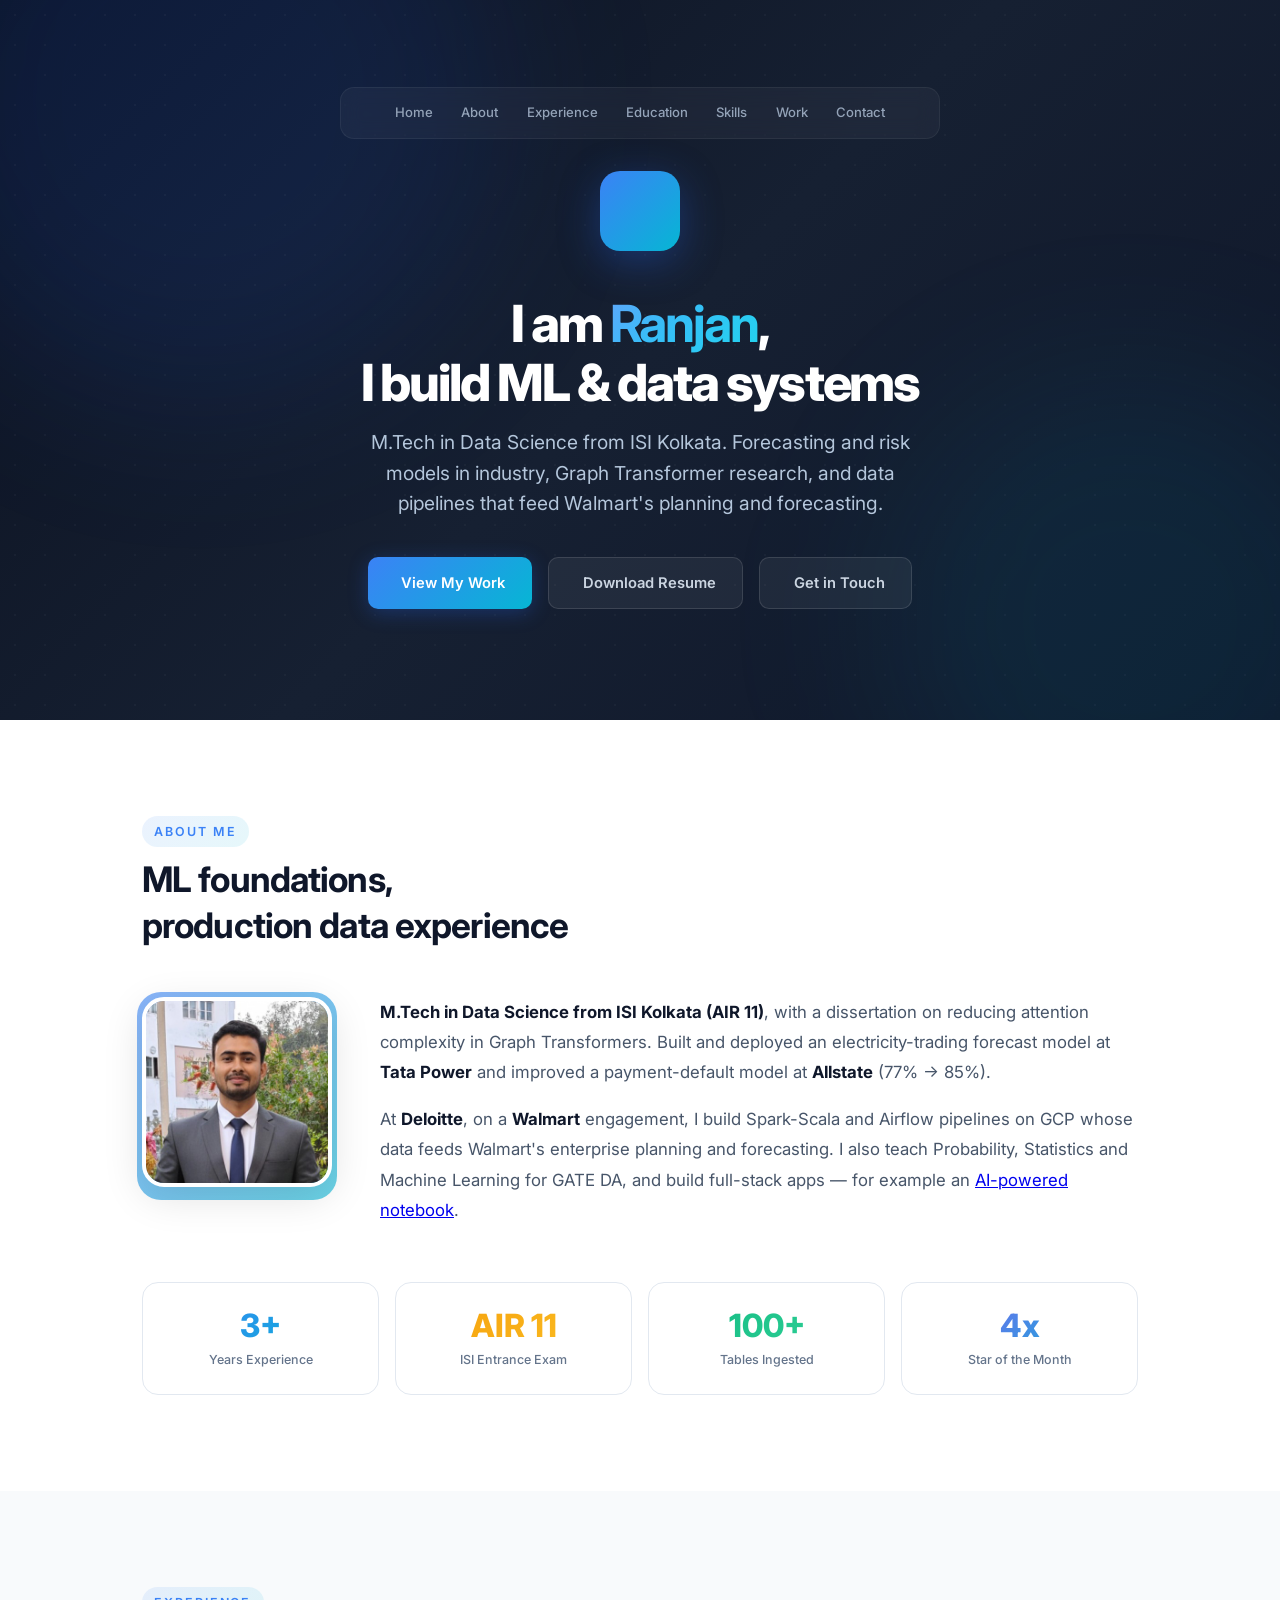
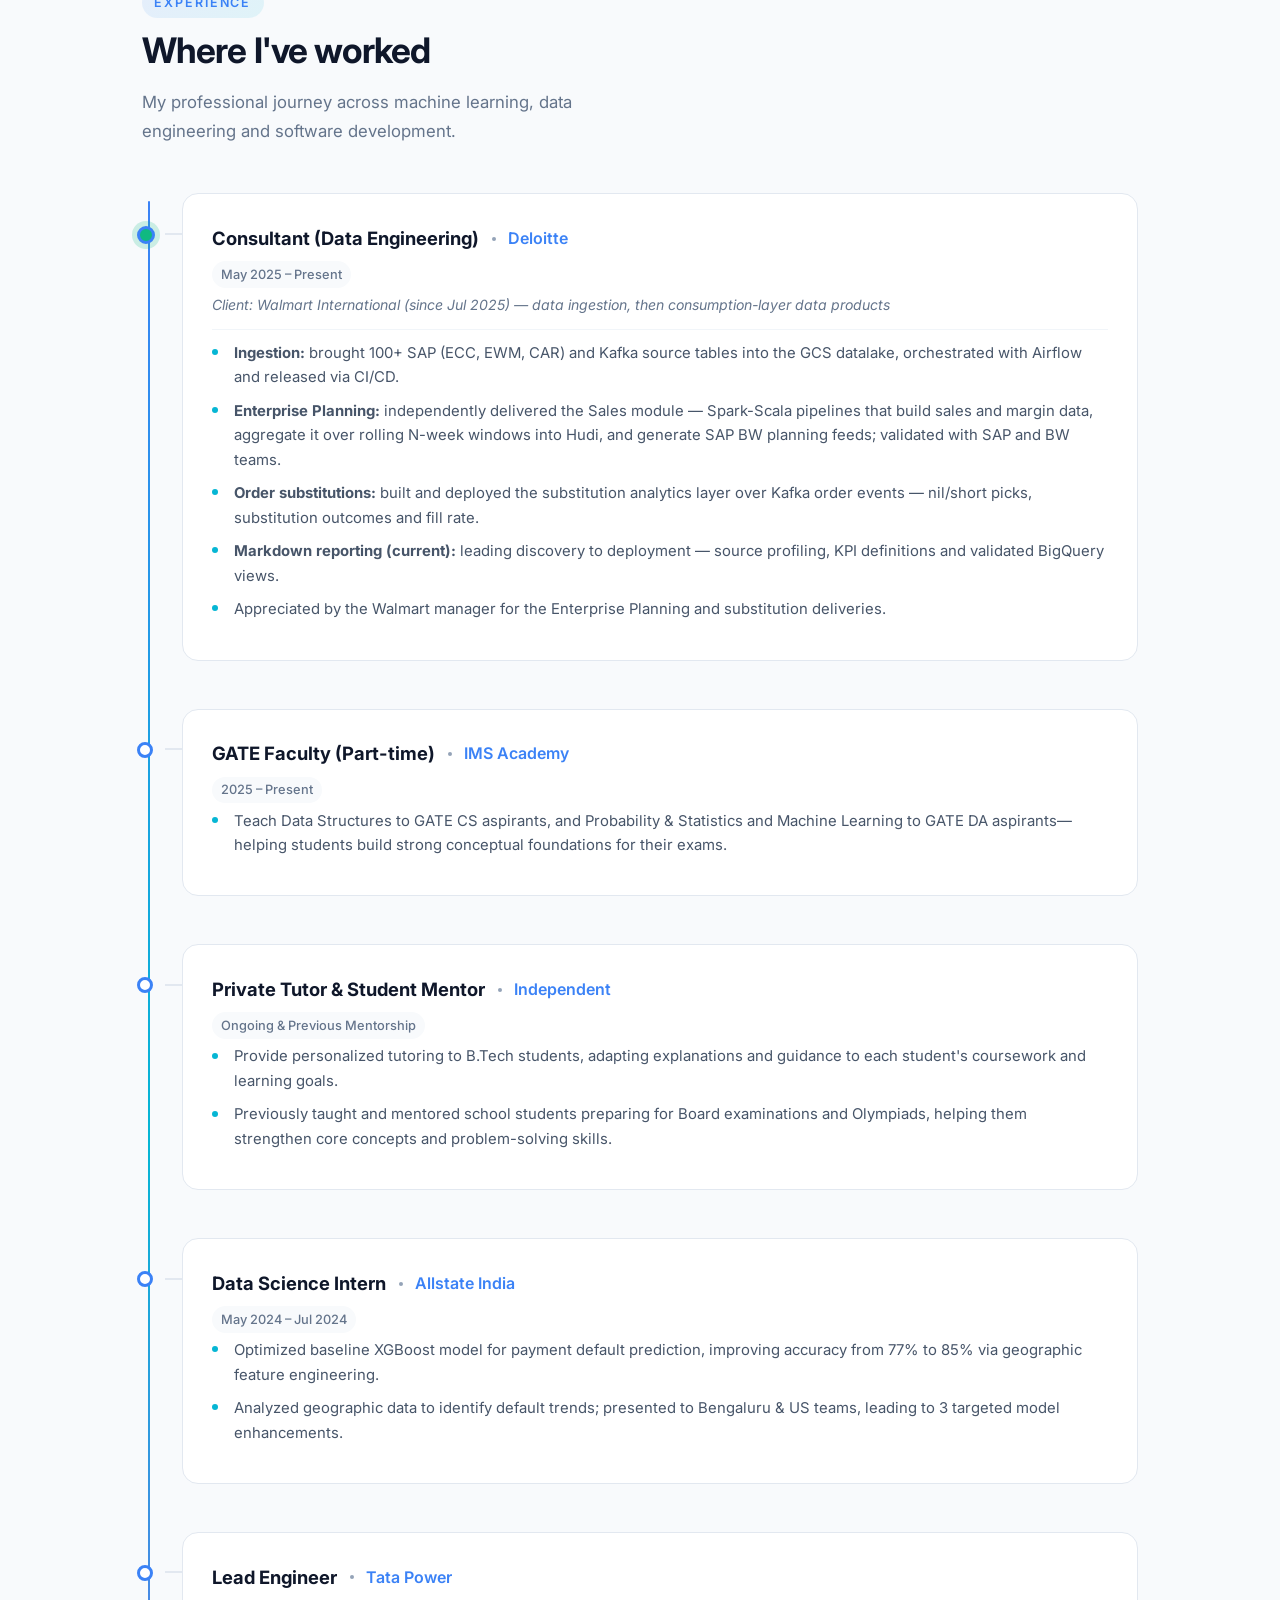
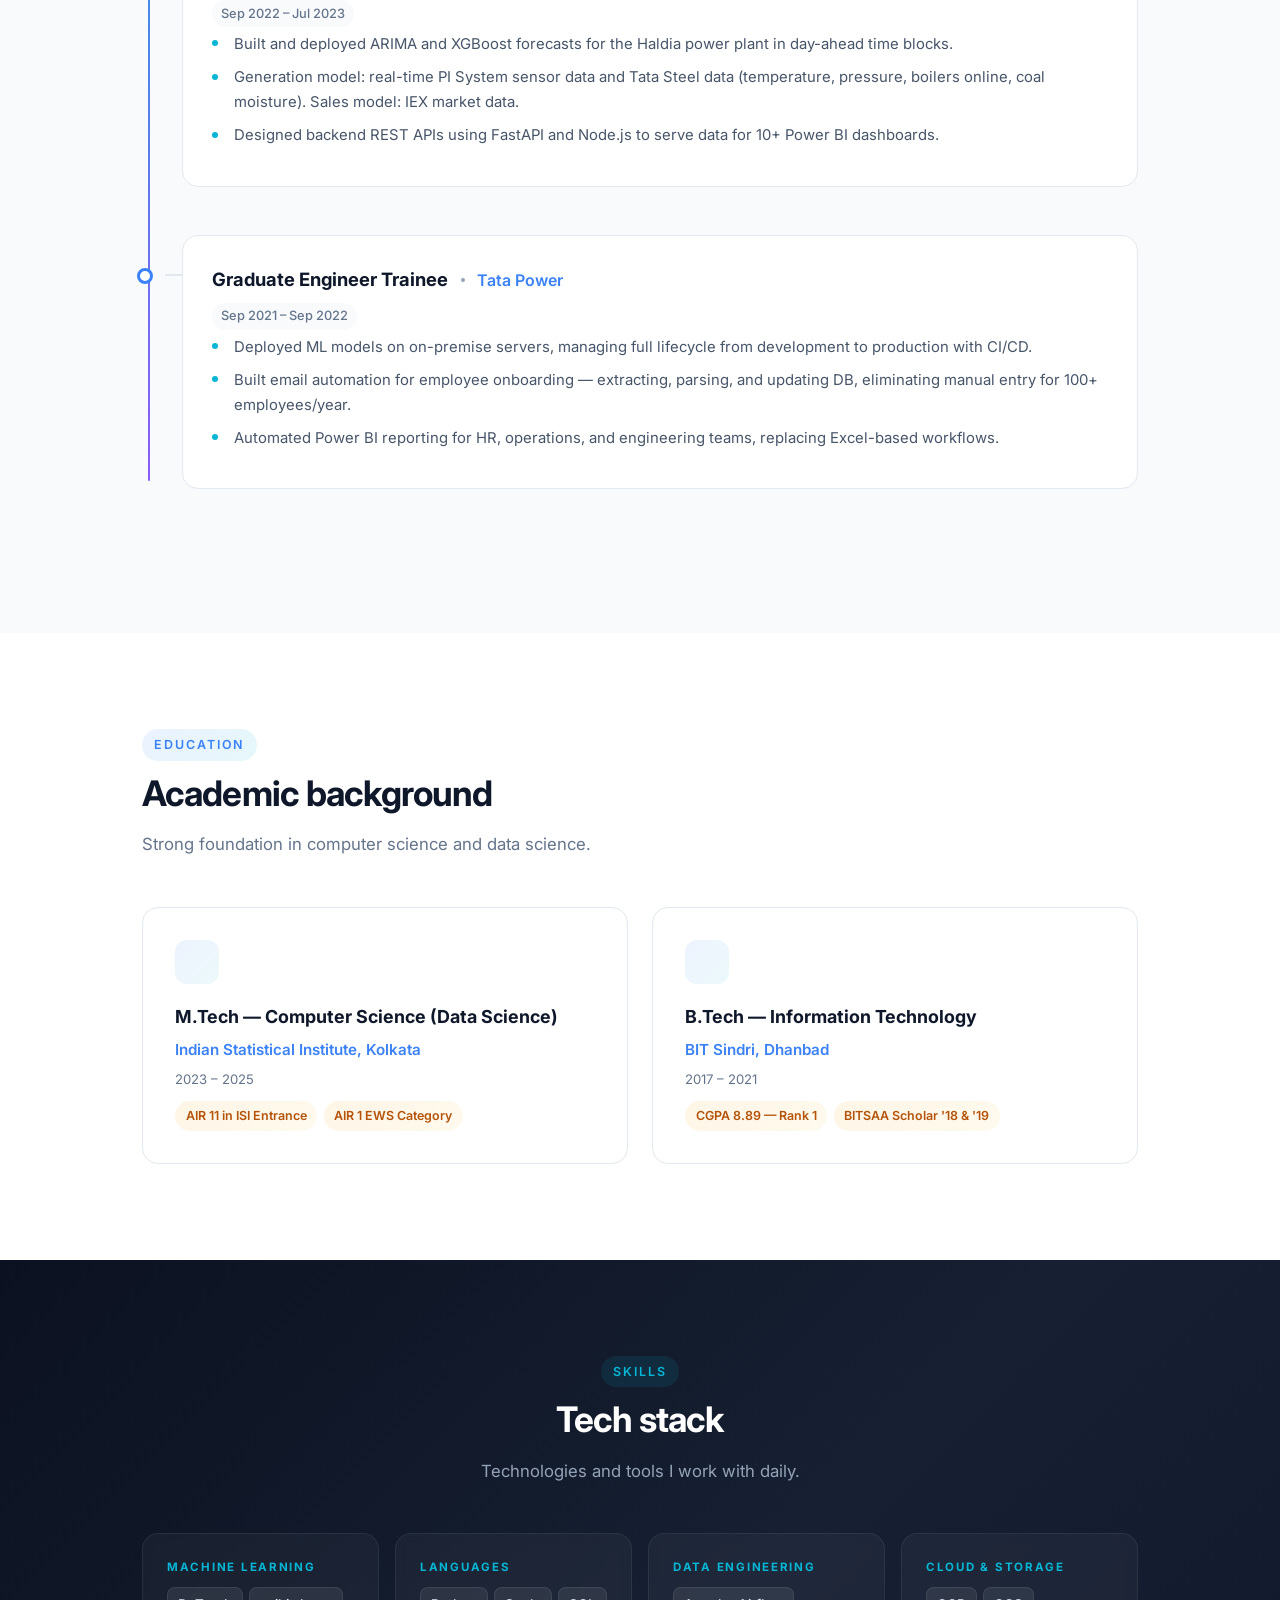
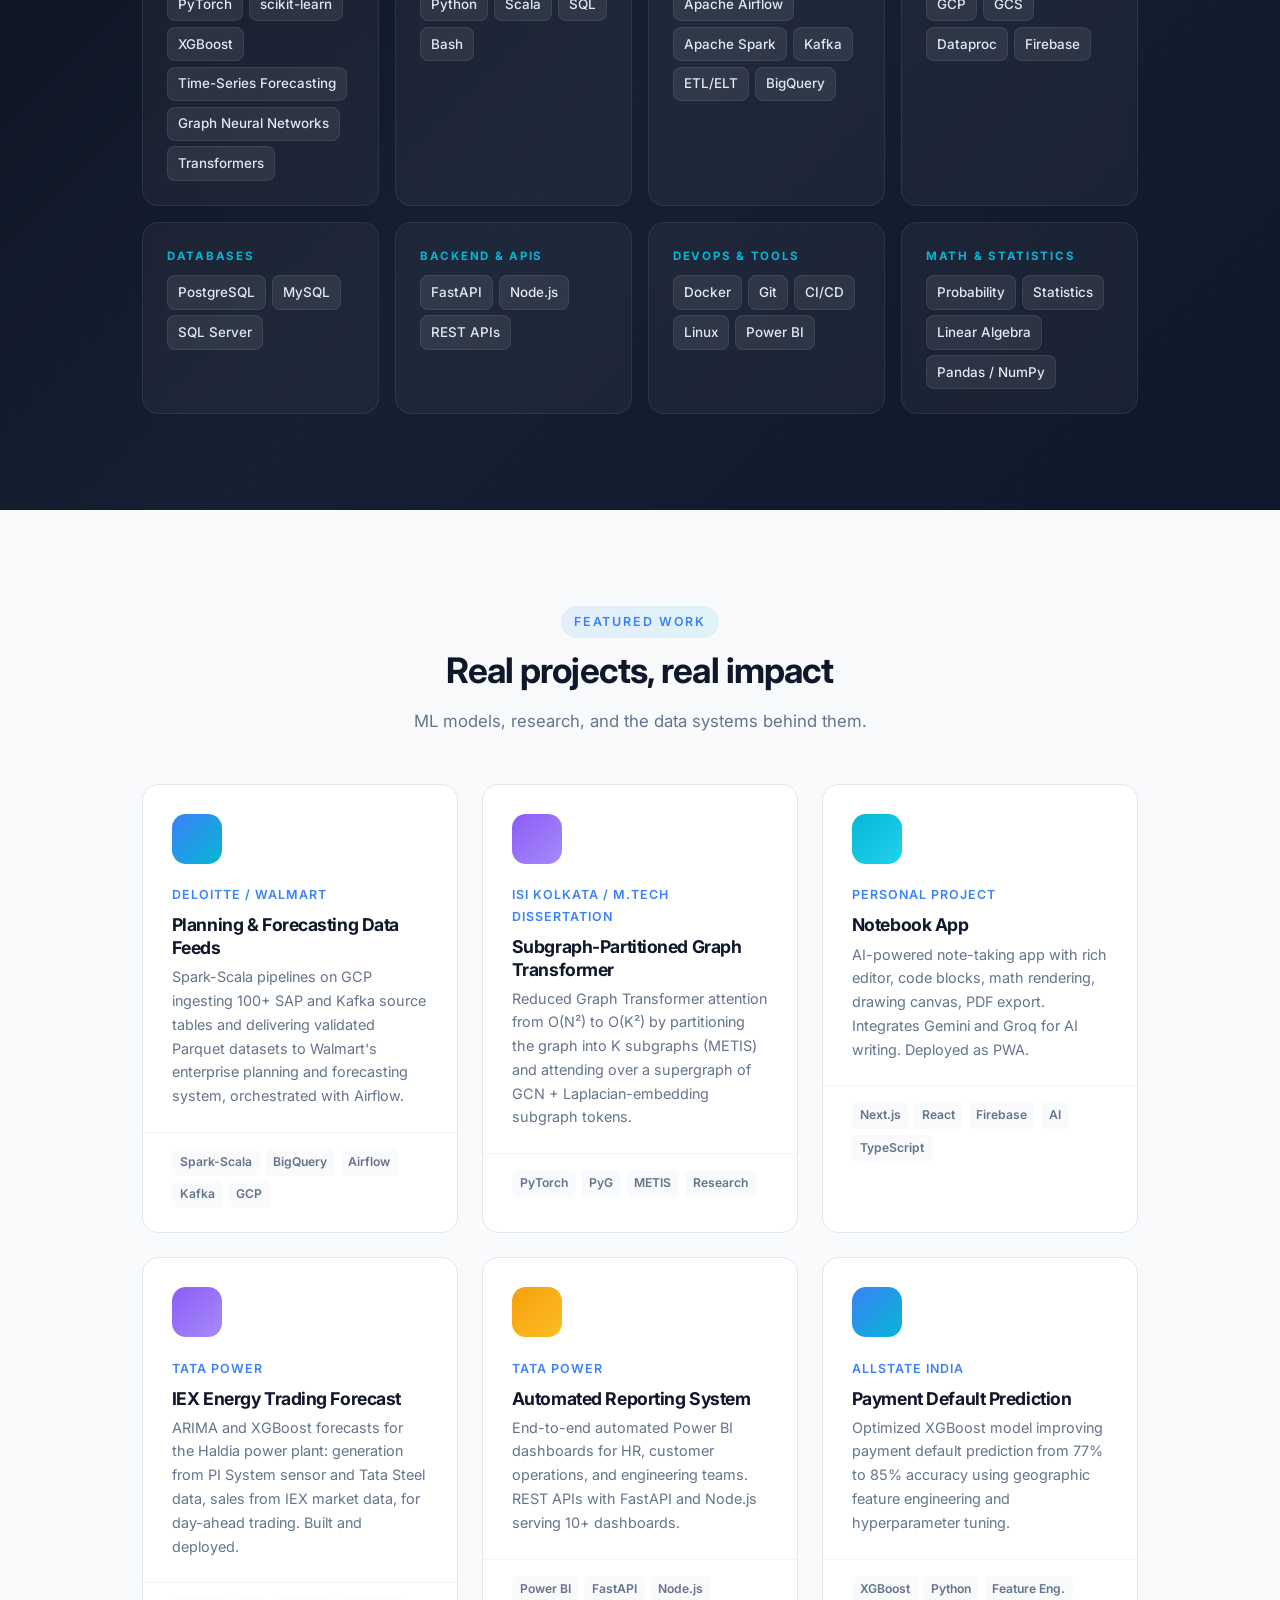
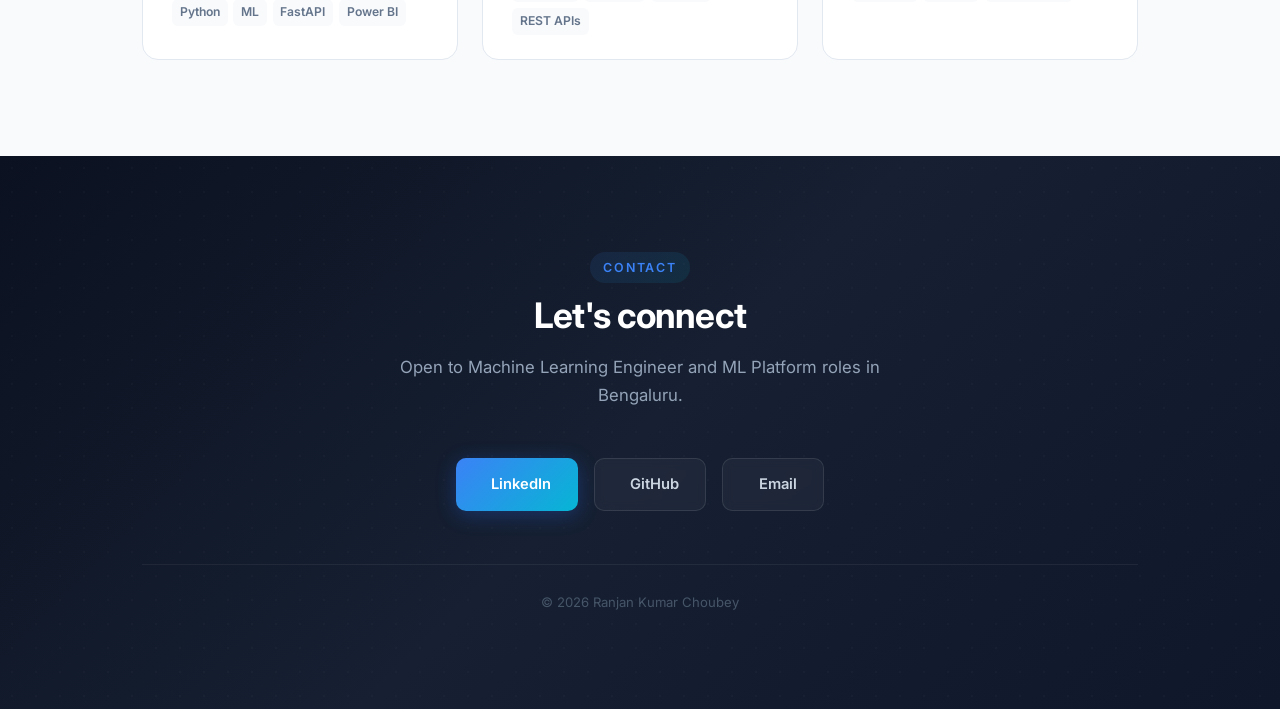
==== index.html @ d1859019 "Resume button serves hosted PDF; new LinkedIn URL" ====
<!DOCTYPE HTML>
<html lang="en">

<head>
	<title>Ranjan Kumar Choubey — Machine Learning &amp; Data Systems</title>
	<link rel="icon" href="images/photograph.jpg" type="image/x-icon" />
	<meta charset="utf-8" />
	<meta name="description" content="Ranjan Kumar Choubey — ML and data engineer. M.Tech Data Science, ISI Kolkata. Forecasting models, Graph Transformers, Spark and GCP pipelines feeding Walmart's planning and forecasting." />
	<meta name="viewport" content="width=device-width, initial-scale=1, user-scalable=no" />
	<link rel="preconnect" href="https://fonts.googleapis.com">
	<link rel="preconnect" href="https://fonts.gstatic.com" crossorigin>
	<link href="https://fonts.googleapis.com/css2?family=Inter:wght@400;500;600;700;800&display=swap" rel="stylesheet">
	<link rel="stylesheet" href="assets/css/fontawesome-all.min.css" />
	<link rel="stylesheet" href="assets/css/custom.css" />
</head>

<body>
	<!-- ====== Header / Hero ====== -->
	<section id="header">
		<div class="hero-pattern"></div>
		<nav class="inner" style="text-align: center;">
			<div class="nav-inner">
				<a href="#header" class="nav-link">Home</a>
				<a href="#aboutme" class="nav-link">About</a>
				<a href="#experience" class="nav-link">Experience</a>
				<a href="#education" class="nav-link">Education</a>
				<a href="#skills" class="nav-link">Skills</a>
				<a href="#work" class="nav-link">Work</a>
				<a href="#contact" class="nav-link">Contact</a>
			</div>
		</nav>
		<div class="inner" style="text-align: center; margin-top: 2em;">
			<div class="hero-icon">
				<i class="fas fa-brain"></i>
			</div>
			<h1>I am <strong>Ranjan</strong>,<br />I build ML &amp; data systems</h1>
			<p class="hero-subtitle">M.Tech in Data Science from ISI Kolkata. Forecasting and risk models in industry, Graph Transformer research, and data pipelines that feed Walmart's planning and forecasting.</p>
			<div class="hero-cta">
				<a href="#work" class="btn btn-primary"><i class="fas fa-briefcase"></i> View My Work</a>
				<a href="Ranjan_Kumar_Choubey_Resume.pdf" class="btn btn-ghost" target="_blank" rel="noopener"><i class="fas fa-download"></i> Download Resume</a>
				<a href="#contact" class="btn btn-ghost"><i class="fas fa-envelope"></i> Get in Touch</a>
			</div>
		</div>
	</section>

	<!-- ====== About Me ====== -->
	<section id="aboutme" class="section section-light">
		<div class="container-custom">
			<div class="section-header fade-up">
				<span class="section-label">About Me</span>
				<h2 class="section-title">ML foundations,<br>production data experience</h2>
			</div>

			<div class="about-content fade-up">
				<div class="about-photo-wrapper">
					<img src="images/photograph.jpg" alt="Ranjan Kumar Choubey" class="about-photo" />
				</div>
				<div class="about-text">
					<p>
						<strong>M.Tech in Data Science from ISI Kolkata (AIR 11)</strong>, with a dissertation on reducing attention complexity in Graph Transformers.
						Built and deployed an electricity-trading forecast model at <strong>Tata Power</strong> and improved a payment-default model at <strong>Allstate</strong> (77% &rarr; 85%).
					</p>
					<p>
						At <strong>Deloitte</strong>, on a <strong>Walmart</strong> engagement, I build Spark-Scala and Airflow pipelines on GCP whose data feeds Walmart's enterprise planning and forecasting.
						I also teach Probability, Statistics and Machine Learning for GATE DA, and build full-stack apps &mdash; for example an
						<a href="https://app.ranjankchoubey.com" target="_blank" rel="noopener">AI-powered notebook</a>.
					</p>
				</div>
			</div>

			<div class="about-highlights stagger">
				<div class="highlight-card fade-up">
					<span class="num">3+</span>
					<span class="label">Years Experience</span>
				</div>
				<div class="highlight-card fade-up">
					<span class="num">AIR 11</span>
					<span class="label">ISI Entrance Exam</span>
				</div>
				<div class="highlight-card fade-up">
					<span class="num">100+</span>
					<span class="label">Tables Ingested</span>
				</div>
				<div class="highlight-card fade-up">
					<span class="num">4x</span>
					<span class="label">Star of the Month</span>
				</div>
			</div>
		</div>
	</section>

	<!-- ====== Experience ====== -->
	<section id="experience" class="section section-gray">
		<div class="container-custom">
			<div class="section-header fade-up">
				<span class="section-label">Experience</span>
				<h2 class="section-title">Where I've worked</h2>
				<p class="section-subtitle">My professional journey across machine learning, data engineering and software development.</p>
			</div>

			<div class="timeline">
				<!-- Deloitte -->
				<div class="timeline-item fade-up">
					<div class="timeline-header">
						<span class="timeline-role">Consultant (Data Engineering)</span>
						<span class="timeline-dot"></span>
						<a href="https://www.deloitte.com/" class="timeline-company" target="_blank" rel="noopener">Deloitte</a>
					</div>
					<span class="timeline-date">May 2025 – Present</span>
					<div class="timeline-client">Client: Walmart International (since Jul 2025) — data ingestion, then consumption-layer data products</div>
					<ul class="timeline-bullets">
						<li><strong>Ingestion:</strong> brought 100+ SAP (ECC, EWM, CAR) and Kafka source tables into the GCS datalake, orchestrated with Airflow and released via CI/CD.</li>
						<li><strong>Enterprise Planning:</strong> independently delivered the Sales module &mdash; Spark-Scala pipelines that build sales and margin data, aggregate it over rolling N-week windows into Hudi, and generate SAP BW planning feeds; validated with SAP and BW teams.</li>
						<li><strong>Order substitutions:</strong> built and deployed the substitution analytics layer over Kafka order events &mdash; nil/short picks, substitution outcomes and fill rate.</li>
						<li><strong>Markdown reporting (current):</strong> leading discovery to deployment &mdash; source profiling, KPI definitions and validated BigQuery views.</li>
						<li>Appreciated by the Walmart manager for the Enterprise Planning and substitution deliveries.</li>
					</ul>
				</div>

				<!-- IMS Academy Teaching -->
				<div class="timeline-item fade-up">
					<div class="timeline-header">
						<span class="timeline-role">GATE Faculty (Part-time)</span>
						<span class="timeline-dot"></span>
						<span class="timeline-company">IMS Academy</span>
					</div>
					<span class="timeline-date">2025 – Present</span>
					<ul class="timeline-bullets">
						<li>Teach Data Structures to GATE CS aspirants, and Probability &amp; Statistics and Machine Learning to GATE DA aspirants—helping students build strong conceptual foundations for their exams.</li>
					</ul>
				</div>

				<!-- Independent Teaching & Mentorship -->
				<div class="timeline-item fade-up">
					<div class="timeline-header">
						<span class="timeline-role">Private Tutor &amp; Student Mentor</span>
						<span class="timeline-dot"></span>
						<span class="timeline-company">Independent</span>
					</div>
					<span class="timeline-date">Ongoing &amp; Previous Mentorship</span>
					<ul class="timeline-bullets">
						<li>Provide personalized tutoring to B.Tech students, adapting explanations and guidance to each student's coursework and learning goals.</li>
						<li>Previously taught and mentored school students preparing for Board examinations and Olympiads, helping them strengthen core concepts and problem-solving skills.</li>
					</ul>
				</div>

				<!-- Allstate -->
				<div class="timeline-item fade-up">
					<div class="timeline-header">
						<span class="timeline-role">Data Science Intern</span>
						<span class="timeline-dot"></span>
						<a href="https://www.allstateindia.com/" class="timeline-company" target="_blank" rel="noopener">Allstate India</a>
					</div>
					<span class="timeline-date">May 2024 – Jul 2024</span>
					<ul class="timeline-bullets">
						<li>Optimized baseline XGBoost model for payment default prediction, improving accuracy from 77% to 85% via geographic feature engineering.</li>
						<li>Analyzed geographic data to identify default trends; presented to Bengaluru &amp; US teams, leading to 3 targeted model enhancements.</li>
					</ul>
				</div>

				<!-- Tata Power - Lead -->
				<div class="timeline-item fade-up">
					<div class="timeline-header">
						<span class="timeline-role">Lead Engineer</span>
						<span class="timeline-dot"></span>
						<a href="https://www.tatapower.com/" class="timeline-company" target="_blank" rel="noopener">Tata Power</a>
					</div>
					<span class="timeline-date">Sep 2022 – Jul 2023</span>
					<ul class="timeline-bullets">
						<li>Built and deployed ARIMA and XGBoost forecasts for the Haldia power plant in day-ahead time blocks.</li>
						<li>Generation model: real-time PI System sensor data and Tata Steel data (temperature, pressure, boilers online, coal moisture). Sales model: IEX market data.</li>
						<li>Designed backend REST APIs using FastAPI and Node.js to serve data for 10+ Power BI dashboards.</li>
					</ul>
				</div>

				<!-- Tata Power - GET -->
				<div class="timeline-item fade-up">
					<div class="timeline-header">
						<span class="timeline-role">Graduate Engineer Trainee</span>
						<span class="timeline-dot"></span>
						<a href="https://www.tatapower.com/" class="timeline-company" target="_blank" rel="noopener">Tata Power</a>
					</div>
					<span class="timeline-date">Sep 2021 – Sep 2022</span>
					<ul class="timeline-bullets">
						<li>Deployed ML models on on-premise servers, managing full lifecycle from development to production with CI/CD.</li>
						<li>Built email automation for employee onboarding — extracting, parsing, and updating DB, eliminating manual entry for 100+ employees/year.</li>
						<li>Automated Power BI reporting for HR, operations, and engineering teams, replacing Excel-based workflows.</li>
					</ul>
				</div>
			</div>
		</div>
	</section>

	<!-- ====== Education ====== -->
	<section id="education" class="section section-light">
		<div class="container-custom">
			<div class="section-header fade-up">
				<span class="section-label">Education</span>
				<h2 class="section-title">Academic background</h2>
				<p class="section-subtitle">Strong foundation in computer science and data science.</p>
			</div>

			<div class="edu-grid stagger">
				<div class="edu-card fade-up">
					<div class="edu-icon"><i class="fas fa-graduation-cap"></i></div>
					<div class="edu-degree">M.Tech — Computer Science (Data Science)</div>
					<a href="https://www.isical.ac.in/" class="edu-school" target="_blank" rel="noopener">Indian Statistical Institute, Kolkata</a>
					<span class="edu-year">2023 – 2025</span>
					<div class="edu-badges">
						<span class="edu-badge">AIR 11 in ISI Entrance</span>
						<span class="edu-badge">AIR 1 EWS Category</span>
					</div>
				</div>
				<div class="edu-card fade-up">
					<div class="edu-icon"><i class="fas fa-university"></i></div>
					<div class="edu-degree">B.Tech — Information Technology</div>
					<a href="https://www.bitsindri.ac.in/" class="edu-school" target="_blank" rel="noopener">BIT Sindri, Dhanbad</a>
					<span class="edu-year">2017 – 2021</span>
					<div class="edu-badges">
						<span class="edu-badge">CGPA 8.89 — Rank 1</span>
						<span class="edu-badge">BITSAA Scholar '18 &amp; '19</span>
					</div>
				</div>
			</div>
		</div>
	</section>

	<!-- ====== Skills ====== -->
	<section id="skills" class="section section-dark">
		<div class="container-custom" style="text-align: center;">
			<div class="section-header fade-up">
				<span class="section-label">Skills</span>
				<h2 class="section-title">Tech stack</h2>
				<p class="section-subtitle" style="margin: 0 auto;">Technologies and tools I work with daily.</p>
			</div>

			<div class="skills-grid stagger" style="text-align: left;">
				<div class="skill-card fade-up">
					<div class="skill-category">Machine Learning</div>
					<div class="skill-tags">
						<span class="skill-tag">PyTorch</span>
						<span class="skill-tag">scikit-learn</span>
						<span class="skill-tag">XGBoost</span>
						<span class="skill-tag">Time-Series Forecasting</span>
						<span class="skill-tag">Graph Neural Networks</span>
						<span class="skill-tag">Transformers</span>
					</div>
				</div>
				<div class="skill-card fade-up">
					<div class="skill-category">Languages</div>
					<div class="skill-tags">
						<span class="skill-tag">Python</span>
						<span class="skill-tag">Scala</span>
						<span class="skill-tag">SQL</span>
						<span class="skill-tag">Bash</span>
					</div>
				</div>
				<div class="skill-card fade-up">
					<div class="skill-category">Data Engineering</div>
					<div class="skill-tags">
						<span class="skill-tag">Apache Airflow</span>
						<span class="skill-tag">Apache Spark</span>
						<span class="skill-tag">Kafka</span>
						<span class="skill-tag">ETL/ELT</span>
						<span class="skill-tag">BigQuery</span>
					</div>
				</div>
				<div class="skill-card fade-up">
					<div class="skill-category">Cloud &amp; Storage</div>
					<div class="skill-tags">
						<span class="skill-tag">GCP</span>
						<span class="skill-tag">GCS</span>
						<span class="skill-tag">Dataproc</span>
						<span class="skill-tag">Firebase</span>
					</div>
				</div>
				<div class="skill-card fade-up">
					<div class="skill-category">Databases</div>
					<div class="skill-tags">
						<span class="skill-tag">PostgreSQL</span>
						<span class="skill-tag">MySQL</span>
						<span class="skill-tag">SQL Server</span>
					</div>
				</div>
				<div class="skill-card fade-up">
					<div class="skill-category">Backend &amp; APIs</div>
					<div class="skill-tags">
						<span class="skill-tag">FastAPI</span>
						<span class="skill-tag">Node.js</span>
						<span class="skill-tag">REST APIs</span>
					</div>
				</div>
				<div class="skill-card fade-up">
					<div class="skill-category">DevOps &amp; Tools</div>
					<div class="skill-tags">
						<span class="skill-tag">Docker</span>
						<span class="skill-tag">Git</span>
						<span class="skill-tag">CI/CD</span>
						<span class="skill-tag">Linux</span>
						<span class="skill-tag">Power BI</span>
					</div>
				</div>
				<div class="skill-card fade-up">
					<div class="skill-category">Math &amp; Statistics</div>
					<div class="skill-tags">
						<span class="skill-tag">Probability</span>
						<span class="skill-tag">Statistics</span>
						<span class="skill-tag">Linear Algebra</span>
						<span class="skill-tag">Pandas / NumPy</span>
					</div>
				</div>
			</div>
		</div>
	</section>

	<!-- ====== Featured Work ====== -->
	<section id="work" class="section section-gray">
		<div class="container-custom" style="text-align: center;">
			<div class="section-header fade-up">
				<span class="section-label">Featured Work</span>
				<h2 class="section-title">Real projects, real impact</h2>
				<p class="section-subtitle" style="margin: 0 auto;">ML models, research, and the data systems behind them.</p>
			</div>

			<div class="work-grid stagger" style="text-align: left;">
				<div class="work-card fade-up">
					<div class="work-card-header">
						<div class="work-card-icon blue"><i class="fas fa-database"></i></div>
					</div>
					<div class="work-card-body">
						<span class="work-card-company">Deloitte / Walmart</span>
						<h3>Planning &amp; Forecasting Data Feeds</h3>
						<p>Spark-Scala pipelines on GCP ingesting 100+ SAP and Kafka source tables and delivering validated Parquet datasets to Walmart's enterprise planning and forecasting system, orchestrated with Airflow.</p>
					</div>
					<div class="work-card-tags">
						<span class="work-tag">Spark-Scala</span>
						<span class="work-tag">BigQuery</span>
						<span class="work-tag">Airflow</span>
						<span class="work-tag">Kafka</span>
						<span class="work-tag">GCP</span>
					</div>
				</div>

				<div class="work-card fade-up">
					<div class="work-card-header">
						<div class="work-card-icon purple"><i class="fas fa-brain"></i></div>
					</div>
					<div class="work-card-body">
						<span class="work-card-company">ISI Kolkata / M.Tech Dissertation</span>
						<h3><a href="https://digitalcommons.isical.ac.in/masters-dissertations/426/" target="_blank" rel="noopener" style="color: inherit; text-decoration: none;">Subgraph-Partitioned Graph Transformer</a></h3>
						<p>Reduced Graph Transformer attention from O(N&sup2;) to O(K&sup2;) by partitioning the graph into K subgraphs (METIS) and attending over a supergraph of GCN + Laplacian-embedding subgraph tokens.</p>
					</div>
					<div class="work-card-tags">
						<span class="work-tag">PyTorch</span>
						<span class="work-tag">PyG</span>
						<span class="work-tag">METIS</span>
						<span class="work-tag">Research</span>
					</div>
				</div>

				<div class="work-card fade-up">
					<div class="work-card-header">
						<div class="work-card-icon cyan"><i class="fas fa-edit"></i></div>
					</div>
					<div class="work-card-body">
						<span class="work-card-company">Personal Project</span>
						<h3><a href="https://app.ranjankchoubey.com" target="_blank" rel="noopener" style="color: inherit; text-decoration: none;">Notebook App</a></h3>
						<p>AI-powered note-taking app with rich editor, code blocks, math rendering, drawing canvas, PDF export. Integrates Gemini and Groq for AI writing. Deployed as PWA.</p>
					</div>
					<div class="work-card-tags">
						<span class="work-tag">Next.js</span>
						<span class="work-tag">React</span>
						<span class="work-tag">Firebase</span>
						<span class="work-tag">AI</span>
						<span class="work-tag">TypeScript</span>
					</div>
				</div>

				<div class="work-card fade-up">
					<div class="work-card-header">
						<div class="work-card-icon purple"><i class="fas fa-bolt"></i></div>
					</div>
					<div class="work-card-body">
						<span class="work-card-company">Tata Power</span>
						<h3>IEX Energy Trading Forecast</h3>
						<p>ARIMA and XGBoost forecasts for the Haldia power plant: generation from PI System sensor and Tata Steel data, sales from IEX market data, for day-ahead trading. Built and deployed.</p>
					</div>
					<div class="work-card-tags">
						<span class="work-tag">Python</span>
						<span class="work-tag">ML</span>
						<span class="work-tag">FastAPI</span>
						<span class="work-tag">Power BI</span>
					</div>
				</div>

				<div class="work-card fade-up">
					<div class="work-card-header">
						<div class="work-card-icon orange"><i class="fas fa-chart-bar"></i></div>
					</div>
					<div class="work-card-body">
						<span class="work-card-company">Tata Power</span>
						<h3>Automated Reporting System</h3>
						<p>End-to-end automated Power BI dashboards for HR, customer operations, and engineering teams. REST APIs with FastAPI and Node.js serving 10+ dashboards.</p>
					</div>
					<div class="work-card-tags">
						<span class="work-tag">Power BI</span>
						<span class="work-tag">FastAPI</span>
						<span class="work-tag">Node.js</span>
						<span class="work-tag">REST APIs</span>
					</div>
				</div>

				<div class="work-card fade-up">
					<div class="work-card-header">
						<div class="work-card-icon blue"><i class="fas fa-shield-alt"></i></div>
					</div>
					<div class="work-card-body">
						<span class="work-card-company">Allstate India</span>
						<h3>Payment Default Prediction</h3>
						<p>Optimized XGBoost model improving payment default prediction from 77% to 85% accuracy using geographic feature engineering and hyperparameter tuning.</p>
					</div>
					<div class="work-card-tags">
						<span class="work-tag">XGBoost</span>
						<span class="work-tag">Python</span>
						<span class="work-tag">Feature Eng.</span>
					</div>
				</div>
			</div>
		</div>
	</section>

	<!-- ====== Contact ====== -->
	<section id="contact" class="section section-contact">
		<div class="container-custom">
			<div class="section-header fade-up">
				<span class="section-label">Contact</span>
				<h2 class="section-title" style="color: #fff;">Let's connect</h2>
				<p class="section-subtitle" style="color: #94a3b8; margin: 0 auto;">Open to Machine Learning Engineer and ML Platform roles in Bengaluru.</p>
			</div>

			<div class="contact-links fade-up">
				<a href="https://www.linkedin.com/in/ranjankchoubey/" class="contact-btn primary" target="_blank" rel="noopener">
					<i class="fab fa-linkedin"></i> LinkedIn
				</a>
				<a href="https://github.com/ranjankchoubey" class="contact-btn outline" target="_blank" rel="noopener">
					<i class="fab fa-github"></i> GitHub
				</a>
				<a href="mailto:ranjankumarchoubey999@gmail.com" class="contact-btn outline">
					<i class="fas fa-envelope"></i> Email
				</a>
			</div>

			<div class="footer-copy">
				&copy; 2026 Ranjan Kumar Choubey
			</div>
		</div>
	</section>

	<!-- Back to top -->
	<a href="#header" class="back-to-top" id="backToTop" aria-label="Back to top">
		<i class="fas fa-arrow-up"></i>
	</a>

	<!-- ====== Scripts ====== -->
	<script>
		// Scroll Reveal Animation
		const observer = new IntersectionObserver((entries) => {
			entries.forEach(entry => {
				if (entry.isIntersecting) {
					entry.target.classList.add('visible');
				}
			});
		}, { threshold: 0.1, rootMargin: '0px 0px -40px 0px' });

		document.querySelectorAll('.fade-up').forEach(el => observer.observe(el));

		// Back to top button
		const backBtn = document.getElementById('backToTop');
		window.addEventListener('scroll', () => {
			if (window.scrollY > 600) {
				backBtn.classList.add('show');
			} else {
				backBtn.classList.remove('show');
			}
		});
	</script>
</body>

</html>
---- assets/css/custom.css ----
/* ========================================
   Ranjan Choubey — Portfolio v2
   Modern, animated, premium design
   ======================================== */

/* ---------- Reset ---------- */
*, *::before, *::after { box-sizing: border-box; margin: 0; padding: 0; }

/* ---------- Root Variables ---------- */
:root {
  --primary: #3b82f6;
  --primary-dark: #2563eb;
  --accent: #06b6d4;
  --accent-2: #8b5cf6;
  --accent-warm: #f59e0b;
  --dark: #0f172a;
  --dark-2: #1e293b;
  --dark-3: #0b1120;
  --gray: #64748b;
  --gray-light: #94a3b8;
  --light: #f8fafc;
  --light-2: #f1f5f9;
  --white: #ffffff;
  --border: #e2e8f0;
  --gradient: linear-gradient(135deg, #3b82f6 0%, #06b6d4 100%);
  --gradient-warm: linear-gradient(135deg, #8b5cf6 0%, #06b6d4 100%);
  --gradient-hero: linear-gradient(135deg, #60a5fa 0%, #38bdf8 40%, #22d3ee 100%);
  --gradient-dark: linear-gradient(135deg, #0b1120 0%, #162032 50%, #0f172a 100%);
  --shadow-sm: 0 1px 3px rgba(0,0,0,0.06);
  --shadow-md: 0 4px 20px rgba(0,0,0,0.08);
  --shadow-lg: 0 10px 40px rgba(0,0,0,0.12);
  --shadow-xl: 0 20px 60px rgba(0,0,0,0.15);
  --shadow-glow: 0 0 40px rgba(37, 99, 235, 0.15);
  --radius: 16px;
  --radius-sm: 10px;
  --radius-xs: 6px;
  --transition: all 0.4s cubic-bezier(0.4, 0, 0.2, 1);
}

/* ---------- Smooth Scroll ---------- */
html {
  scroll-behavior: smooth;
  scroll-padding-top: 2em;
}

/* ---------- Global Typography ---------- */
body {
  font-family: 'Inter', -apple-system, BlinkMacSystemFont, 'Segoe UI', sans-serif;
  color: #334155;
  line-height: 1.7;
  background: var(--white);
  overflow-x: hidden;
}

h1, h2, h3, h4 {
  color: var(--dark);
  font-weight: 700;
  letter-spacing: -0.025em;
  line-height: 1.3;
}

a {
  transition: var(--transition);
}

/* ---------- Scroll Animations ---------- */
.fade-up {
  opacity: 0;
  transform: translateY(30px);
  transition: opacity 0.7s cubic-bezier(0.4, 0, 0.2, 1),
              transform 0.7s cubic-bezier(0.4, 0, 0.2, 1);
}

.fade-up.visible {
  opacity: 1;
  transform: translateY(0);
}

/* staggered children */
.stagger > .fade-up:nth-child(1) { transition-delay: 0s; }
.stagger > .fade-up:nth-child(2) { transition-delay: 0.1s; }
.stagger > .fade-up:nth-child(3) { transition-delay: 0.2s; }
.stagger > .fade-up:nth-child(4) { transition-delay: 0.3s; }
.stagger > .fade-up:nth-child(5) { transition-delay: 0.4s; }
.stagger > .fade-up:nth-child(6) { transition-delay: 0.5s; }
.stagger > .fade-up:nth-child(7) { transition-delay: 0.6s; }

/* ============================================================
   HEADER / HERO
   ============================================================ */
#header {
  background: var(--gradient-dark) !important;
  padding: 2.5em 0 5em !important;
  position: relative;
  overflow: hidden;
  min-height: 80vh;
  display: flex;
  flex-direction: column;
  justify-content: center;
}

/* Animated background orbs */
#header::before,
#header::after {
  content: '';
  position: absolute;
  border-radius: 50%;
  filter: blur(80px);
  z-index: 0;
}

#header::before {
  width: 600px;
  height: 600px;
  background: rgba(37, 99, 235, 0.12);
  top: -200px;
  left: -100px;
  animation: orb1 15s ease-in-out infinite;
}

#header::after {
  width: 500px;
  height: 500px;
  background: rgba(6, 182, 212, 0.08);
  bottom: -150px;
  right: -100px;
  animation: orb2 18s ease-in-out infinite;
}

@keyframes orb1 {
  0%, 100% { transform: translate(0, 0) scale(1); }
  33% { transform: translate(60px, 40px) scale(1.1); }
  66% { transform: translate(-30px, 60px) scale(0.95); }
}

@keyframes orb2 {
  0%, 100% { transform: translate(0, 0) scale(1); }
  33% { transform: translate(-50px, -30px) scale(1.05); }
  66% { transform: translate(40px, -50px) scale(0.9); }
}

/* Dot grid pattern overlay */
.hero-pattern {
  position: absolute;
  inset: 0;
  background-image: radial-gradient(rgba(255,255,255,0.03) 1px, transparent 1px);
  background-size: 30px 30px;
  z-index: 0;
}

#header .inner {
  position: relative;
  z-index: 1;
}

/* Hero icon */
.hero-icon {
  width: 80px;
  height: 80px;
  background: var(--gradient);
  border-radius: 20px;
  display: inline-flex;
  align-items: center;
  justify-content: center;
  margin-bottom: 1.5em;
  font-size: 1.8em;
  color: white;
  box-shadow: 0 10px 40px rgba(37, 99, 235, 0.35);
  animation: heroIconPulse 3s ease-in-out infinite;
}

@keyframes heroIconPulse {
  0%, 100% { box-shadow: 0 10px 40px rgba(37, 99, 235, 0.35); }
  50% { box-shadow: 0 10px 60px rgba(37, 99, 235, 0.5); }
}

#header h1 {
  color: var(--white) !important;
  font-size: 3.2em;
  font-weight: 800;
  letter-spacing: -0.04em;
  margin-bottom: 0.3em;
  line-height: 1.15;
}

#header h1 strong {
  background: var(--gradient-hero);
  -webkit-background-clip: text;
  -webkit-text-fill-color: transparent;
  background-clip: text;
}

#header .hero-subtitle {
  color: #b4c6db;
  font-size: 1.2em;
  font-weight: 400;
  max-width: 550px;
  margin: 0 auto 2em;
  line-height: 1.6;
}

/* Hero CTA buttons */
.hero-cta {
  display: flex;
  gap: 1em;
  justify-content: center;
  flex-wrap: wrap;
  margin-top: 1.5em;
}

.btn {
  display: inline-flex;
  align-items: center;
  gap: 0.5em;
  padding: 0.85em 1.8em;
  border-radius: var(--radius-sm);
  text-decoration: none;
  font-weight: 600;
  font-size: 0.92em;
  transition: var(--transition);
  cursor: pointer;
  border: none;
}

.btn-primary {
  background: var(--gradient);
  color: var(--white);
  box-shadow: 0 4px 20px rgba(37, 99, 235, 0.3);
}

.btn-primary:hover {
  transform: translateY(-3px);
  box-shadow: 0 8px 30px rgba(37, 99, 235, 0.45);
}

.btn-ghost {
  background: rgba(255,255,255,0.06);
  color: #cbd5e1;
  border: 1px solid rgba(255,255,255,0.12);
}

.btn-ghost:hover {
  background: rgba(255,255,255,0.1);
  color: var(--white);
  border-color: rgba(255,255,255,0.25);
  transform: translateY(-3px);
}

/* Nav bar */
#header nav {
  position: relative;
  z-index: 1;
  padding-top: 1em;
}

.nav-inner {
  display: flex;
  justify-content: center;
  flex-wrap: wrap;
  gap: 0.3em;
  background: rgba(255,255,255,0.04);
  backdrop-filter: blur(10px);
  -webkit-backdrop-filter: blur(10px);
  border: 1px solid rgba(255,255,255,0.06);
  border-radius: 14px;
  padding: 0.5em;
  max-width: 600px;
  margin: 0 auto;
}

.nav-link {
  color: #94a3b8 !important;
  text-decoration: none !important;
  padding: 0.45em 0.9em;
  border-radius: 10px;
  font-size: 0.82em;
  font-weight: 500;
  transition: var(--transition);
  display: inline-block;
  border: none !important;
  background: transparent;
}

.nav-link:hover {
  color: var(--white) !important;
  background: rgba(255,255,255,0.08);
}

/* ============================================================
   SECTION BASE
   ============================================================ */
.section {
  padding: 6em 0;
  position: relative;
}

.section-light {
  background: var(--white);
}

.section-gray {
  background: var(--light);
}

.section-dark {
  background: var(--gradient-dark);
  color: var(--white);
  position: relative;
  overflow: hidden;
}

.section-dark::before {
  content: '';
  position: absolute;
  inset: 0;
  background-image: radial-gradient(rgba(255,255,255,0.02) 1px, transparent 1px);
  background-size: 24px 24px;
}

.section-dark h2,
.section-dark h3 {
  color: var(--white);
}

.section-dark .section-subtitle {
  color: #94a3b8;
}

/* Section header */
.section-header {
  margin-bottom: 3em;
}

.section-label {
  display: inline-block;
  font-size: 0.78em;
  font-weight: 600;
  text-transform: uppercase;
  letter-spacing: 0.15em;
  color: var(--primary);
  background: linear-gradient(135deg, rgba(59,130,246,0.1), rgba(6,182,212,0.1));
  padding: 0.4em 1em;
  border-radius: 20px;
  margin-bottom: 0.8em;
}

.section-dark .section-label {
  color: var(--accent);
  background: rgba(6, 182, 212, 0.1);
}

.section-title {
  font-size: 2.2em;
  margin-bottom: 0.4em;
  position: relative;
}

.section-subtitle {
  color: var(--gray);
  font-size: 1.05em;
  max-width: 500px;
}

/* ---------- Container ---------- */
.container-custom {
  max-width: 1060px;
  margin: 0 auto;
  padding: 0 2em;
}

/* ============================================================
   ABOUT ME
   ============================================================ */
.about-content {
  display: flex;
  gap: 3em;
  align-items: flex-start;
}

.about-photo-wrapper {
  flex-shrink: 0;
  position: relative;
}

.about-photo-wrapper::before {
  content: '';
  position: absolute;
  inset: -5px;
  background: var(--gradient);
  border-radius: 24px;
  z-index: 0;
  opacity: 0.6;
}

.about-photo {
  width: 190px;
  height: 190px;
  border-radius: 22px;
  object-fit: cover;
  position: relative;
  z-index: 1;
  border: 4px solid var(--white);
  box-shadow: var(--shadow-lg);
}

.about-text p {
  margin-bottom: 1em;
  font-size: 1.05em;
  color: #475569;
  line-height: 1.8;
}

.about-text strong {
  color: var(--dark);
}

/* Stat highlights */
.about-highlights {
  display: grid;
  grid-template-columns: repeat(4, 1fr);
  gap: 1em;
  margin-top: 2.5em;
}

.highlight-card {
  background: var(--white);
  border-radius: var(--radius);
  padding: 1.5em 1em;
  text-align: center;
  border: 1px solid var(--border);
  transition: var(--transition);
  position: relative;
  overflow: hidden;
}

.highlight-card::before {
  content: '';
  position: absolute;
  top: 0;
  left: 0;
  right: 0;
  height: 3px;
  background: var(--gradient);
  opacity: 0;
  transition: var(--transition);
}

.highlight-card:hover {
  transform: translateY(-4px);
  box-shadow: var(--shadow-md);
  border-color: transparent;
}

.highlight-card:hover::before {
  opacity: 1;
}

.highlight-card .num {
  font-size: 2em;
  font-weight: 800;
  background: var(--gradient);
  -webkit-background-clip: text;
  -webkit-text-fill-color: transparent;
  background-clip: text;
  display: block;
  line-height: 1.2;
}

.highlight-card:nth-child(2) .num {
  background: linear-gradient(135deg, #f59e0b, #fbbf24);
  -webkit-background-clip: text;
  background-clip: text;
}

.highlight-card:nth-child(3) .num {
  background: linear-gradient(135deg, #10b981, #34d399);
  -webkit-background-clip: text;
  background-clip: text;
}

.highlight-card:nth-child(4) .num {
  background: var(--gradient-warm);
  -webkit-background-clip: text;
  background-clip: text;
}

.highlight-card .label {
  font-size: 0.78em;
  color: var(--gray);
  margin-top: 0.3em;
  display: block;
  font-weight: 500;
}

/* ============================================================
   EXPERIENCE TIMELINE
   ============================================================ */
.timeline {
  position: relative;
  padding-left: 2.5em;
}

.timeline::before {
  content: '';
  position: absolute;
  left: 6px;
  top: 8px;
  bottom: 8px;
  width: 2px;
  background: linear-gradient(to bottom, var(--primary), var(--accent), var(--accent-2));
  border-radius: 2px;
}

.timeline-item {
  position: relative;
  margin-bottom: 3em;
  padding: 1.8em;
  background: var(--white);
  border-radius: var(--radius);
  border: 1px solid var(--border);
  transition: var(--transition);
}

.timeline-item:hover {
  box-shadow: var(--shadow-md);
  border-color: transparent;
}

.timeline-item::before {
  content: '';
  position: absolute;
  left: -2.85em;
  top: 2em;
  width: 16px;
  height: 16px;
  background: var(--white);
  border: 3px solid var(--primary);
  border-radius: 50%;
  z-index: 1;
  transition: var(--transition);
}

.timeline-item:first-child::before {
  background: #10b981;
  box-shadow: 0 0 0 5px rgba(16, 185, 129, 0.2);
  width: 18px;
  height: 18px;
  left: -2.9em;
}

/* connector line from dot to card */
.timeline-item::after {
  content: '';
  position: absolute;
  left: -1.1em;
  top: 2.4em;
  width: 1.1em;
  height: 2px;
  background: var(--border);
}

.timeline-header {
  display: flex;
  align-items: center;
  gap: 0.8em;
  margin-bottom: 0.2em;
  flex-wrap: wrap;
}

.timeline-role {
  font-size: 1.15em;
  font-weight: 700;
  color: var(--dark);
}

.timeline-dot {
  width: 4px;
  height: 4px;
  border-radius: 50%;
  background: var(--gray-light);
  flex-shrink: 0;
}

.timeline-company {
  color: var(--primary);
  font-weight: 600;
  text-decoration: none;
  font-size: 1em;
}

.timeline-company:hover {
  color: var(--primary-dark);
  text-decoration: underline;
}

.timeline-date {
  display: inline-block;
  font-size: 0.8em;
  color: var(--gray);
  font-weight: 500;
  background: var(--light);
  padding: 0.2em 0.7em;
  border-radius: 20px;
  margin-top: 0.3em;
  margin-bottom: 0.4em;
}

.timeline-client {
  font-size: 0.88em;
  color: var(--gray);
  font-style: italic;
  margin-bottom: 0.8em;
  padding-bottom: 0.8em;
  border-bottom: 1px solid var(--light-2);
}

.timeline-bullets {
  list-style: none;
  padding: 0;
  margin: 0;
}

.timeline-bullets li {
  position: relative;
  padding-left: 1.5em;
  margin-bottom: 0.6em;
  font-size: 0.93em;
  color: #475569;
  line-height: 1.65;
}

.timeline-bullets li::before {
  content: '';
  position: absolute;
  left: 0;
  top: 0.55em;
  width: 6px;
  height: 6px;
  border-radius: 50%;
  background: var(--accent);
}

/* ============================================================
   EDUCATION
   ============================================================ */
.edu-grid {
  display: grid;
  grid-template-columns: repeat(auto-fit, minmax(300px, 1fr));
  gap: 1.5em;
}

.edu-card {
  background: var(--white);
  border-radius: var(--radius);
  padding: 2em;
  border: 1px solid var(--border);
  transition: var(--transition);
  position: relative;
  overflow: hidden;
}

.edu-card::before {
  content: '';
  position: absolute;
  top: 0;
  left: 0;
  right: 0;
  height: 4px;
  background: var(--gradient);
  transform: scaleX(0);
  transform-origin: left;
  transition: transform 0.4s ease;
}

.edu-card:hover {
  transform: translateY(-5px);
  box-shadow: var(--shadow-lg);
  border-color: transparent;
}

.edu-card:hover::before {
  transform: scaleX(1);
}

.edu-icon {
  width: 44px;
  height: 44px;
  border-radius: 12px;
  display: inline-flex;
  align-items: center;
  justify-content: center;
  background: linear-gradient(135deg, rgba(37,99,235,0.08), rgba(6,182,212,0.08));
  color: var(--primary);
  margin-bottom: 1em;
  font-size: 1.1em;
}

.edu-degree {
  font-size: 1.12em;
  font-weight: 700;
  color: var(--dark);
  margin-bottom: 0.2em;
}

.edu-school {
  color: var(--primary);
  font-weight: 600;
  text-decoration: none;
  font-size: 0.95em;
}

.edu-school:hover {
  text-decoration: underline;
}

.edu-year {
  font-size: 0.82em;
  color: var(--gray);
  margin: 0.4em 0 0.8em;
  display: block;
}

.edu-badges {
  display: flex;
  flex-wrap: wrap;
  gap: 0.4em;
}

.edu-badge {
  display: inline-block;
  background: linear-gradient(135deg, rgba(245, 158, 11, 0.1), rgba(251, 191, 36, 0.08));
  color: #b45309;
  padding: 0.35em 0.85em;
  border-radius: 20px;
  font-size: 0.78em;
  font-weight: 600;
}

/* ============================================================
   SKILLS
   ============================================================ */
.skills-grid {
  display: grid;
  grid-template-columns: repeat(auto-fit, minmax(220px, 1fr));
  gap: 1em;
  position: relative;
  z-index: 1;
}

.skill-card {
  background: rgba(255,255,255,0.04);
  border: 1px solid rgba(255,255,255,0.07);
  border-radius: var(--radius);
  padding: 1.5em;
  transition: var(--transition);
  backdrop-filter: blur(5px);
  -webkit-backdrop-filter: blur(5px);
}

.skill-card:hover {
  transform: translateY(-4px);
  background: rgba(255,255,255,0.08);
  border-color: rgba(255,255,255,0.15);
  box-shadow: 0 8px 30px rgba(0,0,0,0.2);
}

.skill-category {
  font-size: 0.72em;
  text-transform: uppercase;
  letter-spacing: 0.15em;
  color: var(--accent);
  font-weight: 700;
  margin-bottom: 0.8em;
}

.skill-tags {
  display: flex;
  flex-wrap: wrap;
  gap: 0.35em;
}

.skill-tag {
  background: rgba(255,255,255,0.08);
  color: #e2e8f0;
  padding: 0.35em 0.75em;
  border-radius: 8px;
  font-size: 0.84em;
  font-weight: 500;
  border: 1px solid rgba(255,255,255,0.08);
  transition: var(--transition);
}

.skill-tag:hover {
  background: rgba(59, 130, 246, 0.2);
  border-color: rgba(59, 130, 246, 0.3);
  color: #fff;
}

/* ============================================================
   FEATURED WORK
   ============================================================ */
.work-grid {
  display: grid;
  grid-template-columns: repeat(auto-fit, minmax(300px, 1fr));
  gap: 1.5em;
}

.work-card {
  background: var(--white);
  border-radius: var(--radius);
  overflow: hidden;
  border: 1px solid var(--border);
  transition: var(--transition);
  position: relative;
}

.work-card:hover {
  transform: translateY(-6px);
  box-shadow: var(--shadow-xl);
  border-color: transparent;
}

/* Gradient top bar on hover */
.work-card::before {
  content: '';
  position: absolute;
  top: 0;
  left: 0;
  right: 0;
  height: 3px;
  background: var(--gradient);
  opacity: 0;
  transition: var(--transition);
}

.work-card:hover::before {
  opacity: 1;
}

.work-card-header {
  padding: 1.8em 1.8em 0.5em;
}

.work-card-icon {
  width: 50px;
  height: 50px;
  border-radius: 14px;
  display: inline-flex;
  align-items: center;
  justify-content: center;
  font-size: 1.2em;
  color: white;
}

.work-card-icon.blue { background: var(--gradient); }
.work-card-icon.cyan { background: linear-gradient(135deg, #06b6d4, #22d3ee); }
.work-card-icon.purple { background: linear-gradient(135deg, #8b5cf6, #a78bfa); }
.work-card-icon.green { background: linear-gradient(135deg, #10b981, #34d399); }
.work-card-icon.orange { background: linear-gradient(135deg, #f59e0b, #fbbf24); }

.work-card-body {
  padding: 0.8em 1.8em 1.5em;
}

.work-card h3 {
  font-size: 1.1em;
  font-weight: 700;
  color: var(--dark);
  margin-bottom: 0.3em;
}

.work-card-company {
  font-size: 0.78em;
  color: var(--primary);
  font-weight: 600;
  text-transform: uppercase;
  letter-spacing: 0.08em;
  margin-bottom: 0.7em;
  display: block;
}

.work-card p {
  font-size: 0.9em;
  color: var(--gray);
  line-height: 1.65;
  margin: 0;
}

.work-card-tags {
  display: flex;
  flex-wrap: wrap;
  gap: 0.35em;
  padding: 1em 1.8em 1.5em;
  border-top: 1px solid var(--light-2);
}

.work-tag {
  background: var(--light);
  color: var(--gray);
  padding: 0.25em 0.65em;
  border-radius: var(--radius-xs);
  font-size: 0.76em;
  font-weight: 600;
  transition: var(--transition);
}

.work-card:hover .work-tag {
  background: linear-gradient(135deg, rgba(37,99,235,0.06), rgba(6,182,212,0.06));
  color: var(--primary);
}

/* ============================================================
   CONTACT / FOOTER
   ============================================================ */
.section-contact {
  background: var(--gradient-dark) !important;
  text-align: center;
  position: relative;
  overflow: hidden;
}

.section-contact::before {
  content: '';
  position: absolute;
  inset: 0;
  background-image: radial-gradient(rgba(255,255,255,0.02) 1px, transparent 1px);
  background-size: 24px 24px;
}

.section-contact * {
  position: relative;
  z-index: 1;
}

.contact-links {
  display: flex;
  justify-content: center;
  gap: 1em;
  margin-top: 2.5em;
  flex-wrap: wrap;
}

.contact-btn {
  display: inline-flex;
  align-items: center;
  gap: 0.6em;
  padding: 0.9em 1.8em;
  border-radius: var(--radius-sm);
  text-decoration: none !important;
  font-weight: 600;
  font-size: 0.92em;
  transition: var(--transition);
}

.contact-btn.primary {
  background: var(--gradient);
  color: var(--white) !important;
  box-shadow: 0 4px 20px rgba(37, 99, 235, 0.3);
}

.contact-btn.primary:hover {
  transform: translateY(-3px);
  box-shadow: 0 8px 30px rgba(37, 99, 235, 0.45);
}

.contact-btn.outline {
  background: rgba(255,255,255,0.04);
  color: #cbd5e1 !important;
  border: 1px solid rgba(255,255,255,0.1);
  backdrop-filter: blur(5px);
  -webkit-backdrop-filter: blur(5px);
}

.contact-btn.outline:hover {
  background: rgba(255,255,255,0.08);
  color: var(--white) !important;
  border-color: rgba(255,255,255,0.25);
  transform: translateY(-3px);
}

.footer-copy {
  margin-top: 4em;
  padding-top: 2em;
  border-top: 1px solid rgba(255,255,255,0.06);
  color: #475569;
  font-size: 0.82em;
}

/* ============================================================
   BACK TO TOP
   ============================================================ */
.back-to-top {
  position: fixed;
  bottom: 2em;
  right: 2em;
  width: 44px;
  height: 44px;
  border-radius: 12px;
  background: var(--gradient);
  color: white;
  display: flex;
  align-items: center;
  justify-content: center;
  text-decoration: none !important;
  box-shadow: 0 4px 15px rgba(37, 99, 235, 0.3);
  opacity: 0;
  transform: translateY(10px);
  transition: var(--transition);
  z-index: 100;
  font-size: 0.9em;
}

.back-to-top.show {
  opacity: 1;
  transform: translateY(0);
}

.back-to-top:hover {
  transform: translateY(-3px);
  box-shadow: 0 6px 25px rgba(37, 99, 235, 0.45);
}

/* ============================================================
   RESPONSIVE
   ============================================================ */
@media (max-width: 768px) {
  .about-content {
    flex-direction: column;
    align-items: center;
    text-align: center;
  }

  .about-photo {
    width: 150px;
    height: 150px;
  }

  .about-highlights {
    grid-template-columns: repeat(2, 1fr);
  }

  #header {
    min-height: auto;
    padding: 3em 0 4em !important;
  }

  #header h1 {
    font-size: 2.2em;
  }

  .section {
    padding: 4em 0;
  }

  .section-title {
    font-size: 1.8em;
  }

  .timeline {
    padding-left: 2em;
  }

  .timeline-item::before {
    width: 12px;
    height: 12px;
    left: -2.5em;
  }

  .timeline-item:first-child::before {
    width: 14px;
    height: 14px;
    left: -2.55em;
  }

  .timeline-item::after {
    left: -0.8em;
    width: 0.8em;
  }

  .timeline-header {
    flex-direction: column;
    gap: 0.15em;
  }

  .timeline-dot {
    display: none;
  }

  .work-grid, .skills-grid, .edu-grid {
    grid-template-columns: 1fr;
  }

  .contact-links {
    flex-direction: column;
    align-items: center;
  }

  .hero-cta {
    flex-direction: column;
    align-items: center;
  }

  .nav-inner {
    gap: 0.15em;
  }

  .nav-link {
    font-size: 0.75em;
    padding: 0.4em 0.6em;
  }
}

@media (max-width: 480px) {
  #header h1 {
    font-size: 1.8em;
  }

  .section {
    padding: 3em 0;
  }

  .container-custom {
    padding: 0 1.2em;
  }

  .about-highlights {
    grid-template-columns: repeat(2, 1fr);
    gap: 0.6em;
  }

  .highlight-card {
    padding: 1em 0.6em;
  }

  .highlight-card .num {
    font-size: 1.5em;
  }

  .timeline-item {
    padding: 1.2em;
  }
}
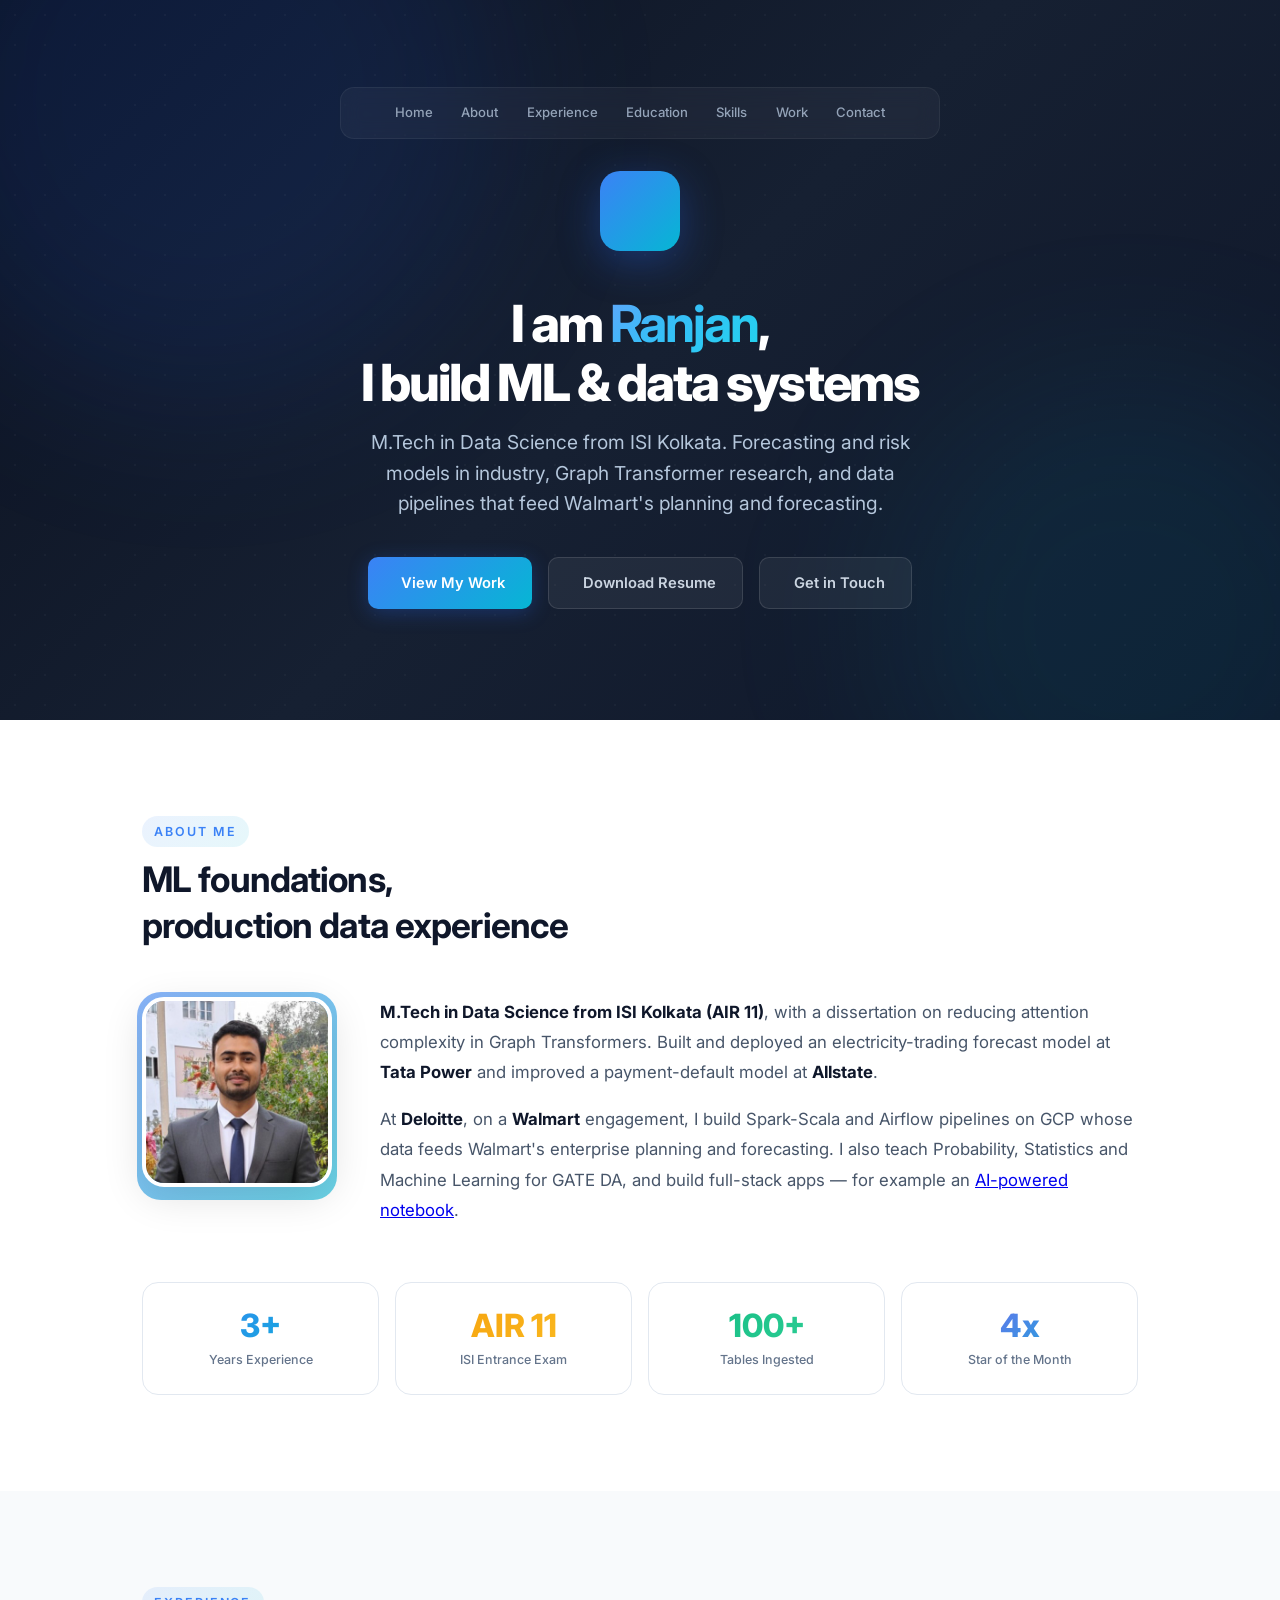
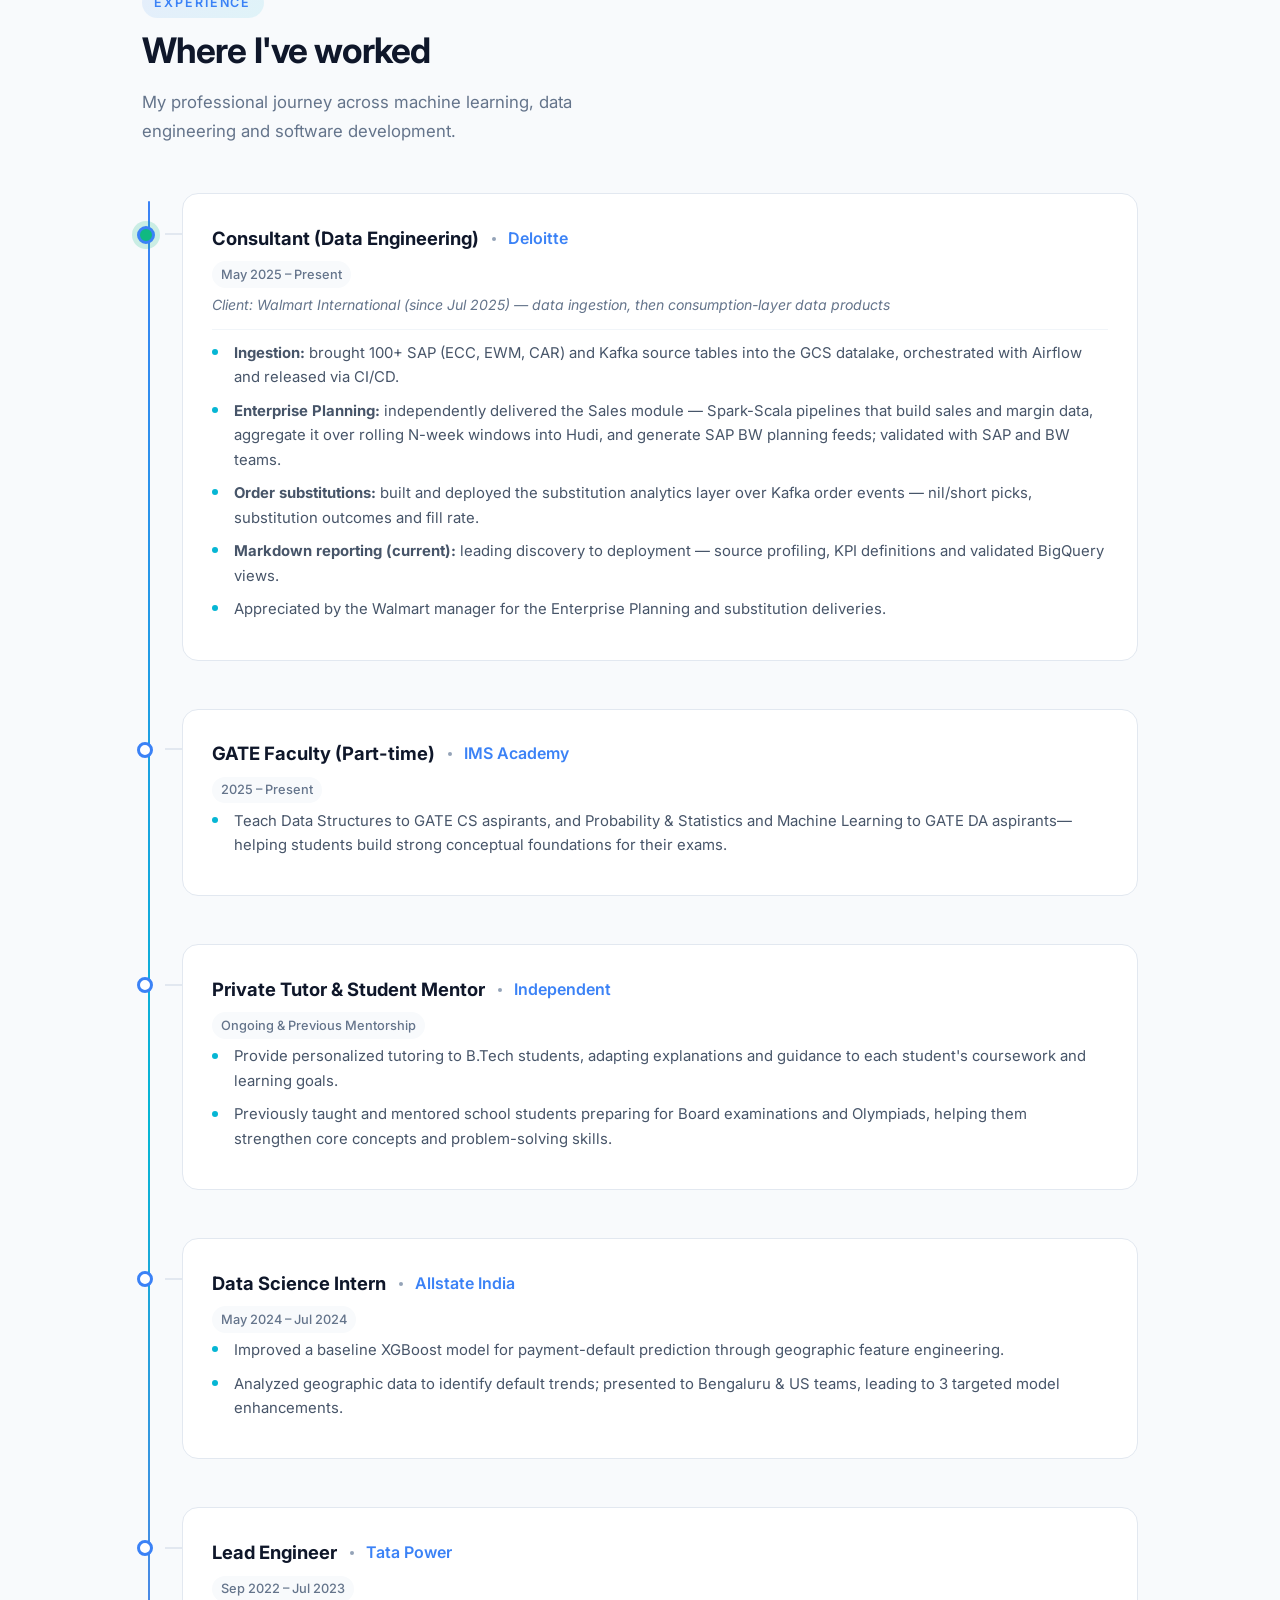
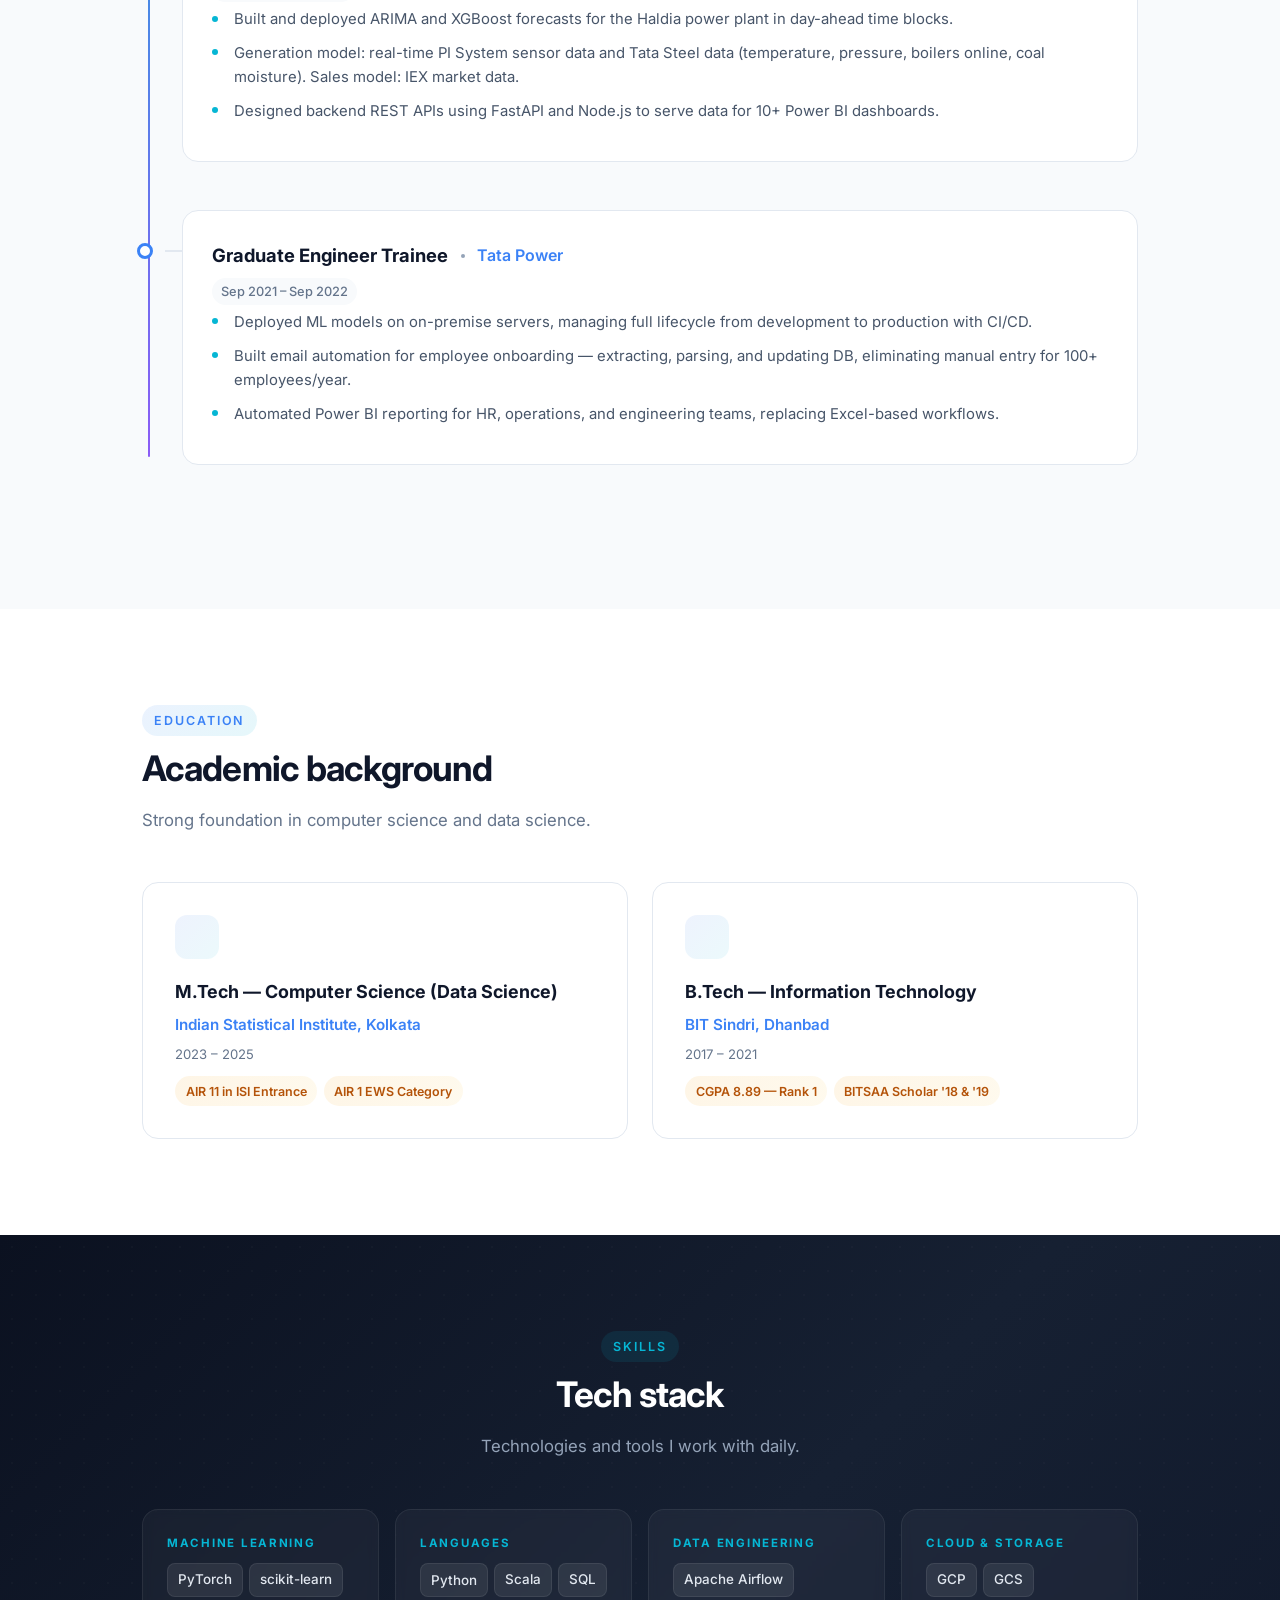
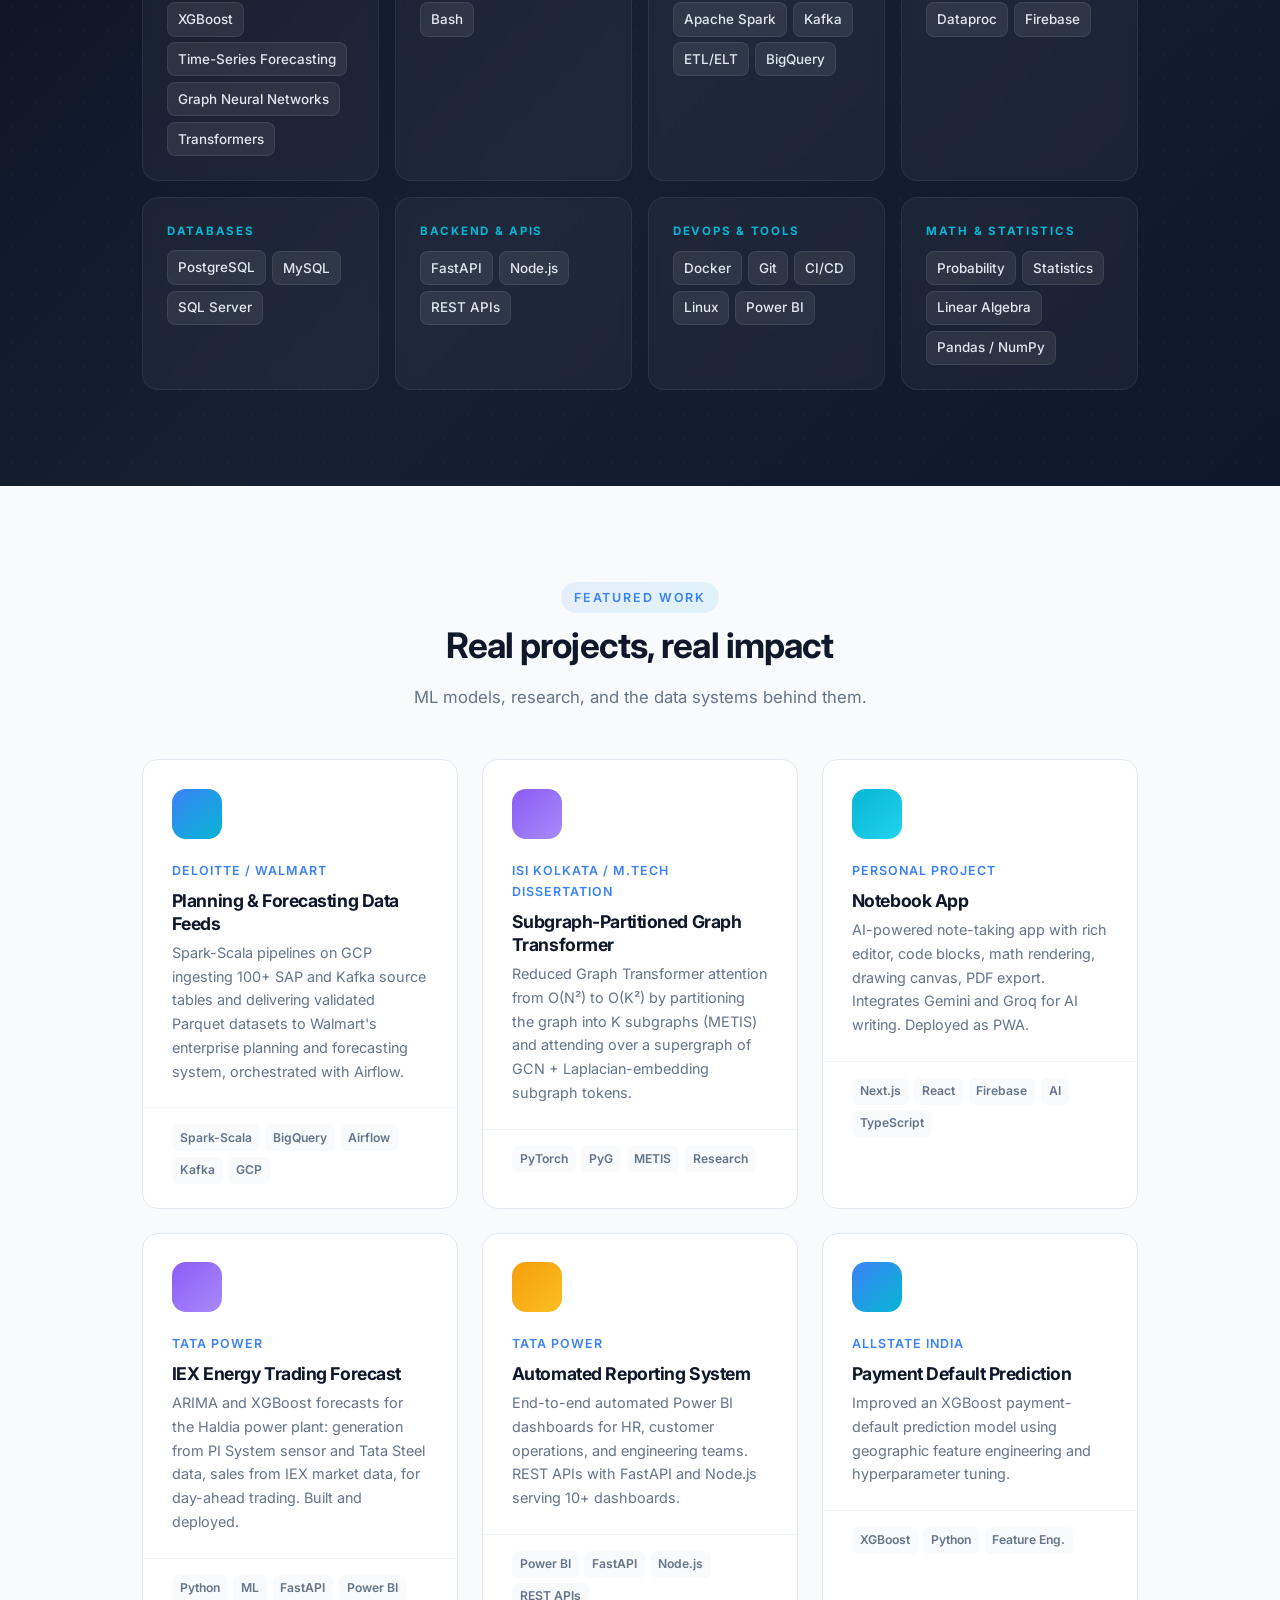
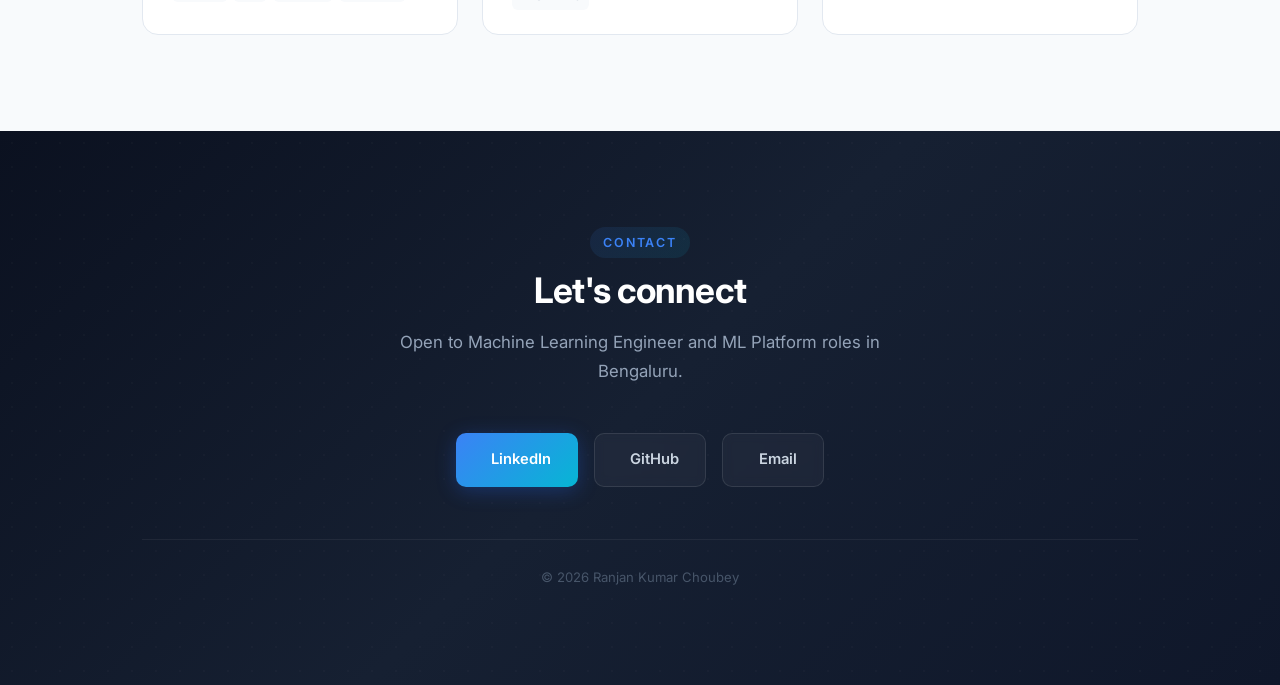
==== commit 8511449d: "Allstate: describe work without unverified metric" ====
--- a/index.html
+++ b/index.html
@@ -58,7 +58,7 @@
 				<div class="about-text">
 					<p>
 						<strong>M.Tech in Data Science from ISI Kolkata (AIR 11)</strong>, with a dissertation on reducing attention complexity in Graph Transformers.
-						Built and deployed an electricity-trading forecast model at <strong>Tata Power</strong> and improved a payment-default model at <strong>Allstate</strong> (77% &rarr; 85%).
+						Built and deployed an electricity-trading forecast model at <strong>Tata Power</strong> and improved a payment-default model at <strong>Allstate</strong>.
 					</p>
 					<p>
 						At <strong>Deloitte</strong>, on a <strong>Walmart</strong> engagement, I build Spark-Scala and Airflow pipelines on GCP whose data feeds Walmart's enterprise planning and forecasting.
@@ -153,7 +153,7 @@
 					</div>
 					<span class="timeline-date">May 2024 – Jul 2024</span>
 					<ul class="timeline-bullets">
-						<li>Optimized baseline XGBoost model for payment default prediction, improving accuracy from 77% to 85% via geographic feature engineering.</li>
+						<li>Improved a baseline XGBoost model for payment-default prediction through geographic feature engineering.</li>
 						<li>Analyzed geographic data to identify default trends; presented to Bengaluru &amp; US teams, leading to 3 targeted model enhancements.</li>
 					</ul>
 				</div>
@@ -417,7 +417,7 @@
 					<div class="work-card-body">
 						<span class="work-card-company">Allstate India</span>
 						<h3>Payment Default Prediction</h3>
-						<p>Optimized XGBoost model improving payment default prediction from 77% to 85% accuracy using geographic feature engineering and hyperparameter tuning.</p>
+						<p>Improved an XGBoost payment-default prediction model using geographic feature engineering and hyperparameter tuning.</p>
 					</div>
 					<div class="work-card-tags">
 						<span class="work-tag">XGBoost</span>
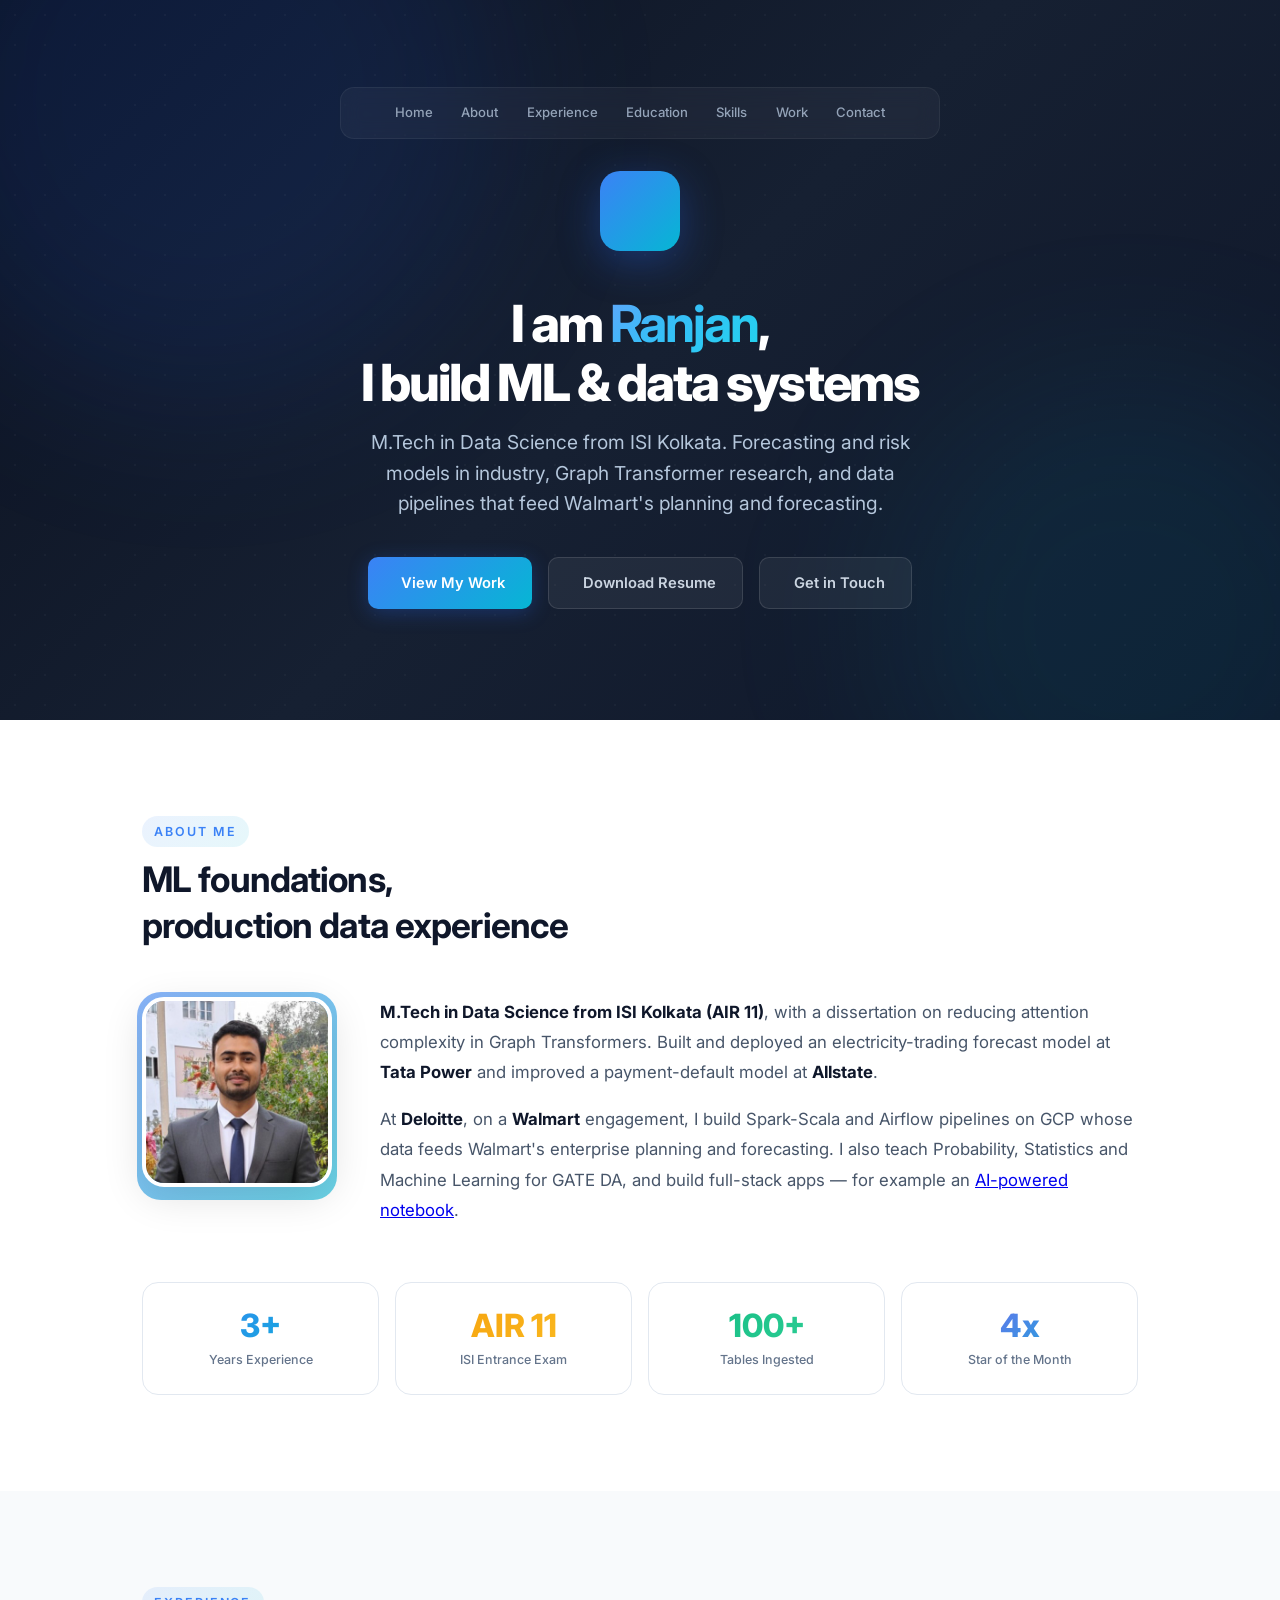
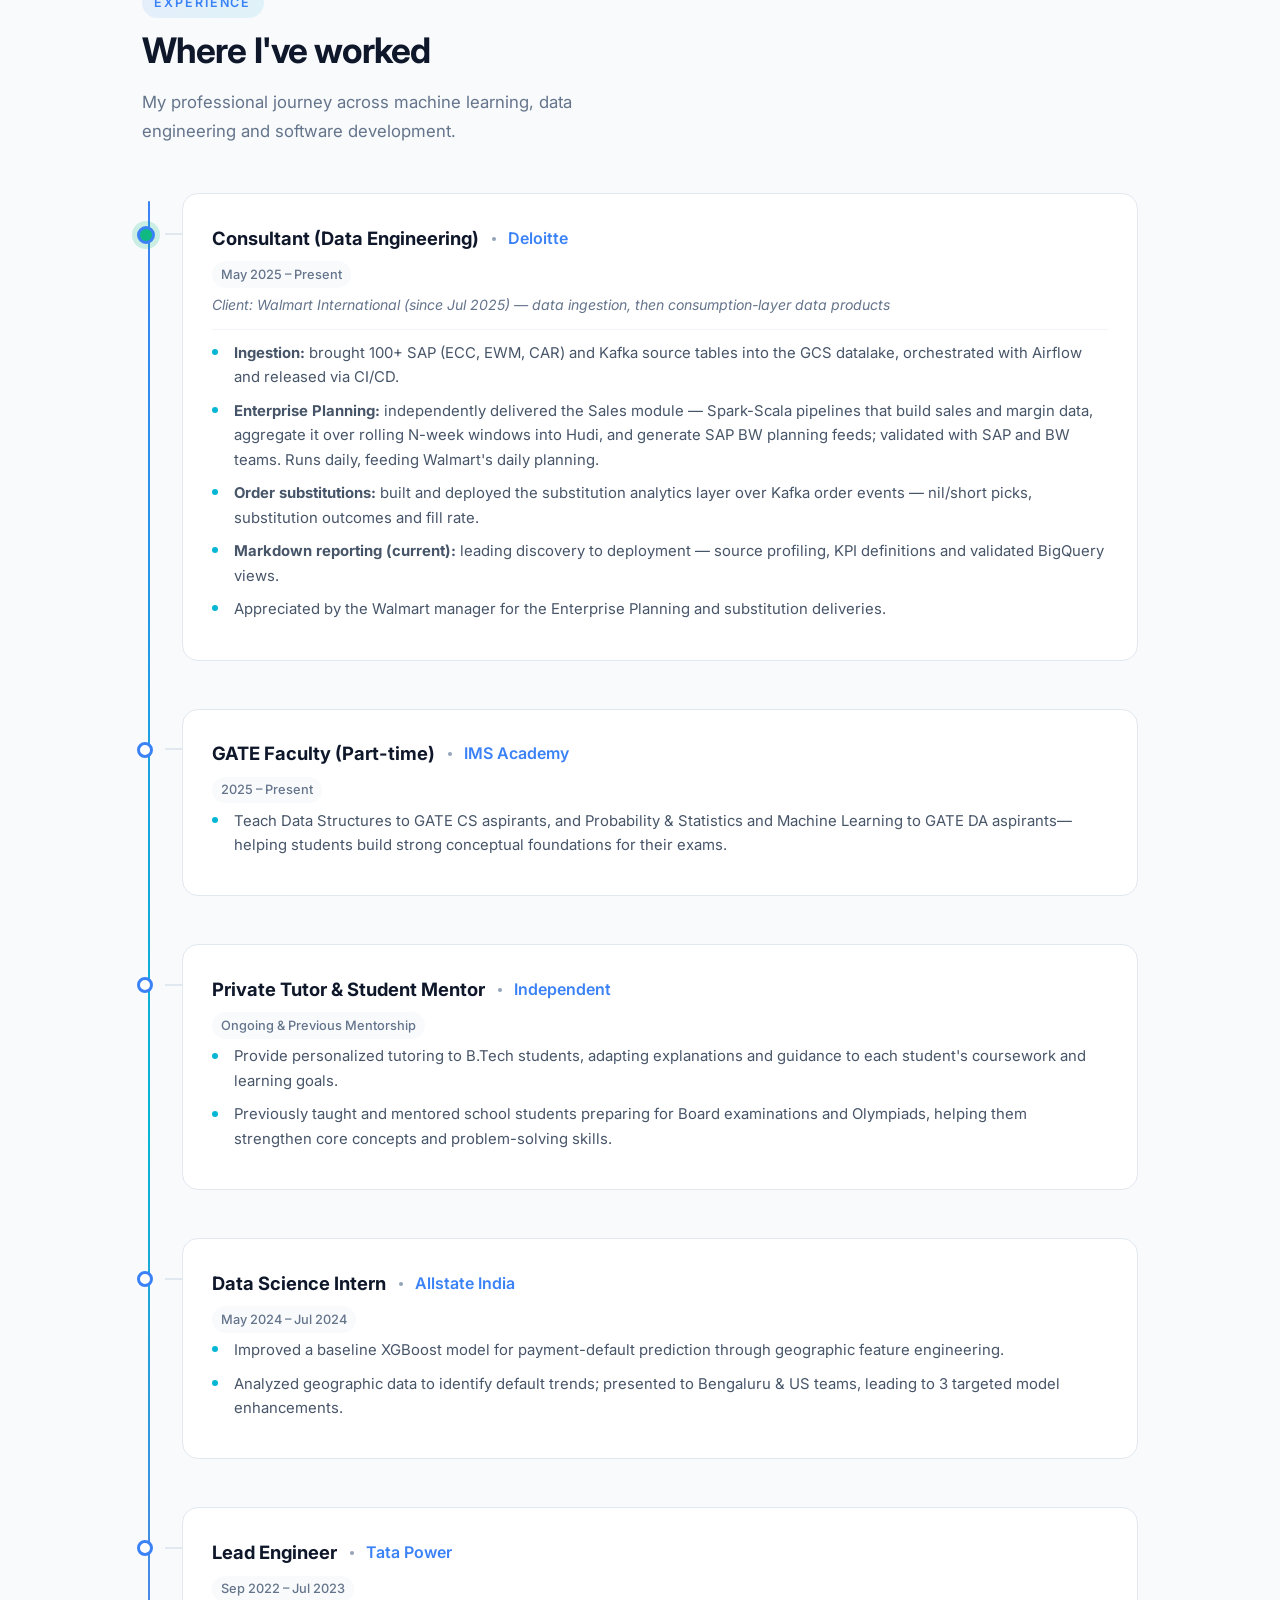
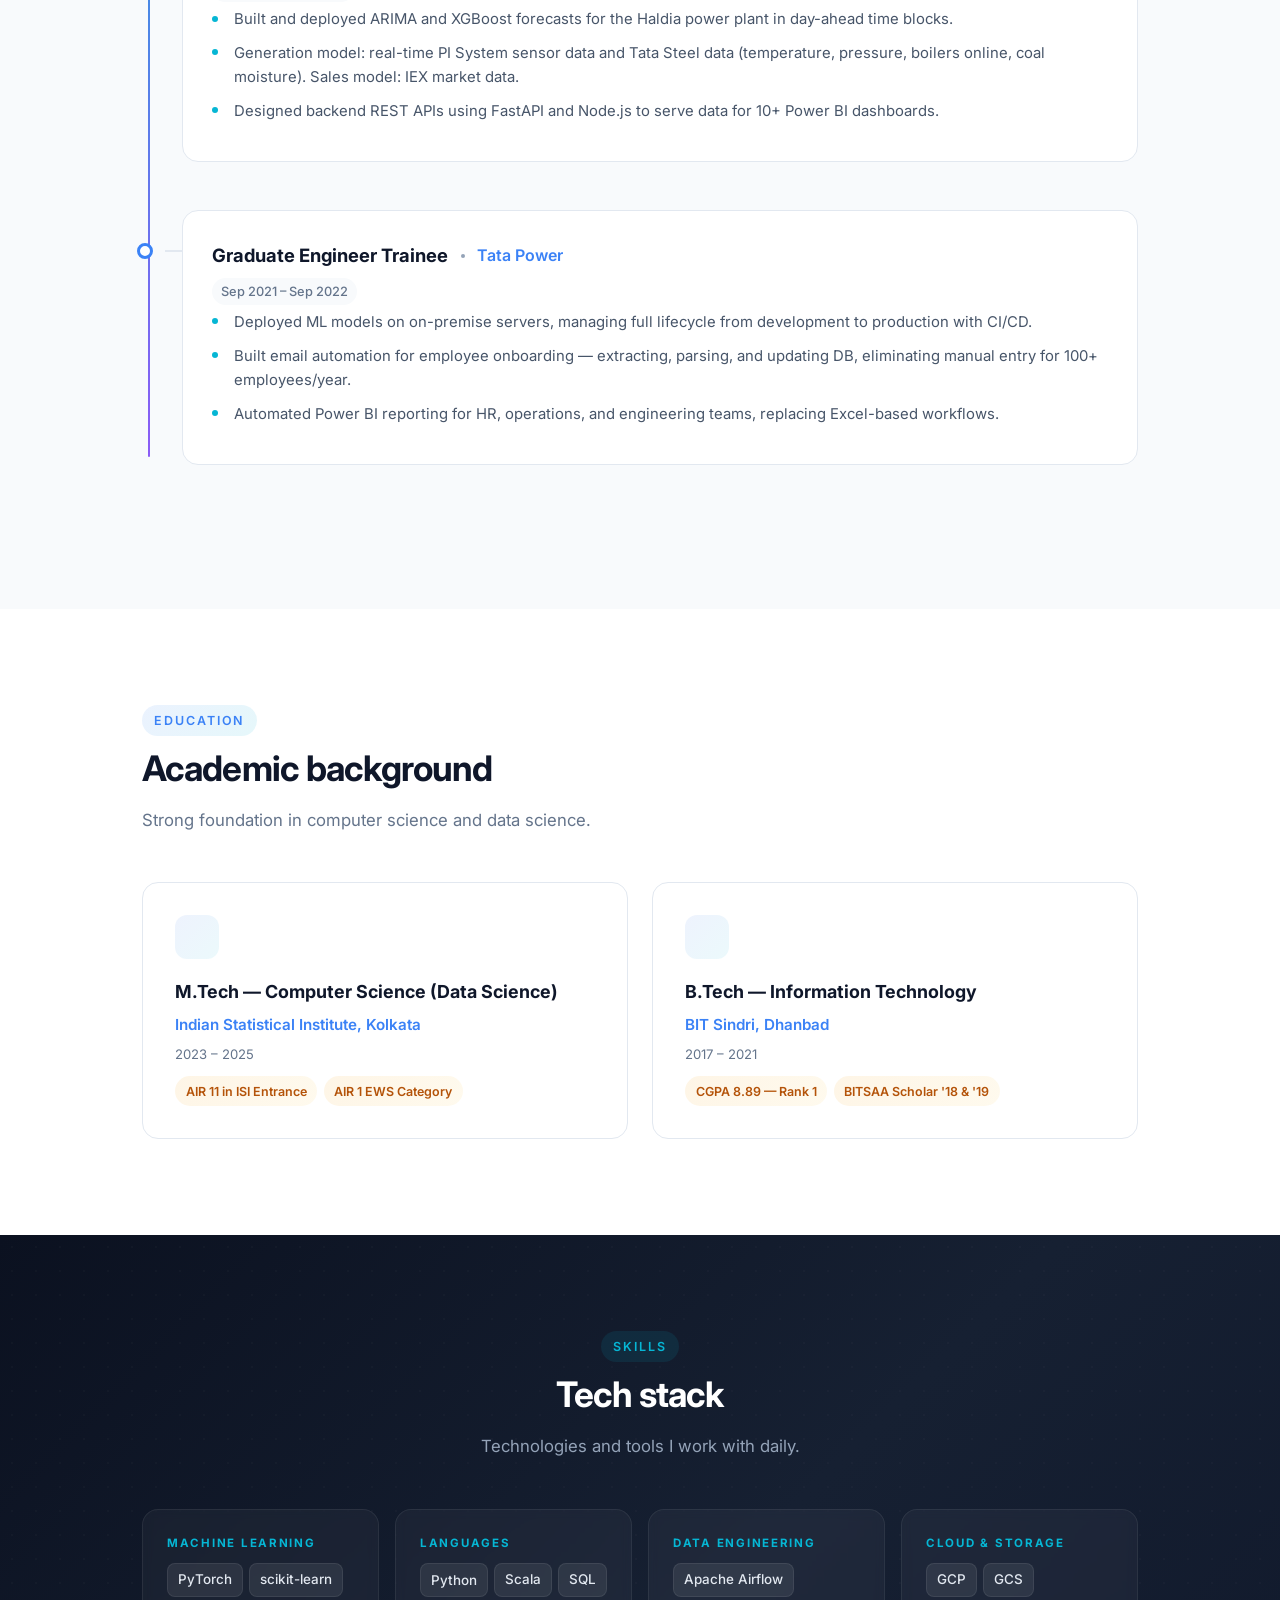
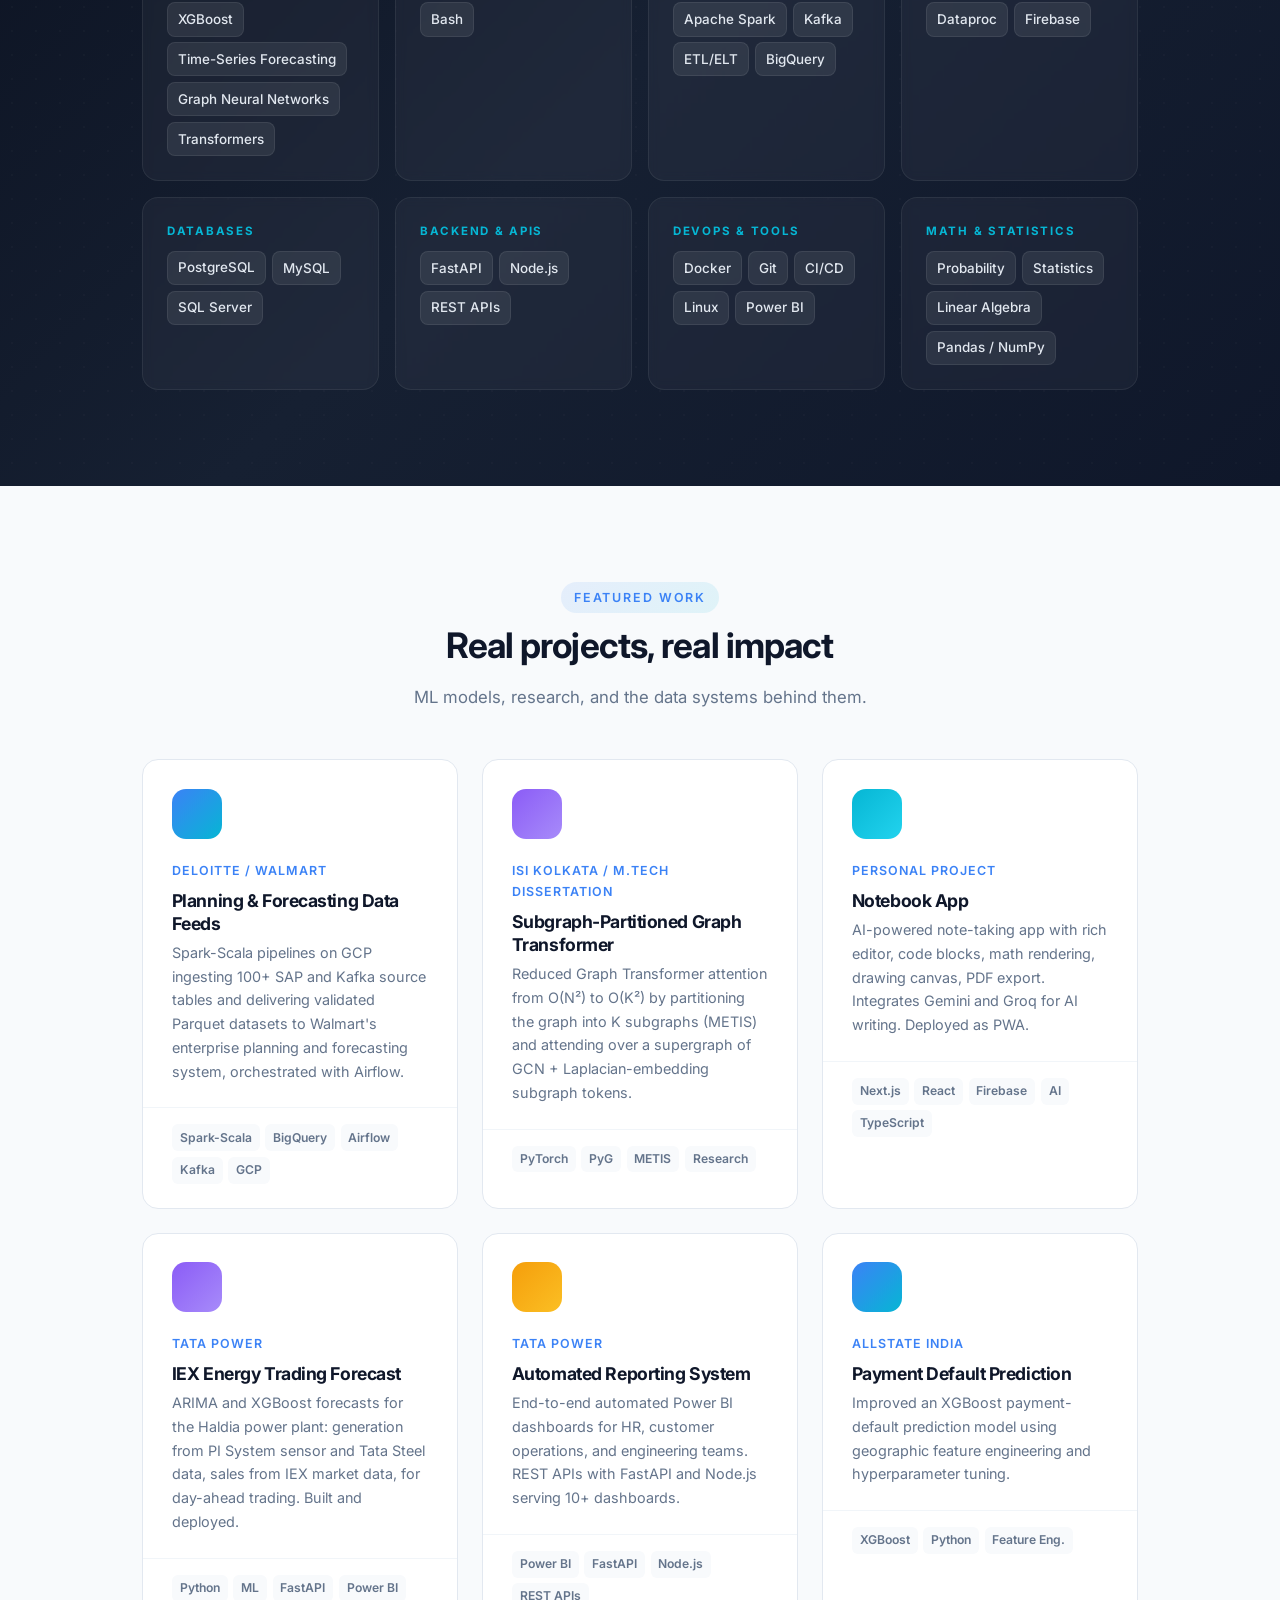
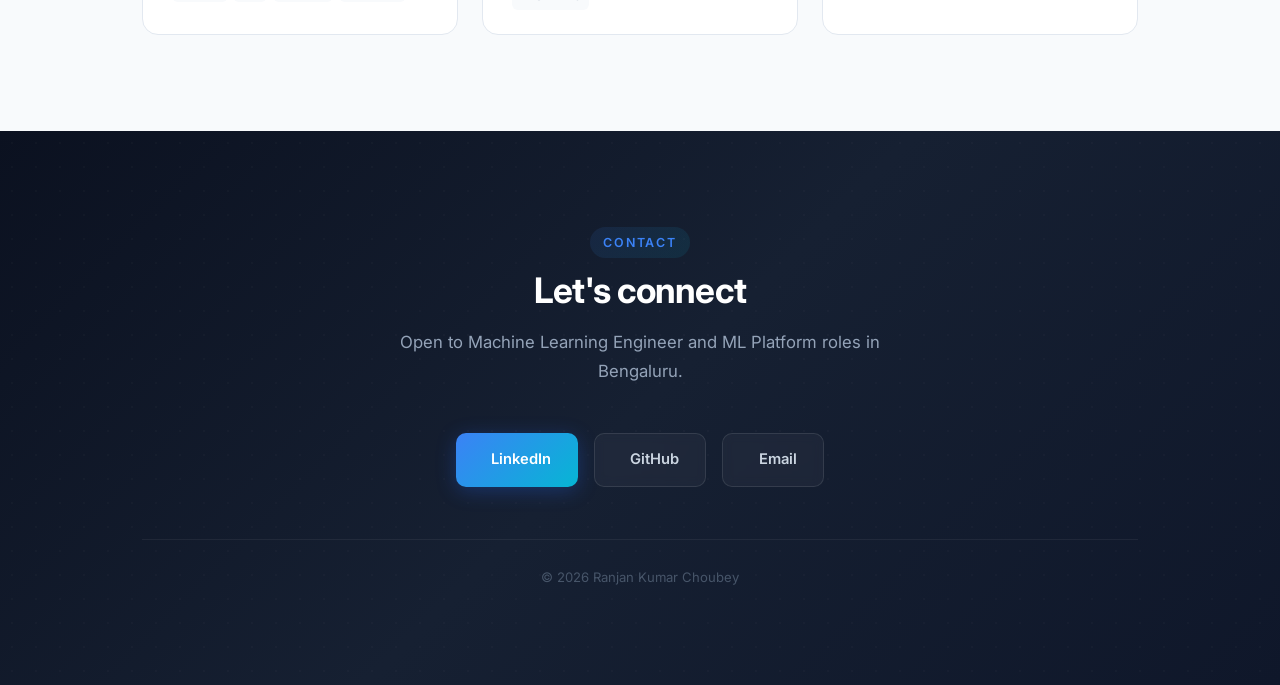
==== commit a0794557: "Enterprise Planning: runs daily" ====
--- a/index.html
+++ b/index.html
@@ -110,7 +110,7 @@
 					<div class="timeline-client">Client: Walmart International (since Jul 2025) — data ingestion, then consumption-layer data products</div>
 					<ul class="timeline-bullets">
 						<li><strong>Ingestion:</strong> brought 100+ SAP (ECC, EWM, CAR) and Kafka source tables into the GCS datalake, orchestrated with Airflow and released via CI/CD.</li>
-						<li><strong>Enterprise Planning:</strong> independently delivered the Sales module &mdash; Spark-Scala pipelines that build sales and margin data, aggregate it over rolling N-week windows into Hudi, and generate SAP BW planning feeds; validated with SAP and BW teams.</li>
+						<li><strong>Enterprise Planning:</strong> independently delivered the Sales module &mdash; Spark-Scala pipelines that build sales and margin data, aggregate it over rolling N-week windows into Hudi, and generate SAP BW planning feeds; validated with SAP and BW teams. Runs daily, feeding Walmart's daily planning.</li>
 						<li><strong>Order substitutions:</strong> built and deployed the substitution analytics layer over Kafka order events &mdash; nil/short picks, substitution outcomes and fill rate.</li>
 						<li><strong>Markdown reporting (current):</strong> leading discovery to deployment &mdash; source profiling, KPI definitions and validated BigQuery views.</li>
 						<li>Appreciated by the Walmart manager for the Enterprise Planning and substitution deliveries.</li>
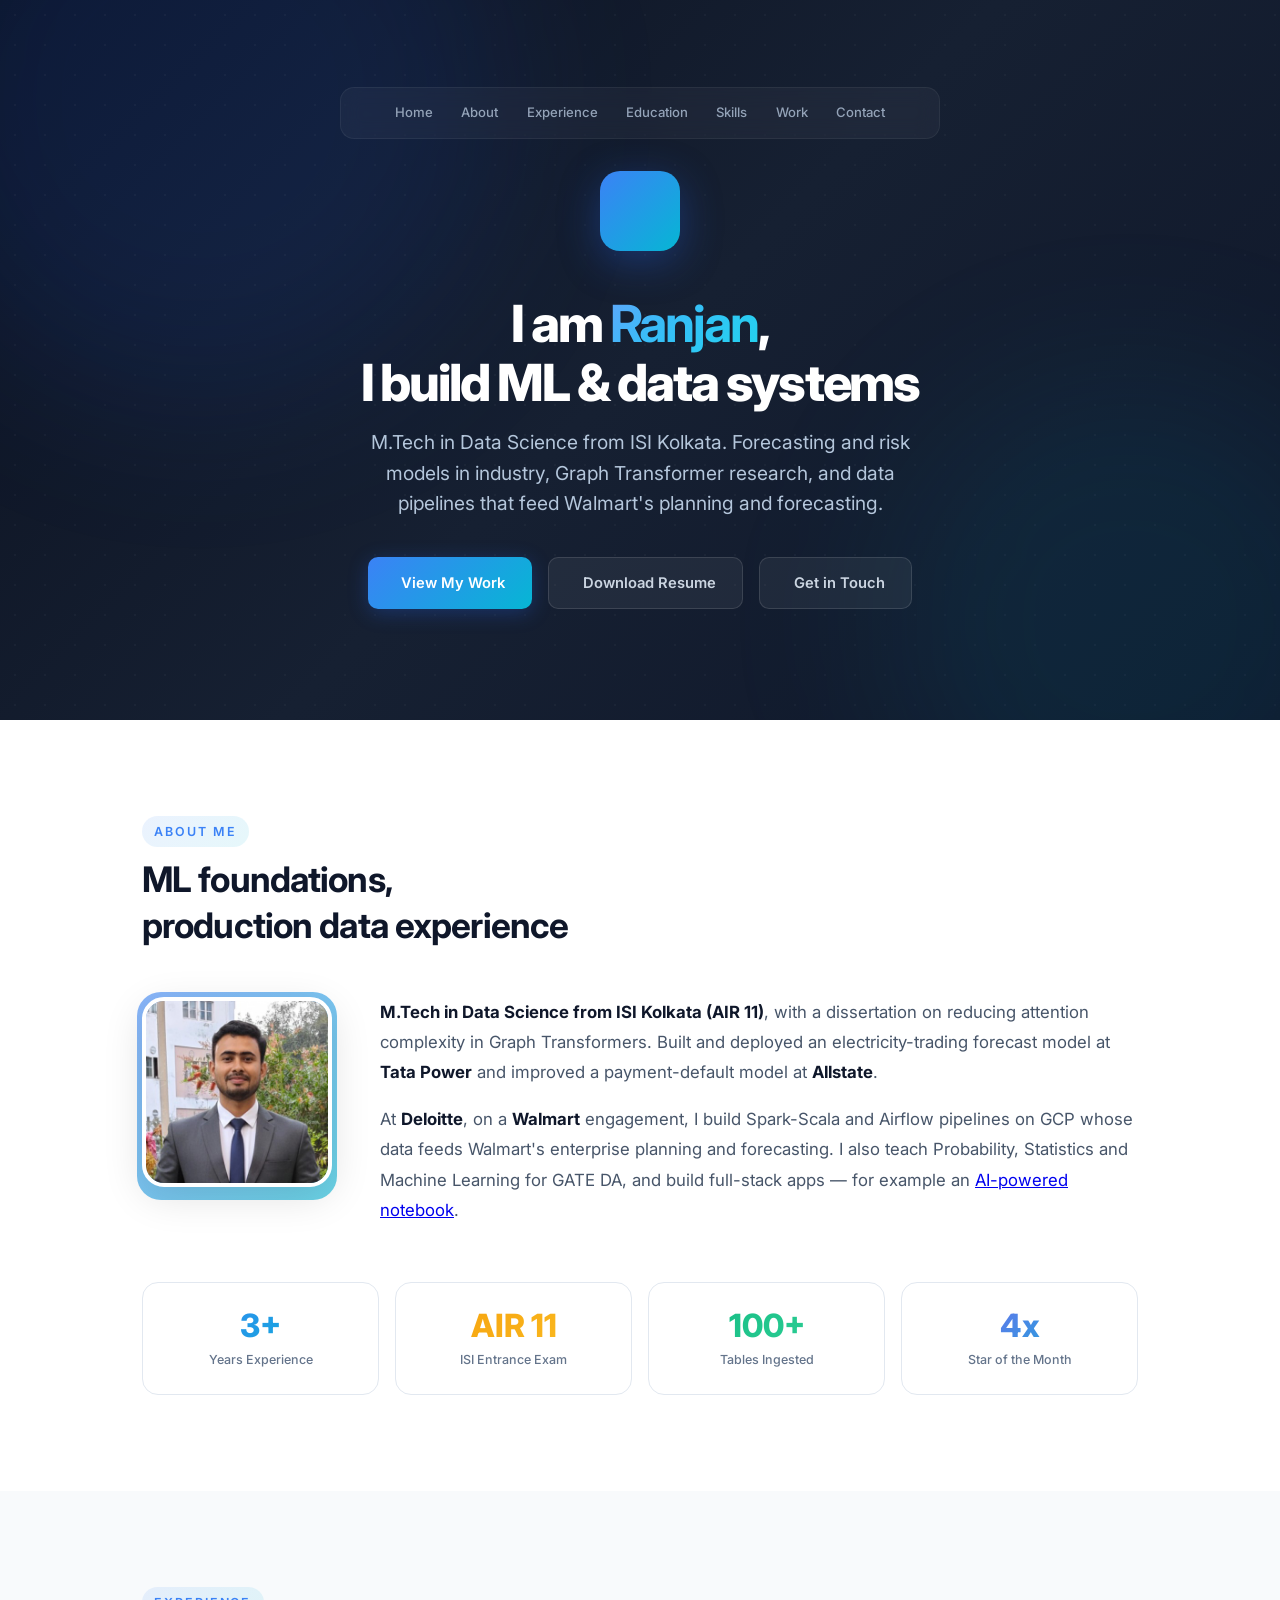
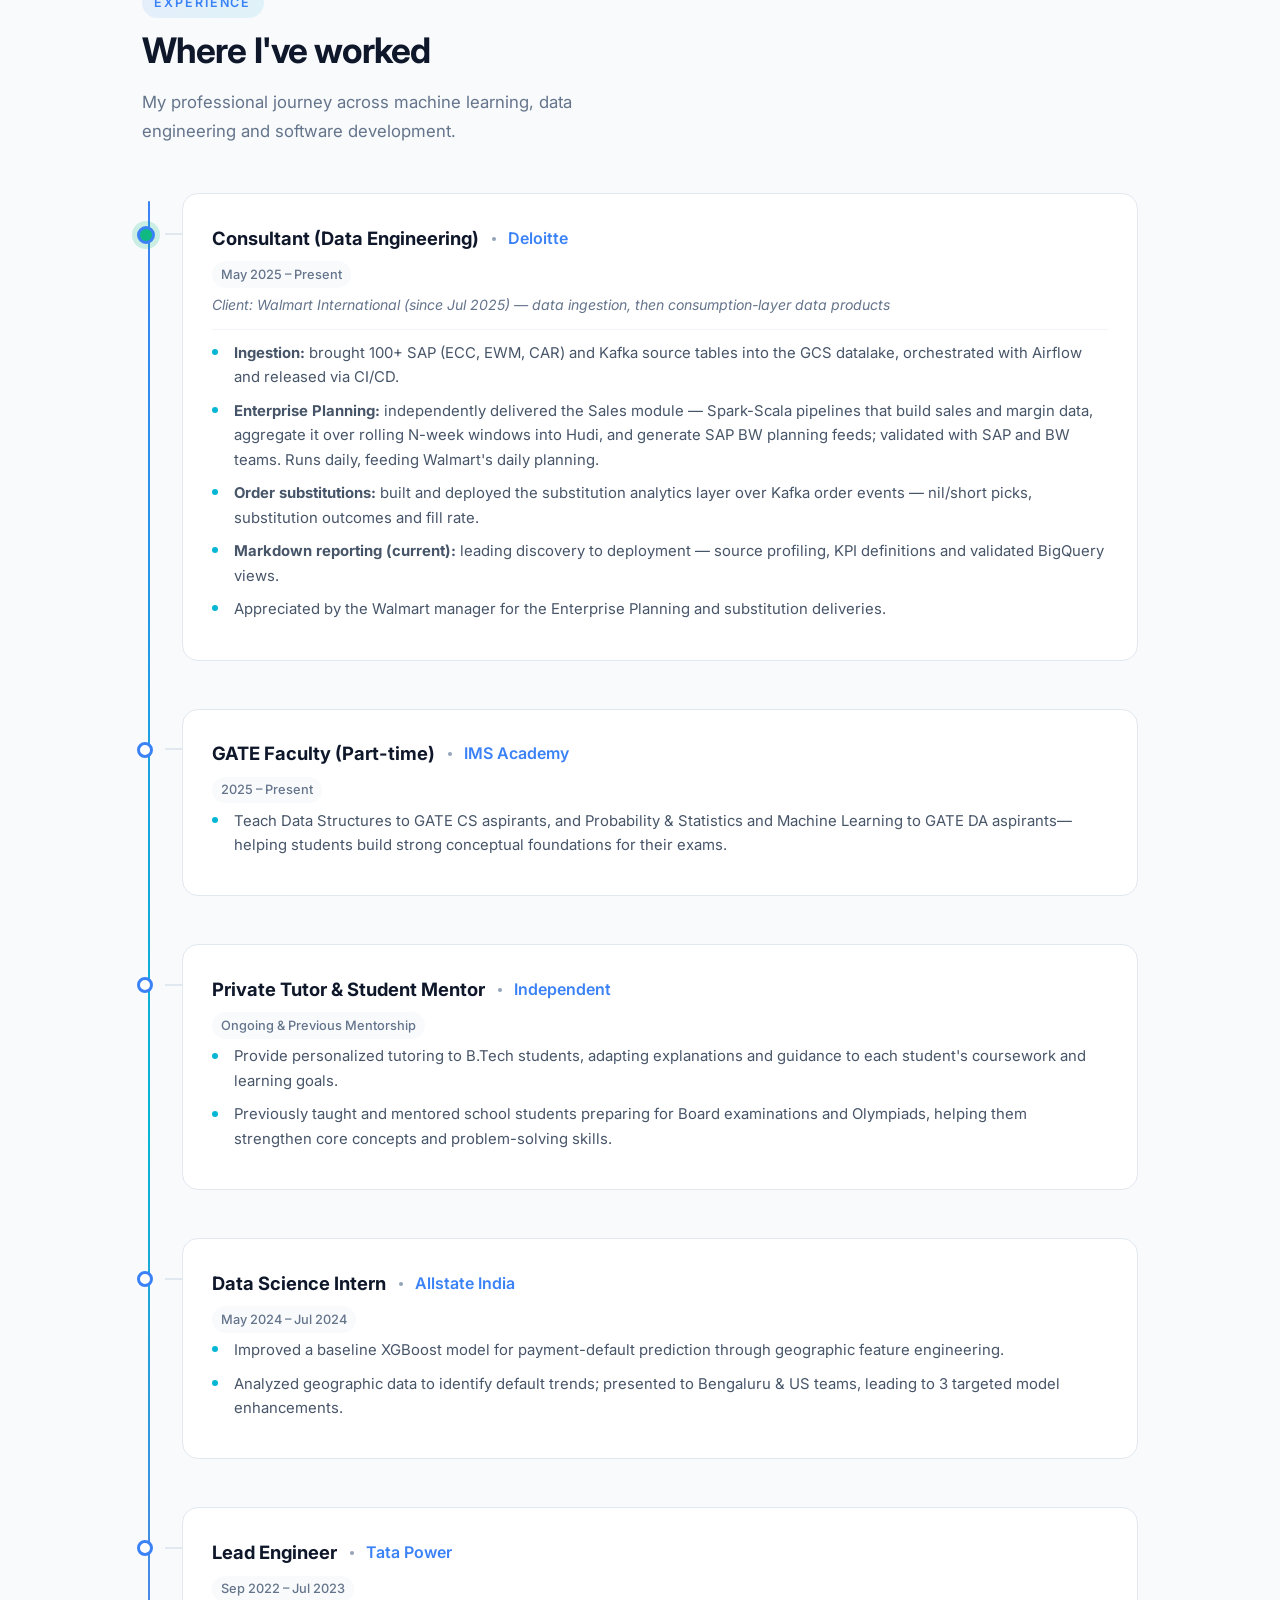
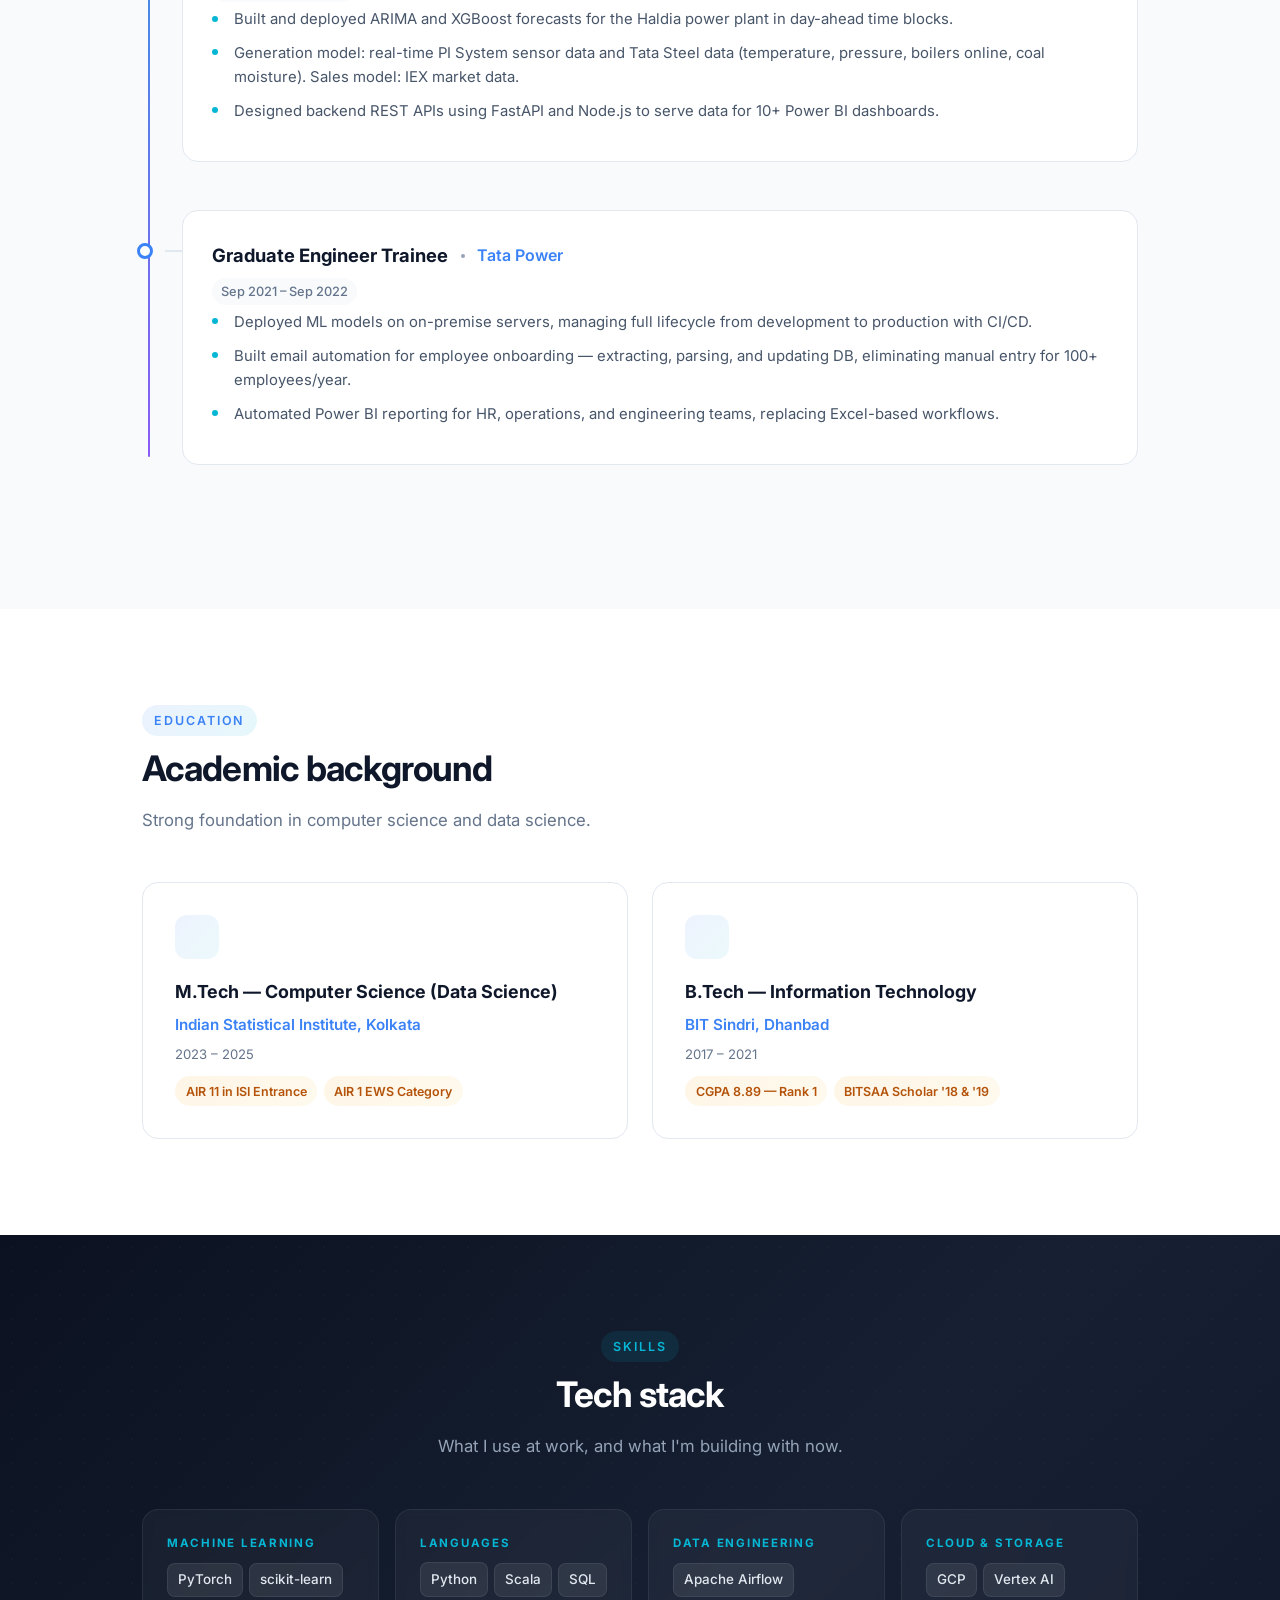
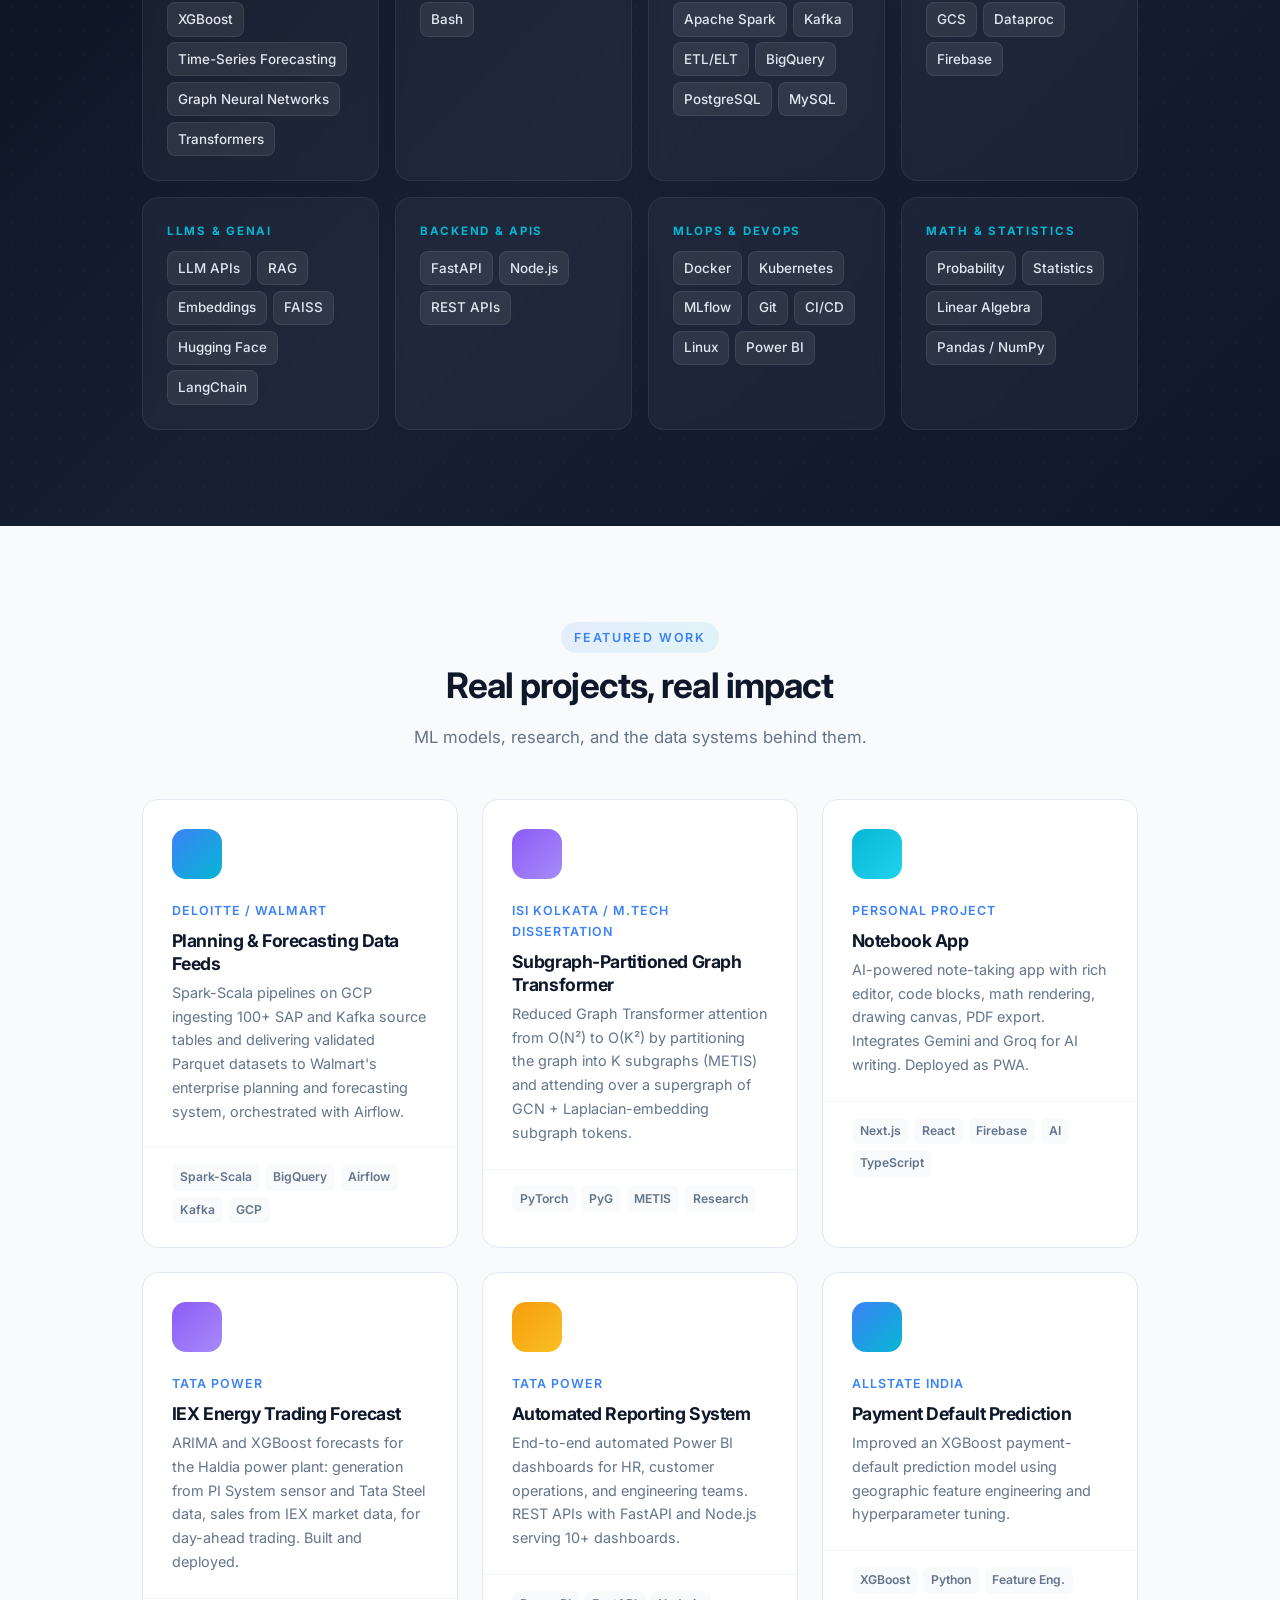
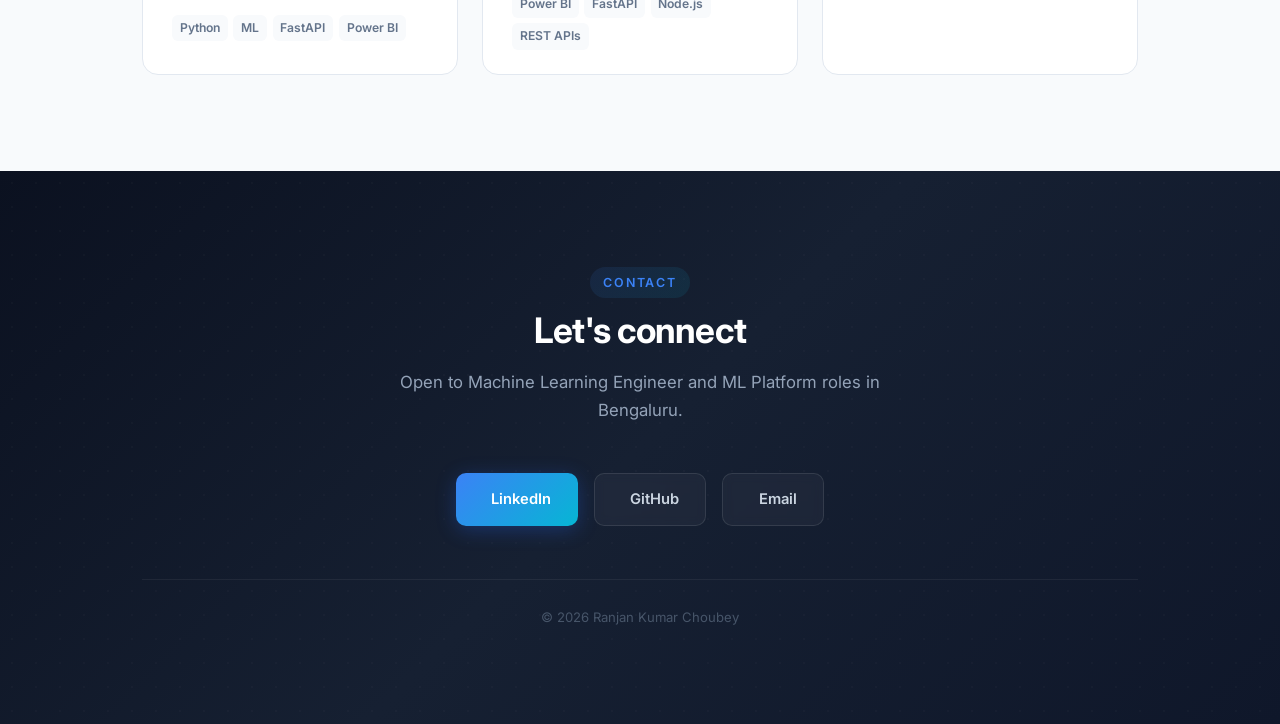
==== commit 4194c538: "Skills: add LLMs & GenAI, MLOps (MLflow, Kubernetes, Vertex AI)" ====
--- a/index.html
+++ b/index.html
@@ -231,7 +231,7 @@
 			<div class="section-header fade-up">
 				<span class="section-label">Skills</span>
 				<h2 class="section-title">Tech stack</h2>
-				<p class="section-subtitle" style="margin: 0 auto;">Technologies and tools I work with daily.</p>
+				<p class="section-subtitle" style="margin: 0 auto;">What I use at work, and what I'm building with now.</p>
 			</div>
 
 			<div class="skills-grid stagger" style="text-align: left;">
@@ -263,23 +263,29 @@
 						<span class="skill-tag">Kafka</span>
 						<span class="skill-tag">ETL/ELT</span>
 						<span class="skill-tag">BigQuery</span>
+						<span class="skill-tag">PostgreSQL</span>
+						<span class="skill-tag">MySQL</span>
 					</div>
 				</div>
 				<div class="skill-card fade-up">
 					<div class="skill-category">Cloud &amp; Storage</div>
 					<div class="skill-tags">
 						<span class="skill-tag">GCP</span>
+						<span class="skill-tag">Vertex AI</span>
 						<span class="skill-tag">GCS</span>
 						<span class="skill-tag">Dataproc</span>
 						<span class="skill-tag">Firebase</span>
 					</div>
 				</div>
 				<div class="skill-card fade-up">
-					<div class="skill-category">Databases</div>
-					<div class="skill-tags">
-						<span class="skill-tag">PostgreSQL</span>
-						<span class="skill-tag">MySQL</span>
-						<span class="skill-tag">SQL Server</span>
+					<div class="skill-category">LLMs &amp; GenAI</div>
+					<div class="skill-tags">
+						<span class="skill-tag">LLM APIs</span>
+						<span class="skill-tag">RAG</span>
+						<span class="skill-tag">Embeddings</span>
+						<span class="skill-tag">FAISS</span>
+						<span class="skill-tag">Hugging Face</span>
+						<span class="skill-tag">LangChain</span>
 					</div>
 				</div>
 				<div class="skill-card fade-up">
@@ -291,9 +297,11 @@
 					</div>
 				</div>
 				<div class="skill-card fade-up">
-					<div class="skill-category">DevOps &amp; Tools</div>
+					<div class="skill-category">MLOps &amp; DevOps</div>
 					<div class="skill-tags">
 						<span class="skill-tag">Docker</span>
+						<span class="skill-tag">Kubernetes</span>
+						<span class="skill-tag">MLflow</span>
 						<span class="skill-tag">Git</span>
 						<span class="skill-tag">CI/CD</span>
 						<span class="skill-tag">Linux</span>
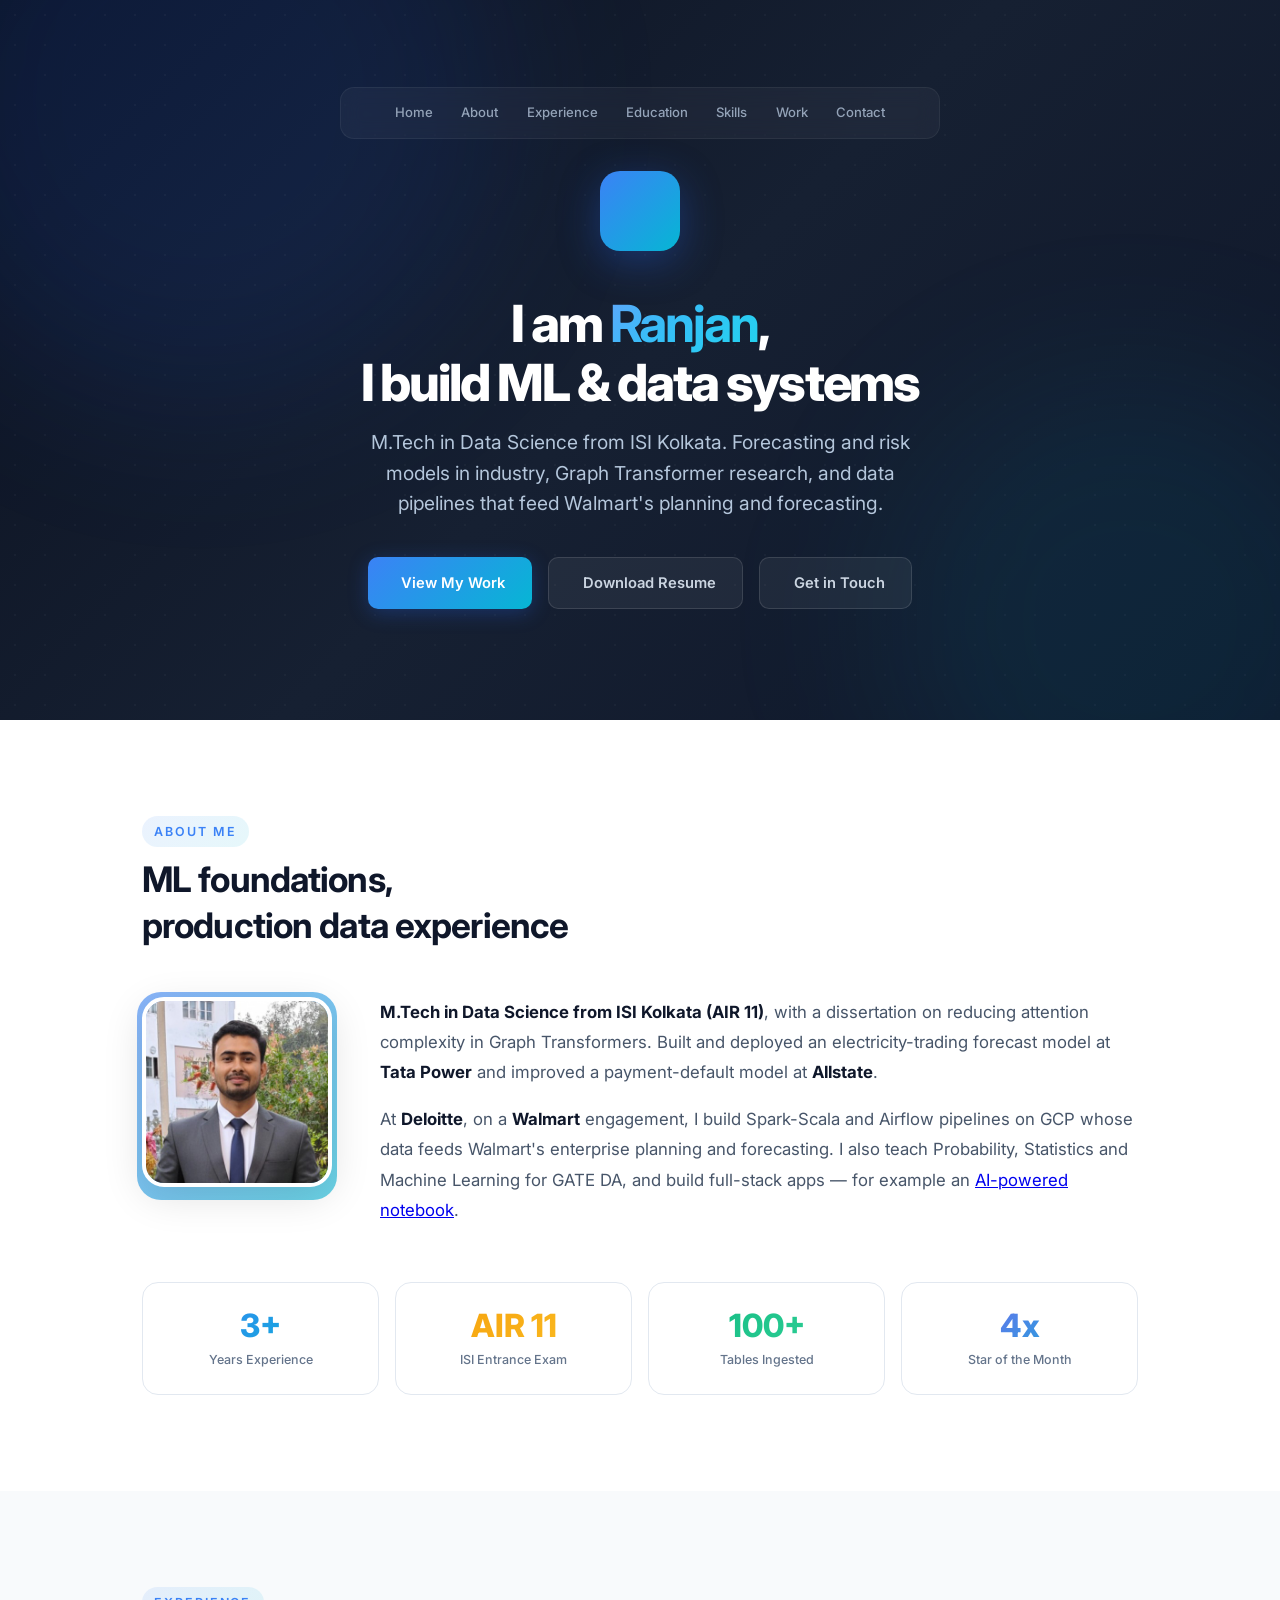
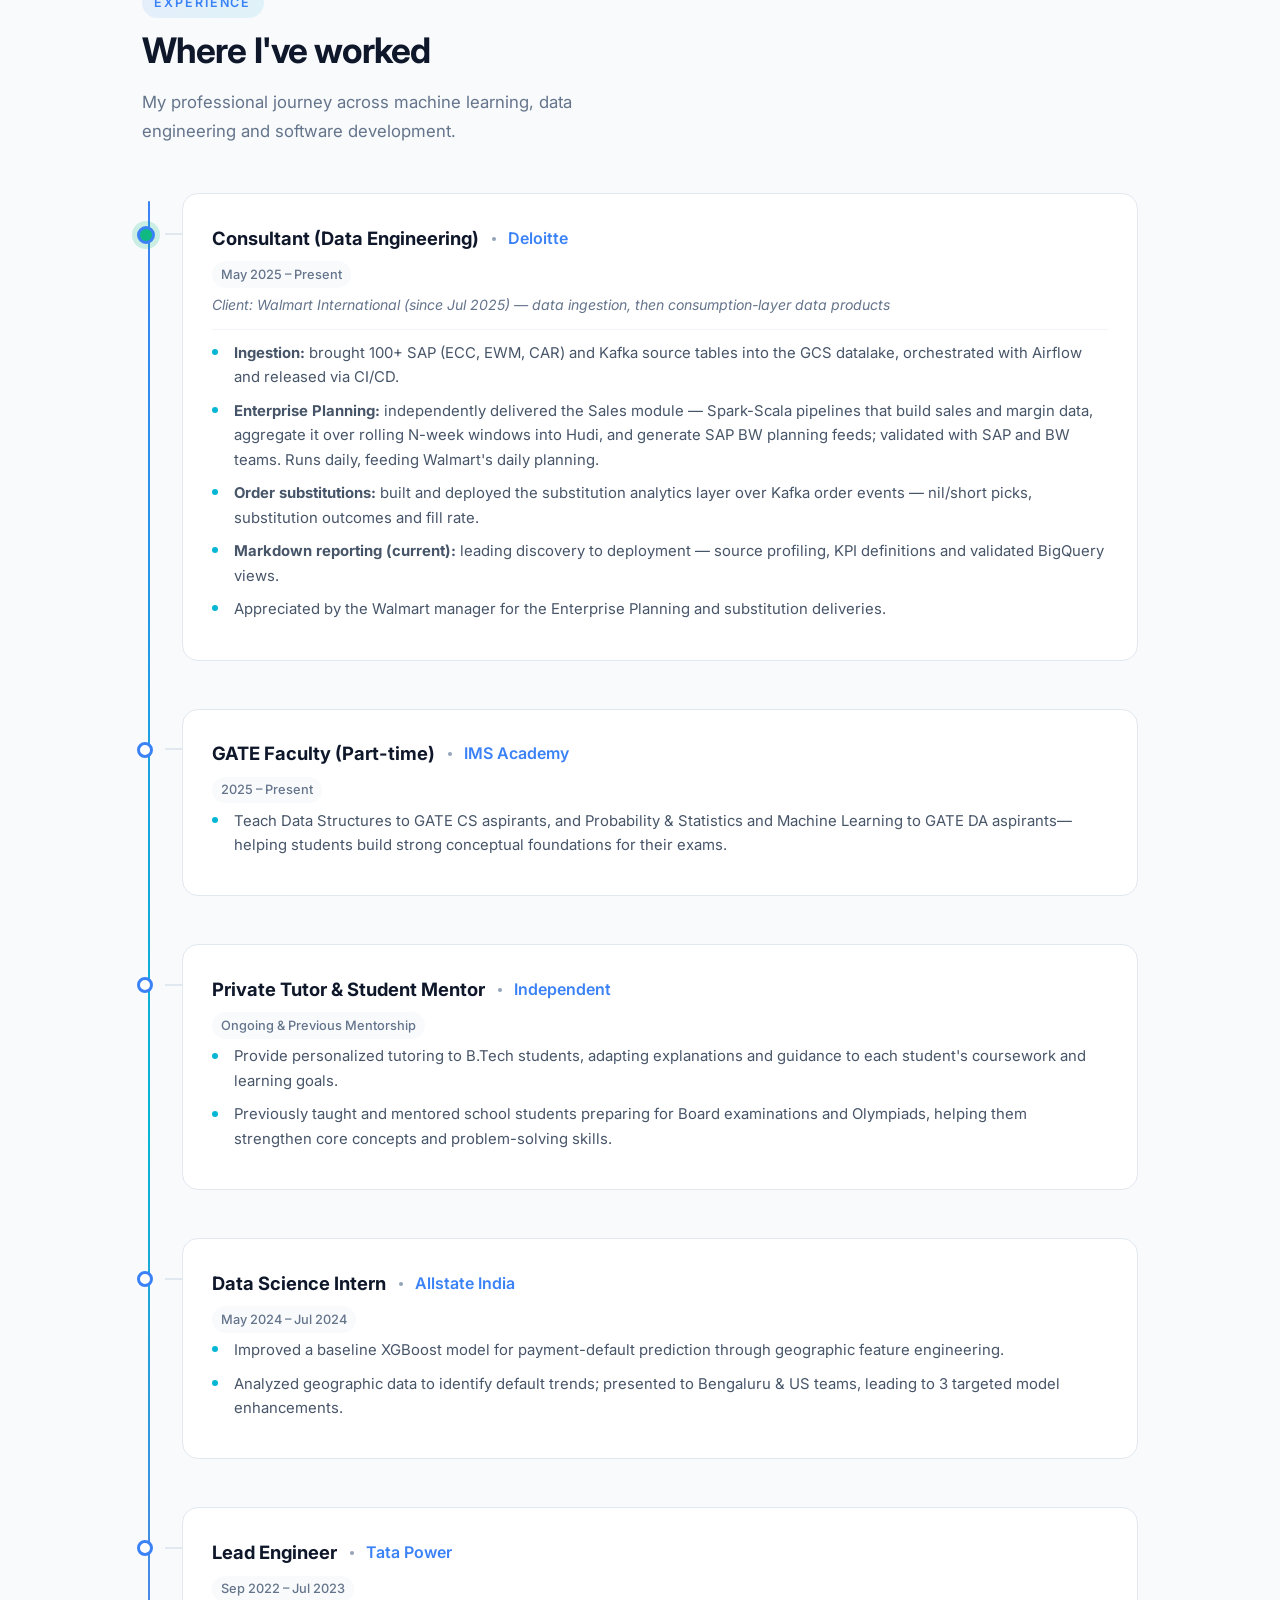
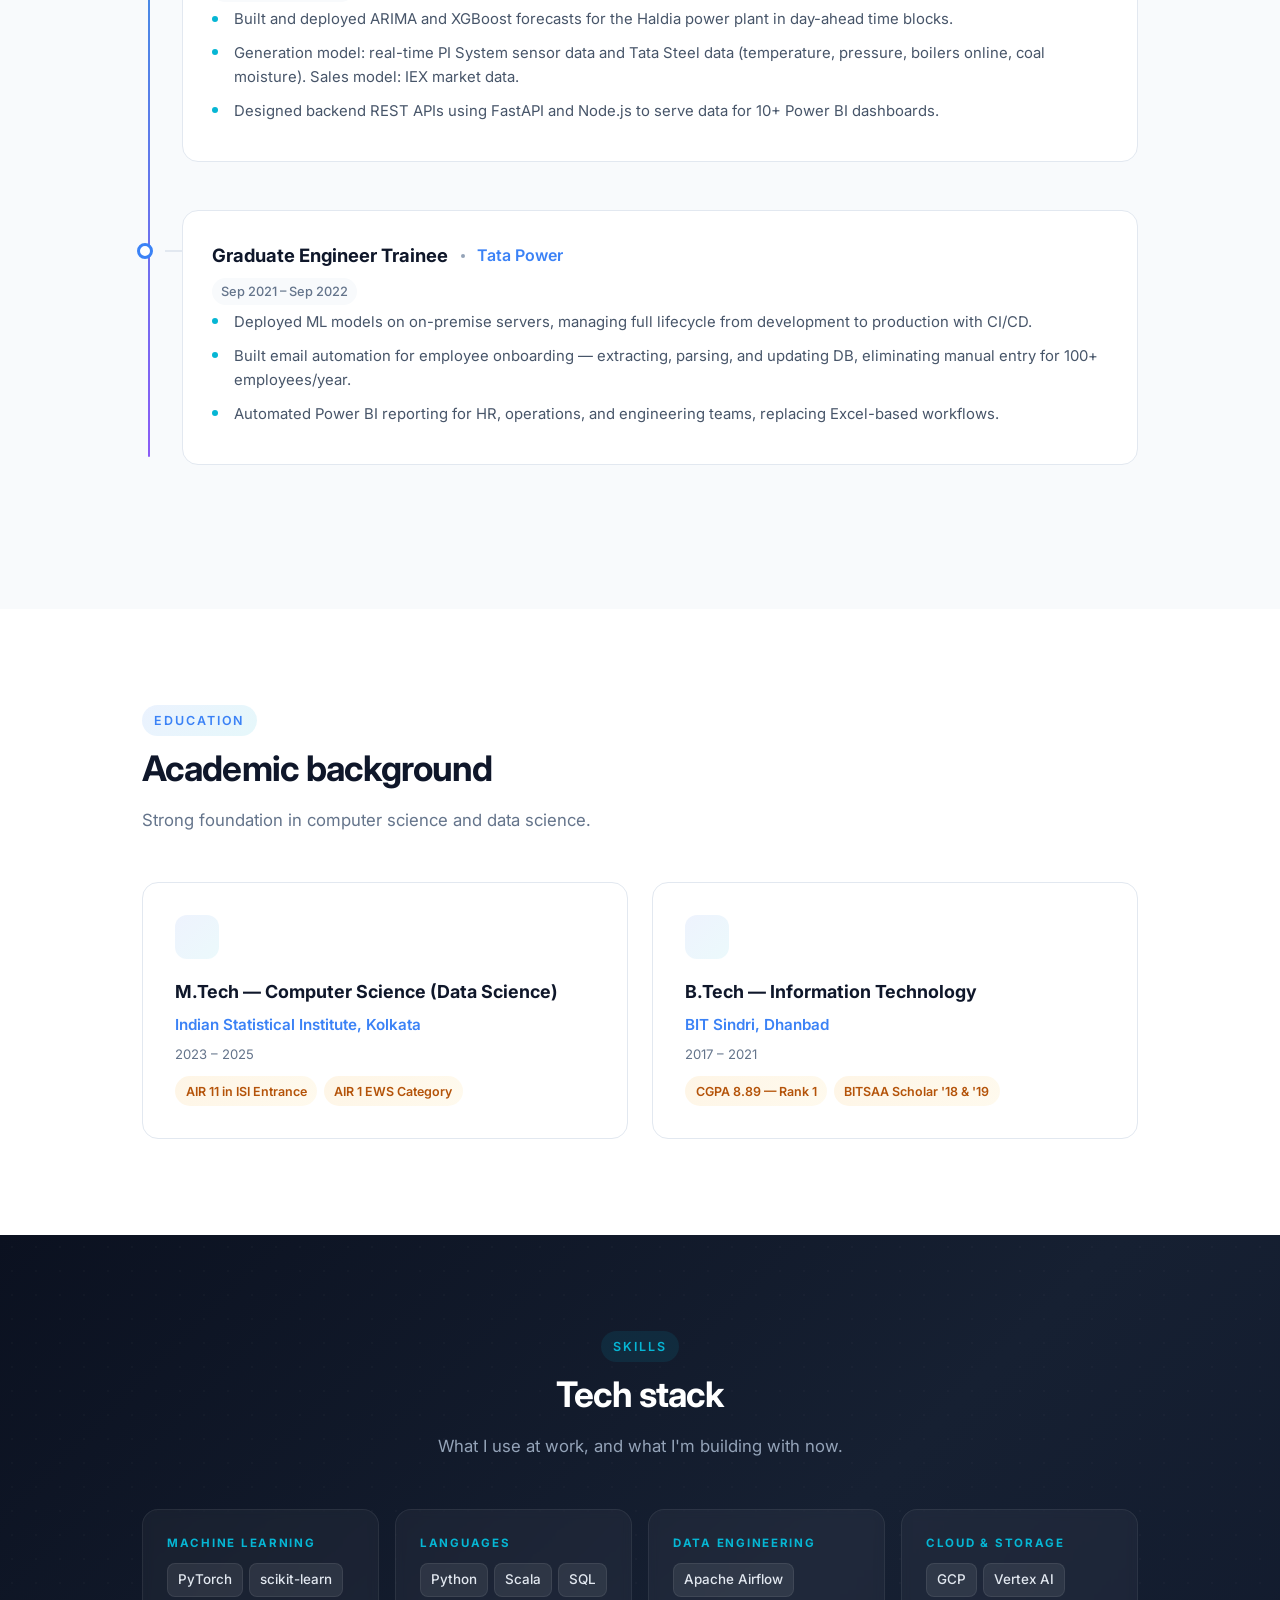
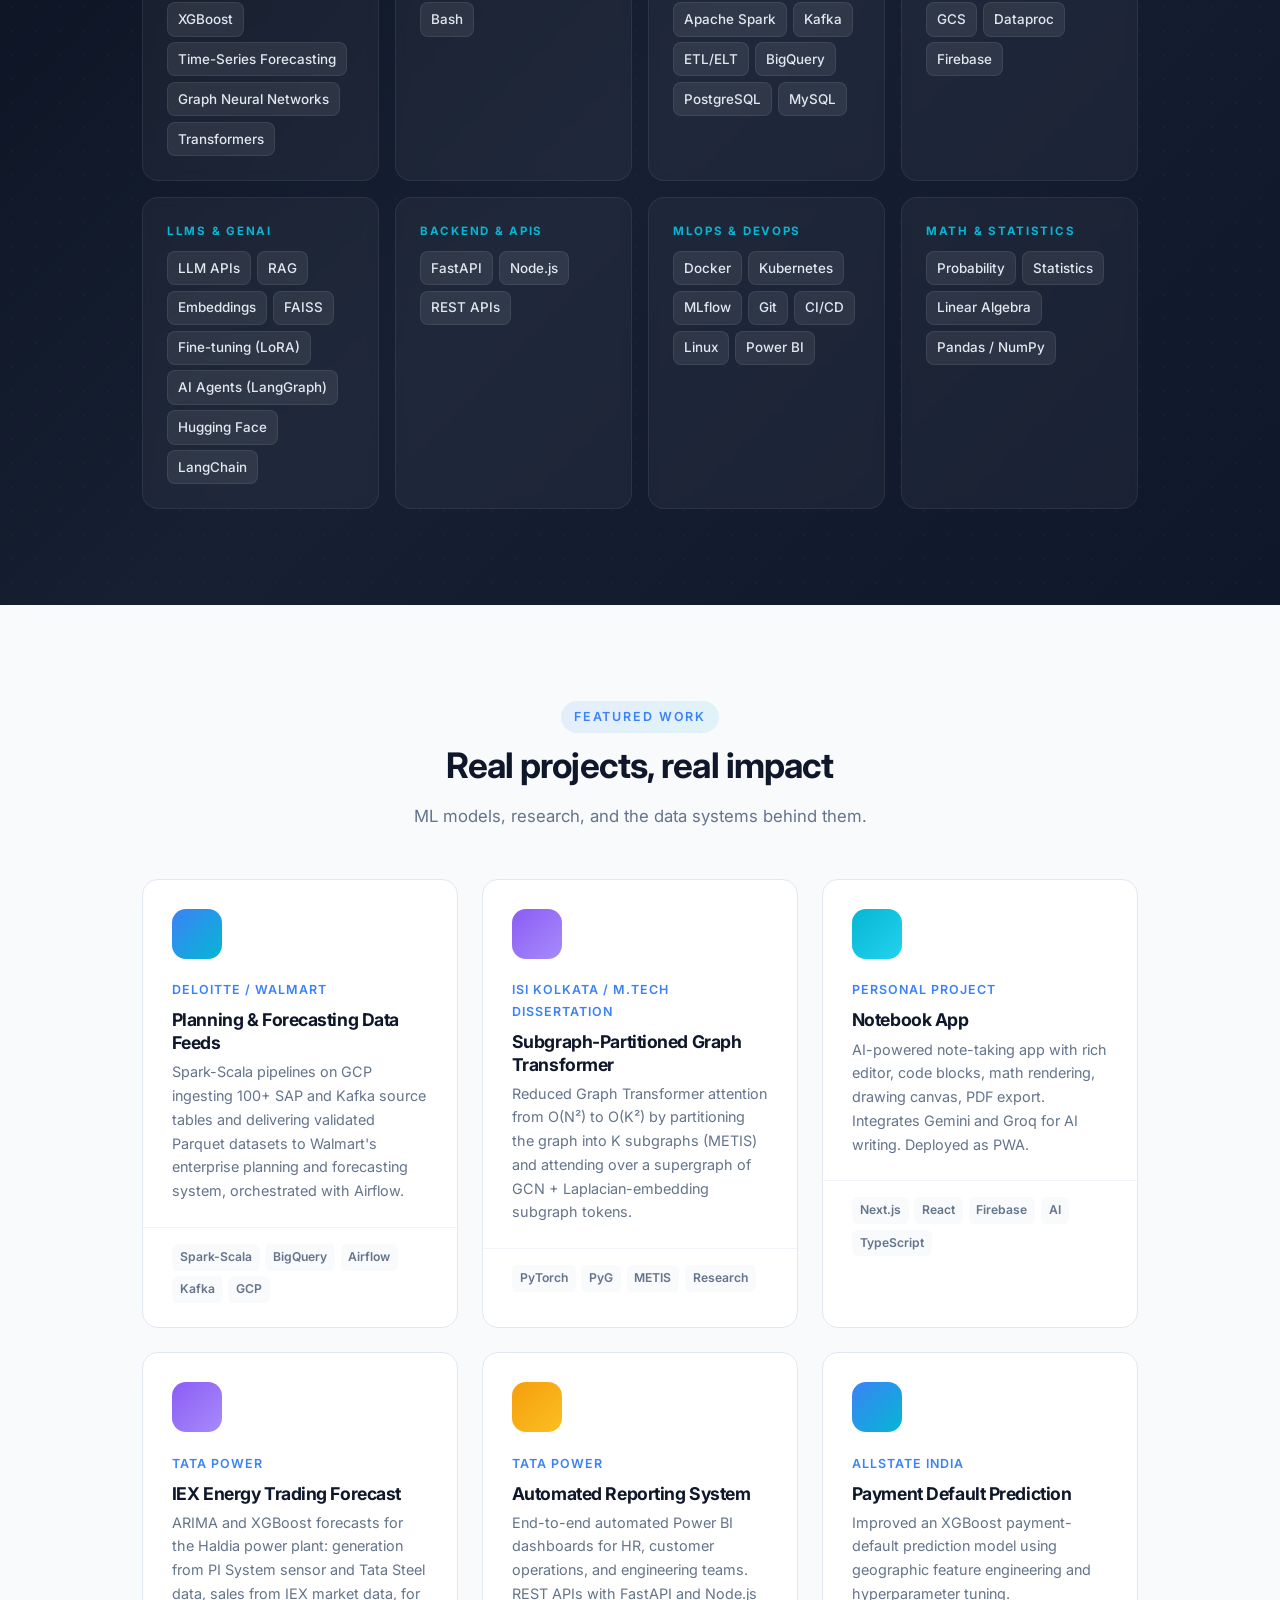
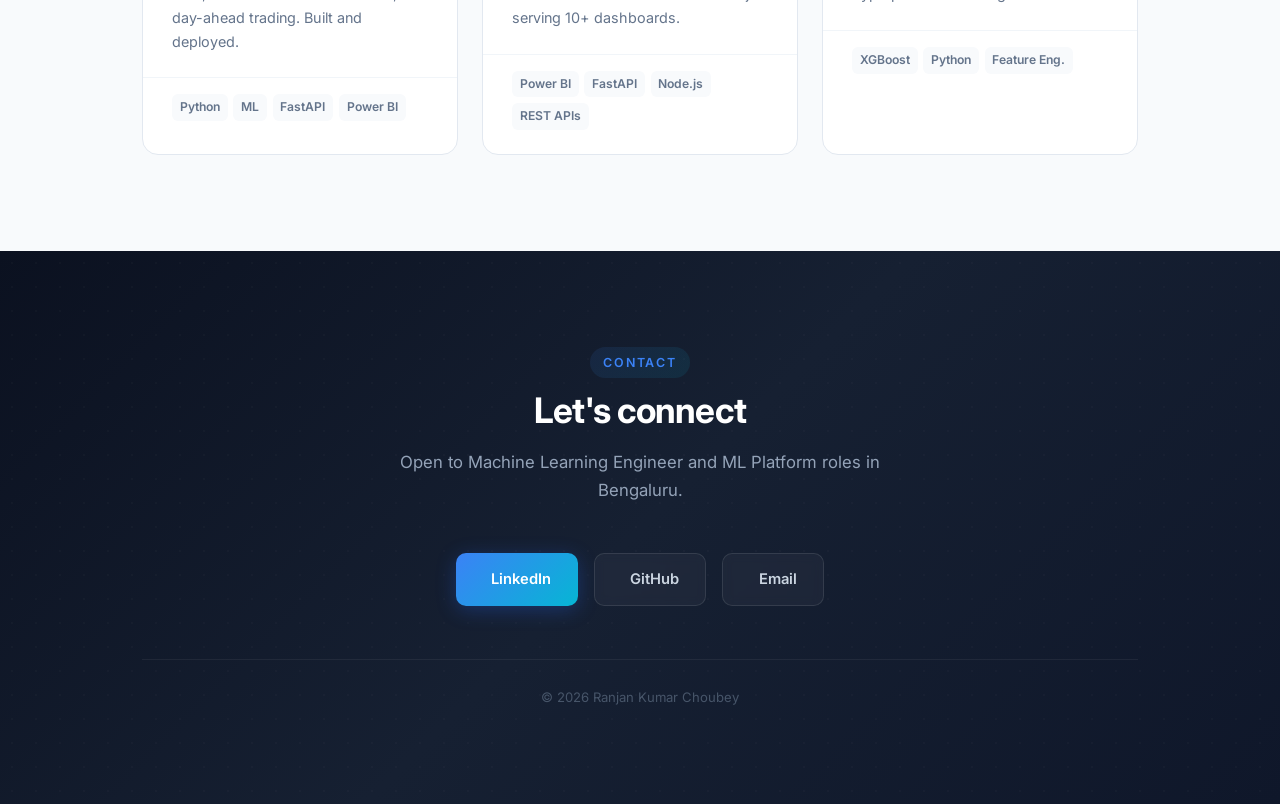
==== commit b19ac73e: "Skills: fine-tuning (LoRA), AI agents" ====
--- a/index.html
+++ b/index.html
@@ -284,6 +284,8 @@
 						<span class="skill-tag">RAG</span>
 						<span class="skill-tag">Embeddings</span>
 						<span class="skill-tag">FAISS</span>
+						<span class="skill-tag">Fine-tuning (LoRA)</span>
+						<span class="skill-tag">AI Agents (LangGraph)</span>
 						<span class="skill-tag">Hugging Face</span>
 						<span class="skill-tag">LangChain</span>
 					</div>
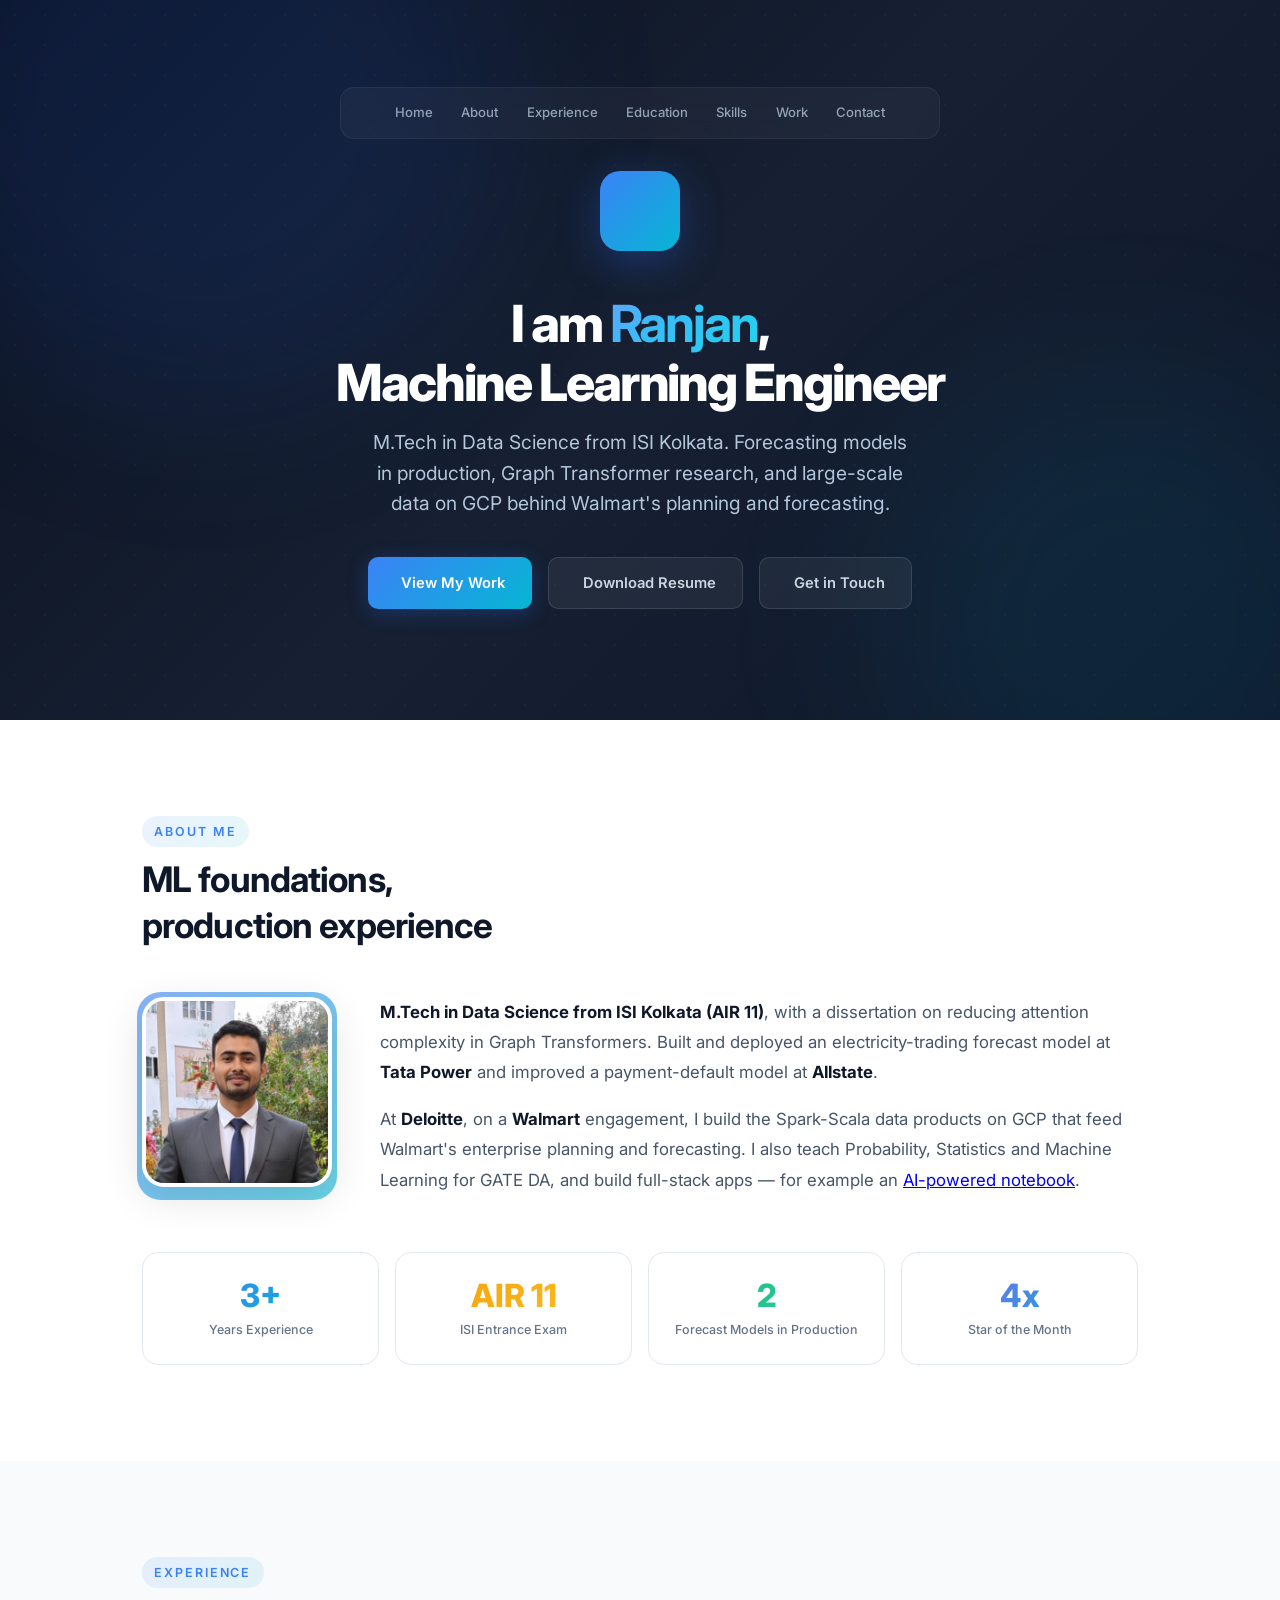
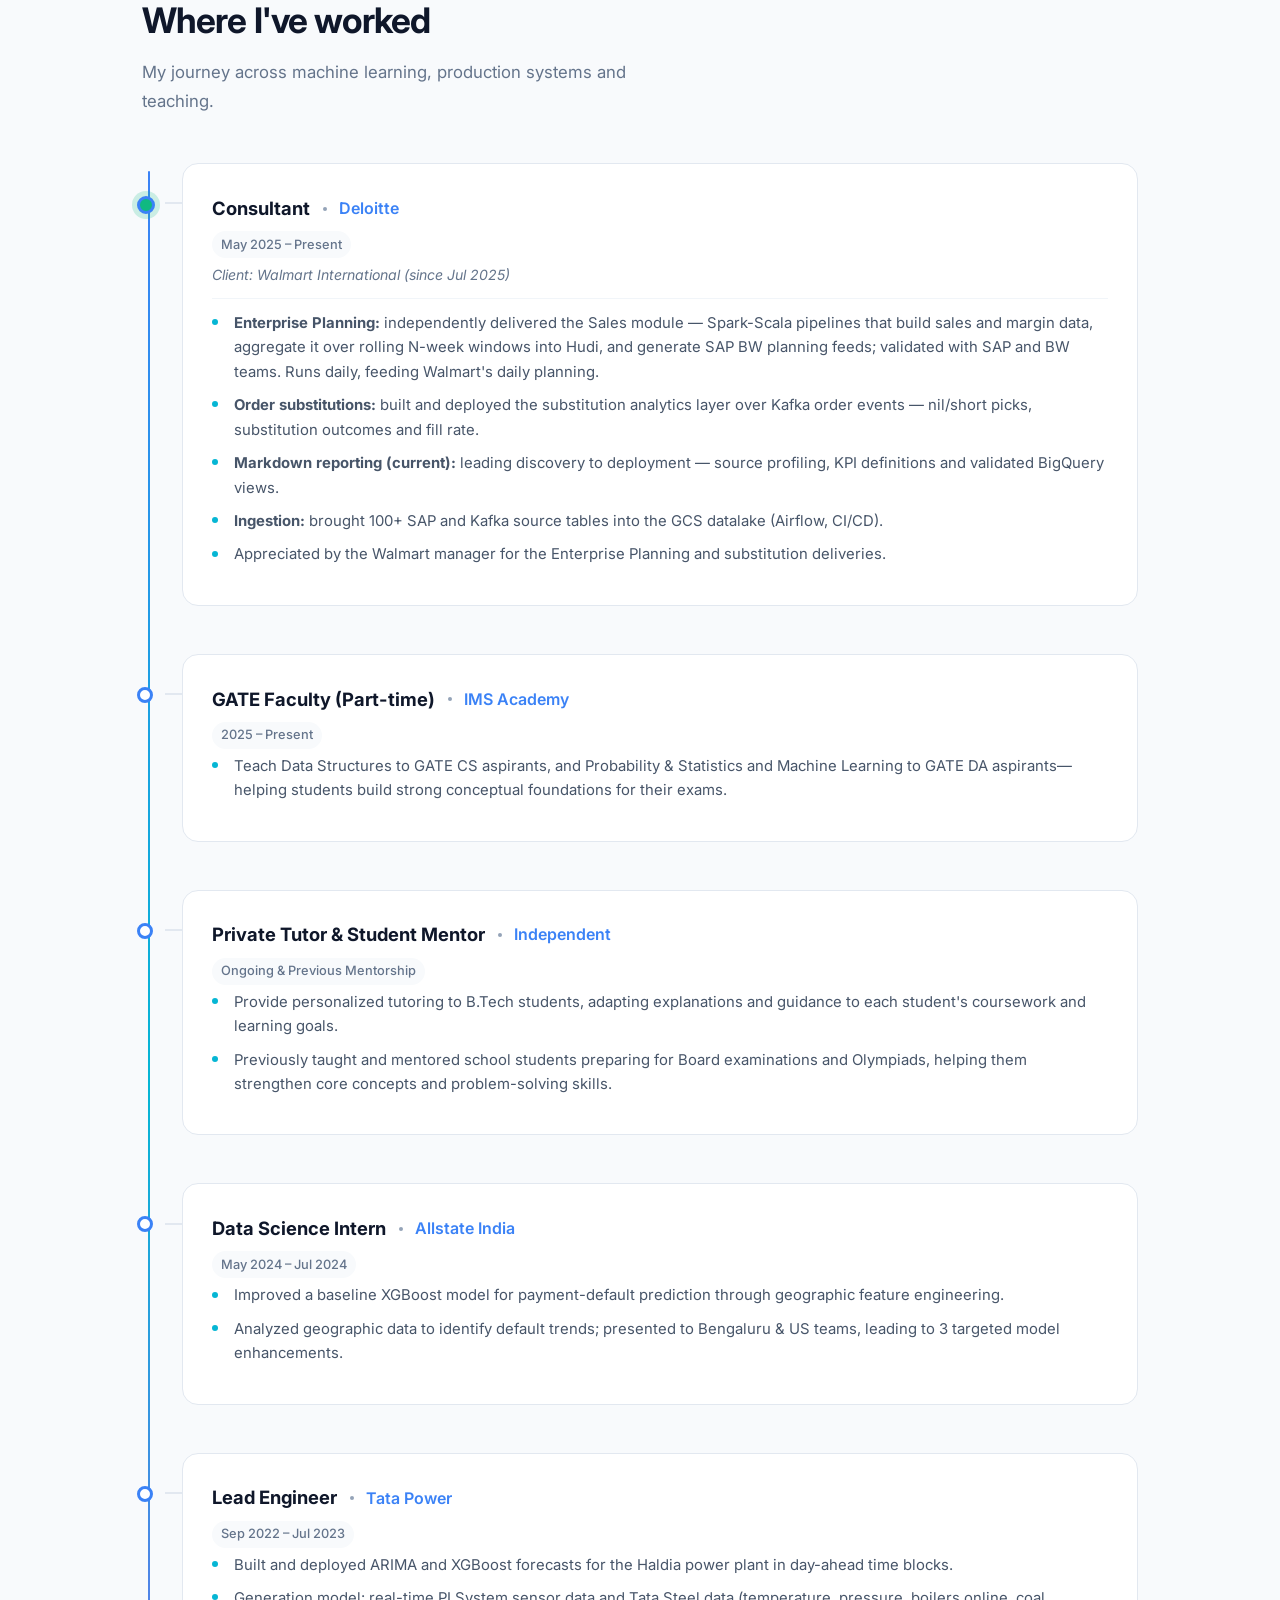
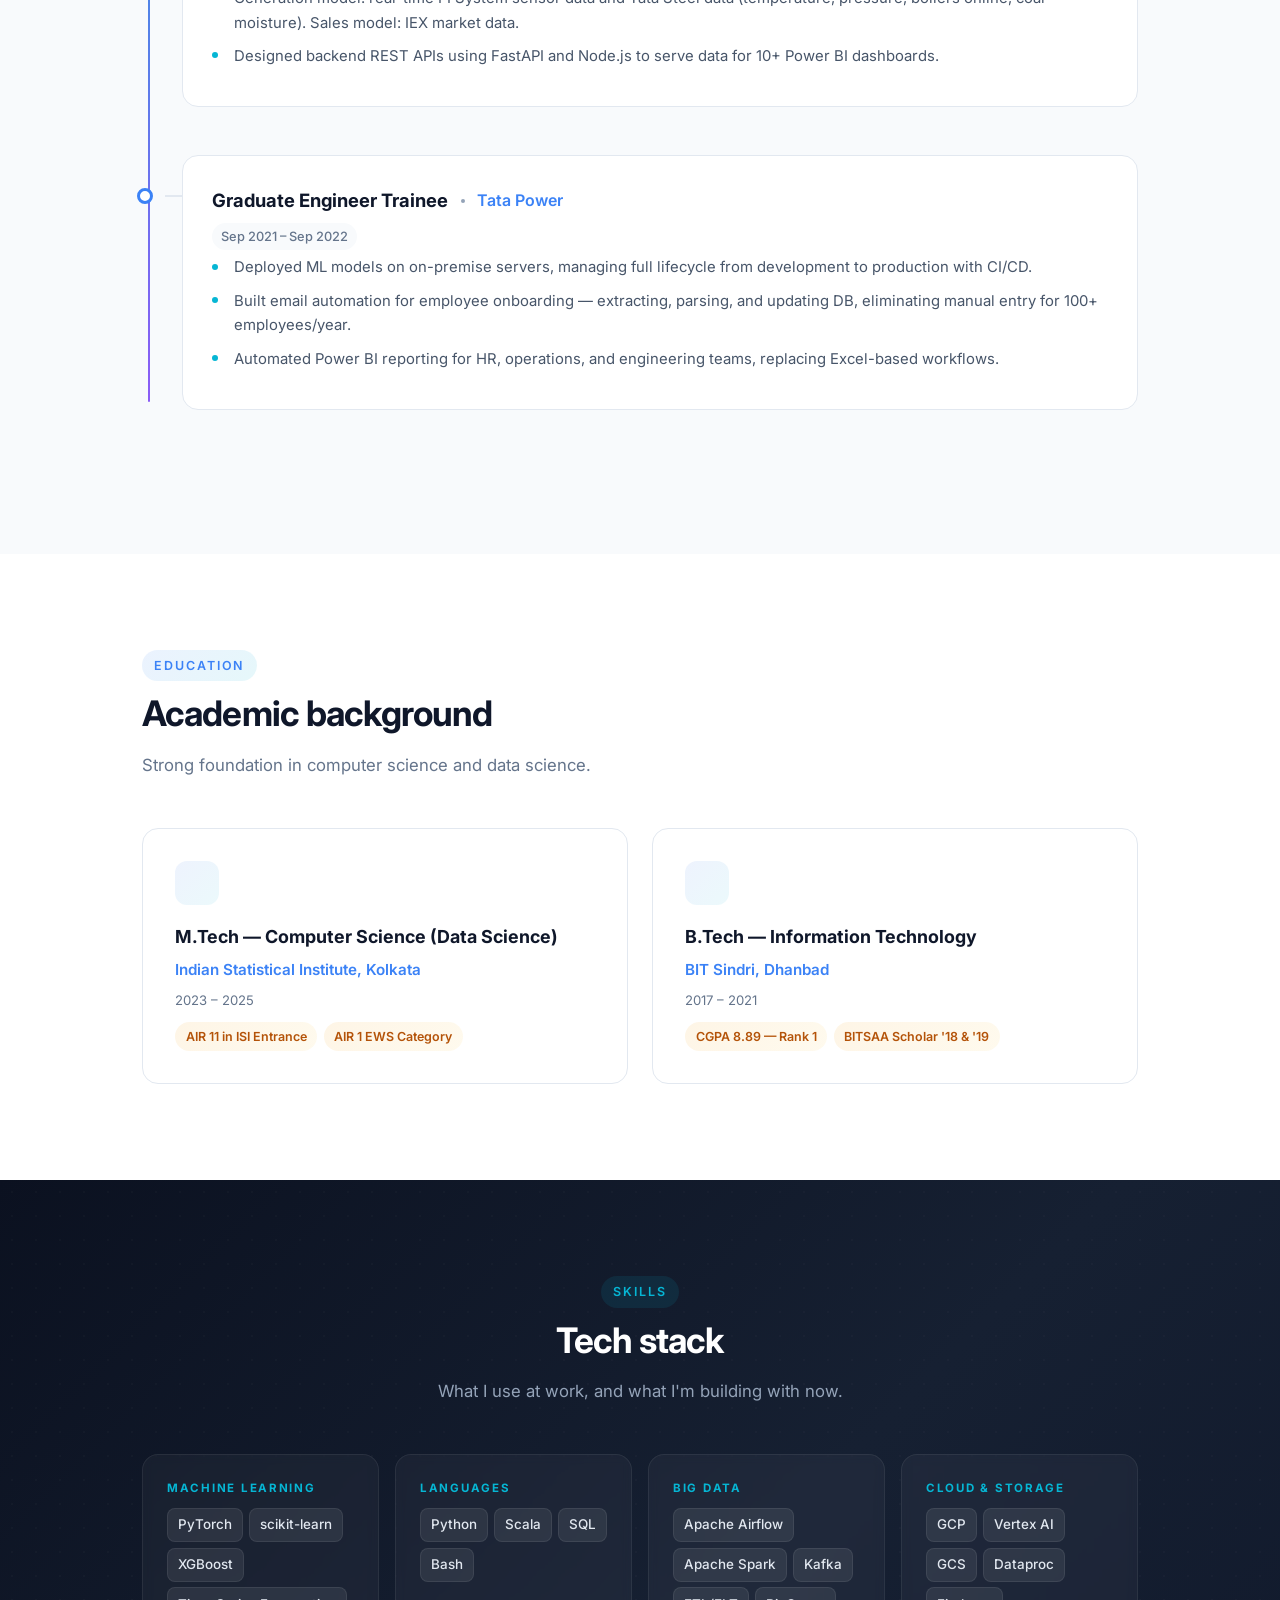
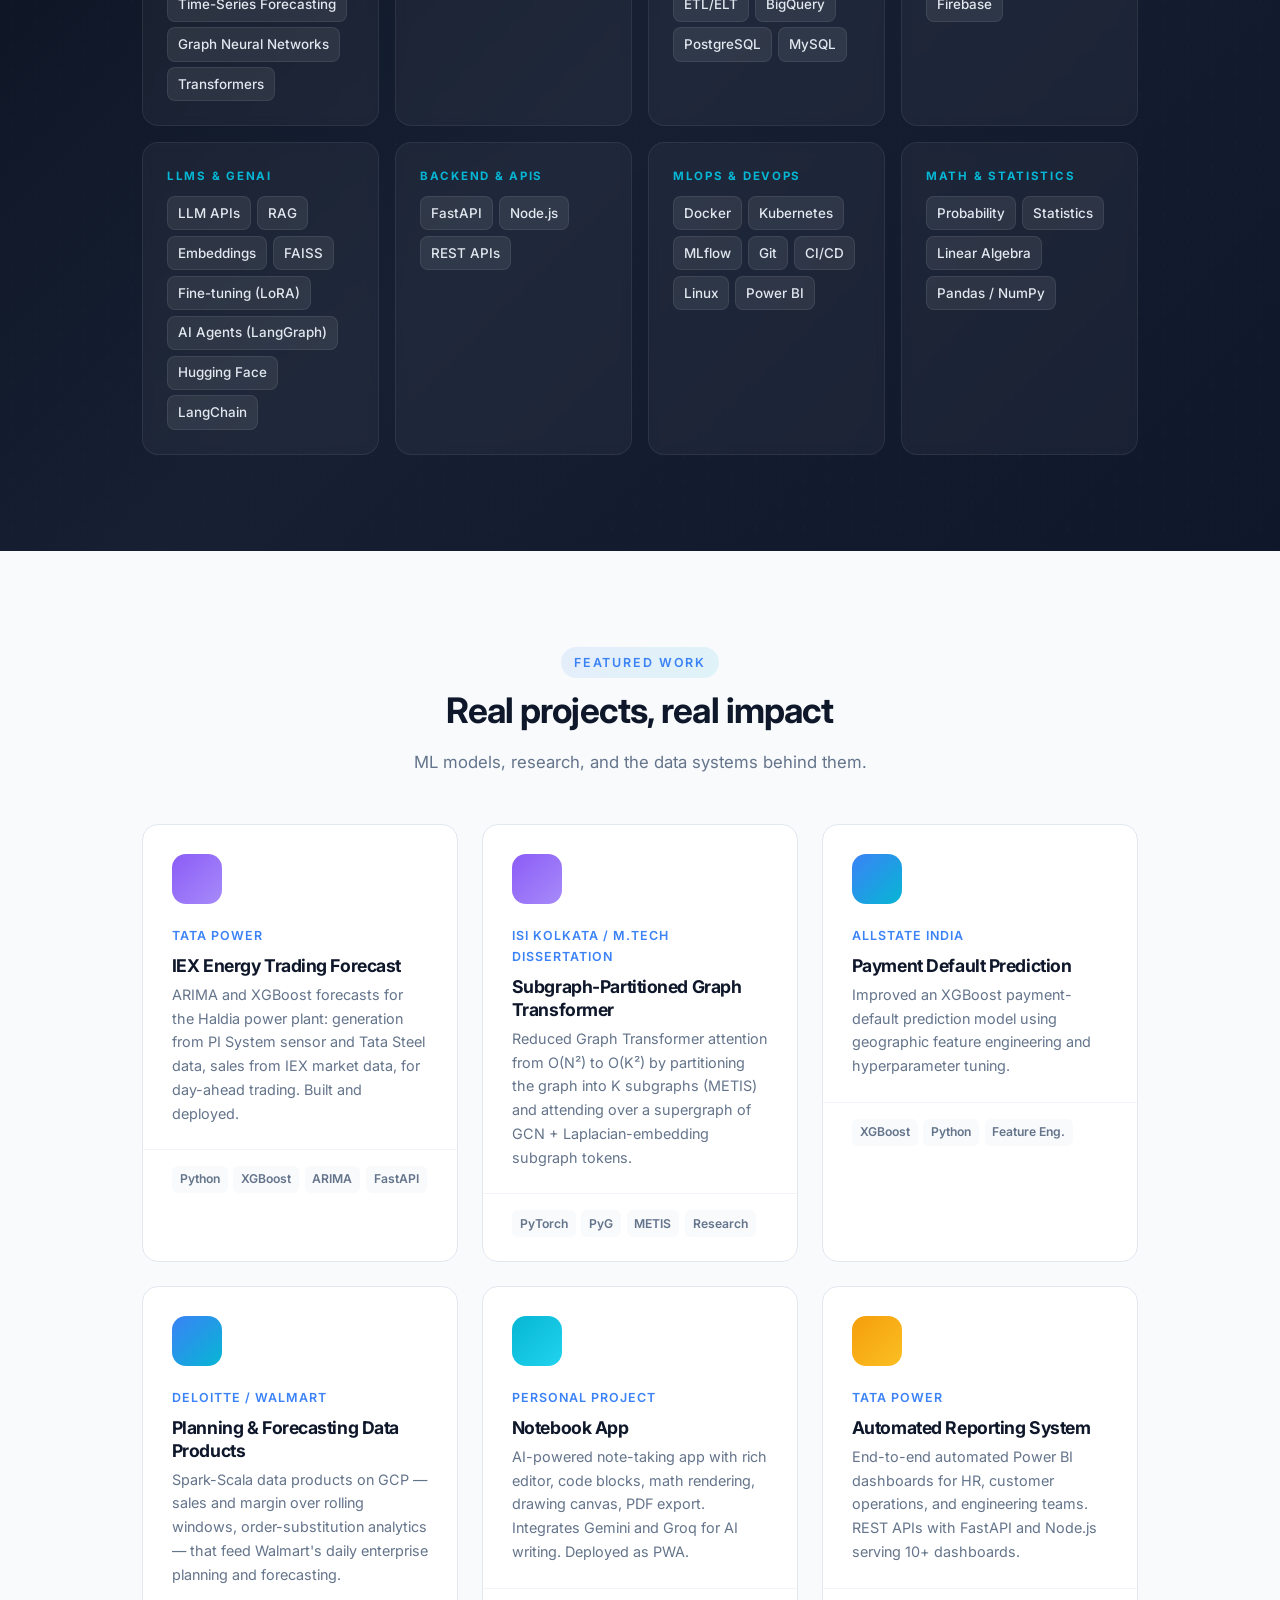
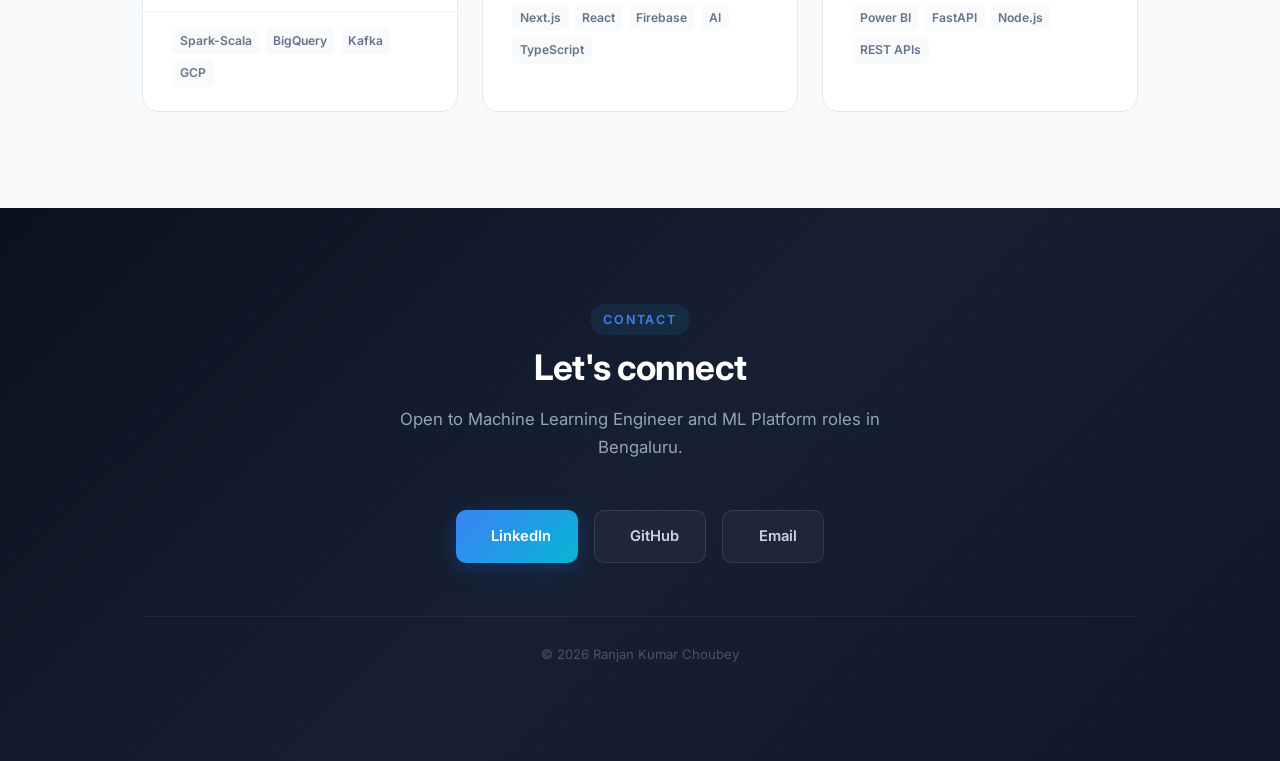
==== commit 56016261: "Position as Machine Learning Engineer; ML work first" ====
--- a/index.html
+++ b/index.html
@@ -2,10 +2,10 @@
 <html lang="en">
 
 <head>
-	<title>Ranjan Kumar Choubey — Machine Learning &amp; Data Systems</title>
+	<title>Ranjan Kumar Choubey — Machine Learning Engineer</title>
 	<link rel="icon" href="images/photograph.jpg" type="image/x-icon" />
 	<meta charset="utf-8" />
-	<meta name="description" content="Ranjan Kumar Choubey — ML and data engineer. M.Tech Data Science, ISI Kolkata. Forecasting models, Graph Transformers, Spark and GCP pipelines feeding Walmart's planning and forecasting." />
+	<meta name="description" content="Ranjan Kumar Choubey — Machine Learning Engineer. M.Tech Data Science, ISI Kolkata. Forecasting models in production, Graph Transformer research, LLMs and RAG." />
 	<meta name="viewport" content="width=device-width, initial-scale=1, user-scalable=no" />
 	<link rel="preconnect" href="https://fonts.googleapis.com">
 	<link rel="preconnect" href="https://fonts.gstatic.com" crossorigin>
@@ -33,8 +33,8 @@
 			<div class="hero-icon">
 				<i class="fas fa-brain"></i>
 			</div>
-			<h1>I am <strong>Ranjan</strong>,<br />I build ML &amp; data systems</h1>
-			<p class="hero-subtitle">M.Tech in Data Science from ISI Kolkata. Forecasting and risk models in industry, Graph Transformer research, and data pipelines that feed Walmart's planning and forecasting.</p>
+			<h1>I am <strong>Ranjan</strong>,<br />Machine Learning Engineer</h1>
+			<p class="hero-subtitle">M.Tech in Data Science from ISI Kolkata. Forecasting models in production, Graph Transformer research, and large-scale data on GCP behind Walmart's planning and forecasting.</p>
 			<div class="hero-cta">
 				<a href="#work" class="btn btn-primary"><i class="fas fa-briefcase"></i> View My Work</a>
 				<a href="Ranjan_Kumar_Choubey_Resume.pdf" class="btn btn-ghost" target="_blank" rel="noopener"><i class="fas fa-download"></i> Download Resume</a>
@@ -48,7 +48,7 @@
 		<div class="container-custom">
 			<div class="section-header fade-up">
 				<span class="section-label">About Me</span>
-				<h2 class="section-title">ML foundations,<br>production data experience</h2>
+				<h2 class="section-title">ML foundations,<br>production experience</h2>
 			</div>
 
 			<div class="about-content fade-up">
@@ -61,7 +61,7 @@
 						Built and deployed an electricity-trading forecast model at <strong>Tata Power</strong> and improved a payment-default model at <strong>Allstate</strong>.
 					</p>
 					<p>
-						At <strong>Deloitte</strong>, on a <strong>Walmart</strong> engagement, I build Spark-Scala and Airflow pipelines on GCP whose data feeds Walmart's enterprise planning and forecasting.
+						At <strong>Deloitte</strong>, on a <strong>Walmart</strong> engagement, I build the Spark-Scala data products on GCP that feed Walmart's enterprise planning and forecasting.
 						I also teach Probability, Statistics and Machine Learning for GATE DA, and build full-stack apps &mdash; for example an
 						<a href="https://app.ranjankchoubey.com" target="_blank" rel="noopener">AI-powered notebook</a>.
 					</p>
@@ -78,8 +78,8 @@
 					<span class="label">ISI Entrance Exam</span>
 				</div>
 				<div class="highlight-card fade-up">
-					<span class="num">100+</span>
-					<span class="label">Tables Ingested</span>
+					<span class="num">2</span>
+					<span class="label">Forecast Models in Production</span>
 				</div>
 				<div class="highlight-card fade-up">
 					<span class="num">4x</span>
@@ -95,24 +95,24 @@
 			<div class="section-header fade-up">
 				<span class="section-label">Experience</span>
 				<h2 class="section-title">Where I've worked</h2>
-				<p class="section-subtitle">My professional journey across machine learning, data engineering and software development.</p>
+				<p class="section-subtitle">My journey across machine learning, production systems and teaching.</p>
 			</div>
 
 			<div class="timeline">
 				<!-- Deloitte -->
 				<div class="timeline-item fade-up">
 					<div class="timeline-header">
-						<span class="timeline-role">Consultant (Data Engineering)</span>
+						<span class="timeline-role">Consultant</span>
 						<span class="timeline-dot"></span>
 						<a href="https://www.deloitte.com/" class="timeline-company" target="_blank" rel="noopener">Deloitte</a>
 					</div>
 					<span class="timeline-date">May 2025 – Present</span>
-					<div class="timeline-client">Client: Walmart International (since Jul 2025) — data ingestion, then consumption-layer data products</div>
-					<ul class="timeline-bullets">
-						<li><strong>Ingestion:</strong> brought 100+ SAP (ECC, EWM, CAR) and Kafka source tables into the GCS datalake, orchestrated with Airflow and released via CI/CD.</li>
+					<div class="timeline-client">Client: Walmart International (since Jul 2025)</div>
+					<ul class="timeline-bullets">
 						<li><strong>Enterprise Planning:</strong> independently delivered the Sales module &mdash; Spark-Scala pipelines that build sales and margin data, aggregate it over rolling N-week windows into Hudi, and generate SAP BW planning feeds; validated with SAP and BW teams. Runs daily, feeding Walmart's daily planning.</li>
 						<li><strong>Order substitutions:</strong> built and deployed the substitution analytics layer over Kafka order events &mdash; nil/short picks, substitution outcomes and fill rate.</li>
 						<li><strong>Markdown reporting (current):</strong> leading discovery to deployment &mdash; source profiling, KPI definitions and validated BigQuery views.</li>
+						<li><strong>Ingestion:</strong> brought 100+ SAP and Kafka source tables into the GCS datalake (Airflow, CI/CD).</li>
 						<li>Appreciated by the Walmart manager for the Enterprise Planning and substitution deliveries.</li>
 					</ul>
 				</div>
@@ -256,7 +256,7 @@
 					</div>
 				</div>
 				<div class="skill-card fade-up">
-					<div class="skill-category">Data Engineering</div>
+					<div class="skill-category">Big Data</div>
 					<div class="skill-tags">
 						<span class="skill-tag">Apache Airflow</span>
 						<span class="skill-tag">Apache Spark</span>
@@ -335,19 +335,18 @@
 			<div class="work-grid stagger" style="text-align: left;">
 				<div class="work-card fade-up">
 					<div class="work-card-header">
-						<div class="work-card-icon blue"><i class="fas fa-database"></i></div>
-					</div>
-					<div class="work-card-body">
-						<span class="work-card-company">Deloitte / Walmart</span>
-						<h3>Planning &amp; Forecasting Data Feeds</h3>
-						<p>Spark-Scala pipelines on GCP ingesting 100+ SAP and Kafka source tables and delivering validated Parquet datasets to Walmart's enterprise planning and forecasting system, orchestrated with Airflow.</p>
-					</div>
-					<div class="work-card-tags">
-						<span class="work-tag">Spark-Scala</span>
-						<span class="work-tag">BigQuery</span>
-						<span class="work-tag">Airflow</span>
-						<span class="work-tag">Kafka</span>
-						<span class="work-tag">GCP</span>
+						<div class="work-card-icon purple"><i class="fas fa-bolt"></i></div>
+					</div>
+					<div class="work-card-body">
+						<span class="work-card-company">Tata Power</span>
+						<h3>IEX Energy Trading Forecast</h3>
+						<p>ARIMA and XGBoost forecasts for the Haldia power plant: generation from PI System sensor and Tata Steel data, sales from IEX market data, for day-ahead trading. Built and deployed.</p>
+					</div>
+					<div class="work-card-tags">
+						<span class="work-tag">Python</span>
+						<span class="work-tag">XGBoost</span>
+						<span class="work-tag">ARIMA</span>
+						<span class="work-tag">FastAPI</span>
 					</div>
 				</div>
 
@@ -365,6 +364,39 @@
 						<span class="work-tag">PyG</span>
 						<span class="work-tag">METIS</span>
 						<span class="work-tag">Research</span>
+					</div>
+				</div>
+
+				<div class="work-card fade-up">
+					<div class="work-card-header">
+						<div class="work-card-icon blue"><i class="fas fa-shield-alt"></i></div>
+					</div>
+					<div class="work-card-body">
+						<span class="work-card-company">Allstate India</span>
+						<h3>Payment Default Prediction</h3>
+						<p>Improved an XGBoost payment-default prediction model using geographic feature engineering and hyperparameter tuning.</p>
+					</div>
+					<div class="work-card-tags">
+						<span class="work-tag">XGBoost</span>
+						<span class="work-tag">Python</span>
+						<span class="work-tag">Feature Eng.</span>
+					</div>
+				</div>
+
+				<div class="work-card fade-up">
+					<div class="work-card-header">
+						<div class="work-card-icon blue"><i class="fas fa-database"></i></div>
+					</div>
+					<div class="work-card-body">
+						<span class="work-card-company">Deloitte / Walmart</span>
+						<h3>Planning &amp; Forecasting Data Products</h3>
+						<p>Spark-Scala data products on GCP &mdash; sales and margin over rolling windows, order-substitution analytics &mdash; that feed Walmart's daily enterprise planning and forecasting.</p>
+					</div>
+					<div class="work-card-tags">
+						<span class="work-tag">Spark-Scala</span>
+						<span class="work-tag">BigQuery</span>
+						<span class="work-tag">Kafka</span>
+						<span class="work-tag">GCP</span>
 					</div>
 				</div>
 
@@ -388,23 +420,6 @@
 
 				<div class="work-card fade-up">
 					<div class="work-card-header">
-						<div class="work-card-icon purple"><i class="fas fa-bolt"></i></div>
-					</div>
-					<div class="work-card-body">
-						<span class="work-card-company">Tata Power</span>
-						<h3>IEX Energy Trading Forecast</h3>
-						<p>ARIMA and XGBoost forecasts for the Haldia power plant: generation from PI System sensor and Tata Steel data, sales from IEX market data, for day-ahead trading. Built and deployed.</p>
-					</div>
-					<div class="work-card-tags">
-						<span class="work-tag">Python</span>
-						<span class="work-tag">ML</span>
-						<span class="work-tag">FastAPI</span>
-						<span class="work-tag">Power BI</span>
-					</div>
-				</div>
-
-				<div class="work-card fade-up">
-					<div class="work-card-header">
 						<div class="work-card-icon orange"><i class="fas fa-chart-bar"></i></div>
 					</div>
 					<div class="work-card-body">
@@ -417,22 +432,6 @@
 						<span class="work-tag">FastAPI</span>
 						<span class="work-tag">Node.js</span>
 						<span class="work-tag">REST APIs</span>
-					</div>
-				</div>
-
-				<div class="work-card fade-up">
-					<div class="work-card-header">
-						<div class="work-card-icon blue"><i class="fas fa-shield-alt"></i></div>
-					</div>
-					<div class="work-card-body">
-						<span class="work-card-company">Allstate India</span>
-						<h3>Payment Default Prediction</h3>
-						<p>Improved an XGBoost payment-default prediction model using geographic feature engineering and hyperparameter tuning.</p>
-					</div>
-					<div class="work-card-tags">
-						<span class="work-tag">XGBoost</span>
-						<span class="work-tag">Python</span>
-						<span class="work-tag">Feature Eng.</span>
 					</div>
 				</div>
 			</div>
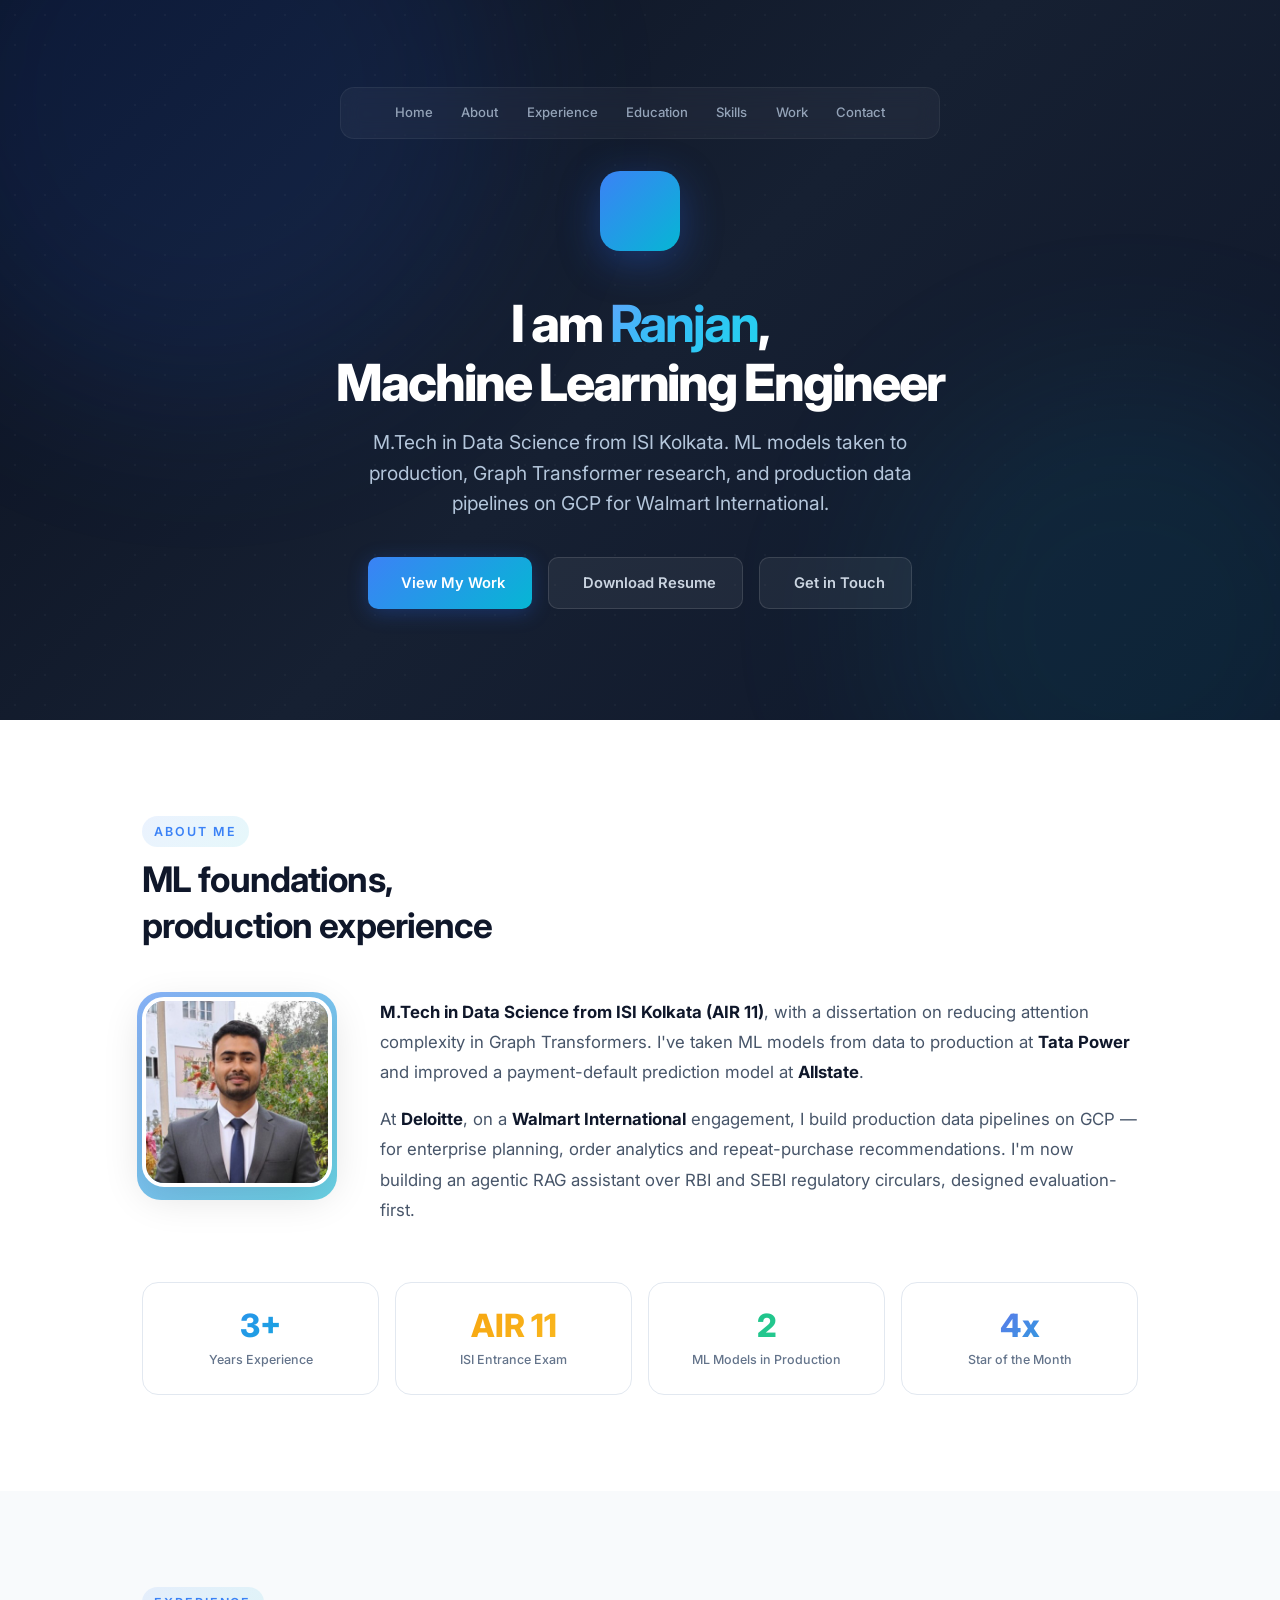
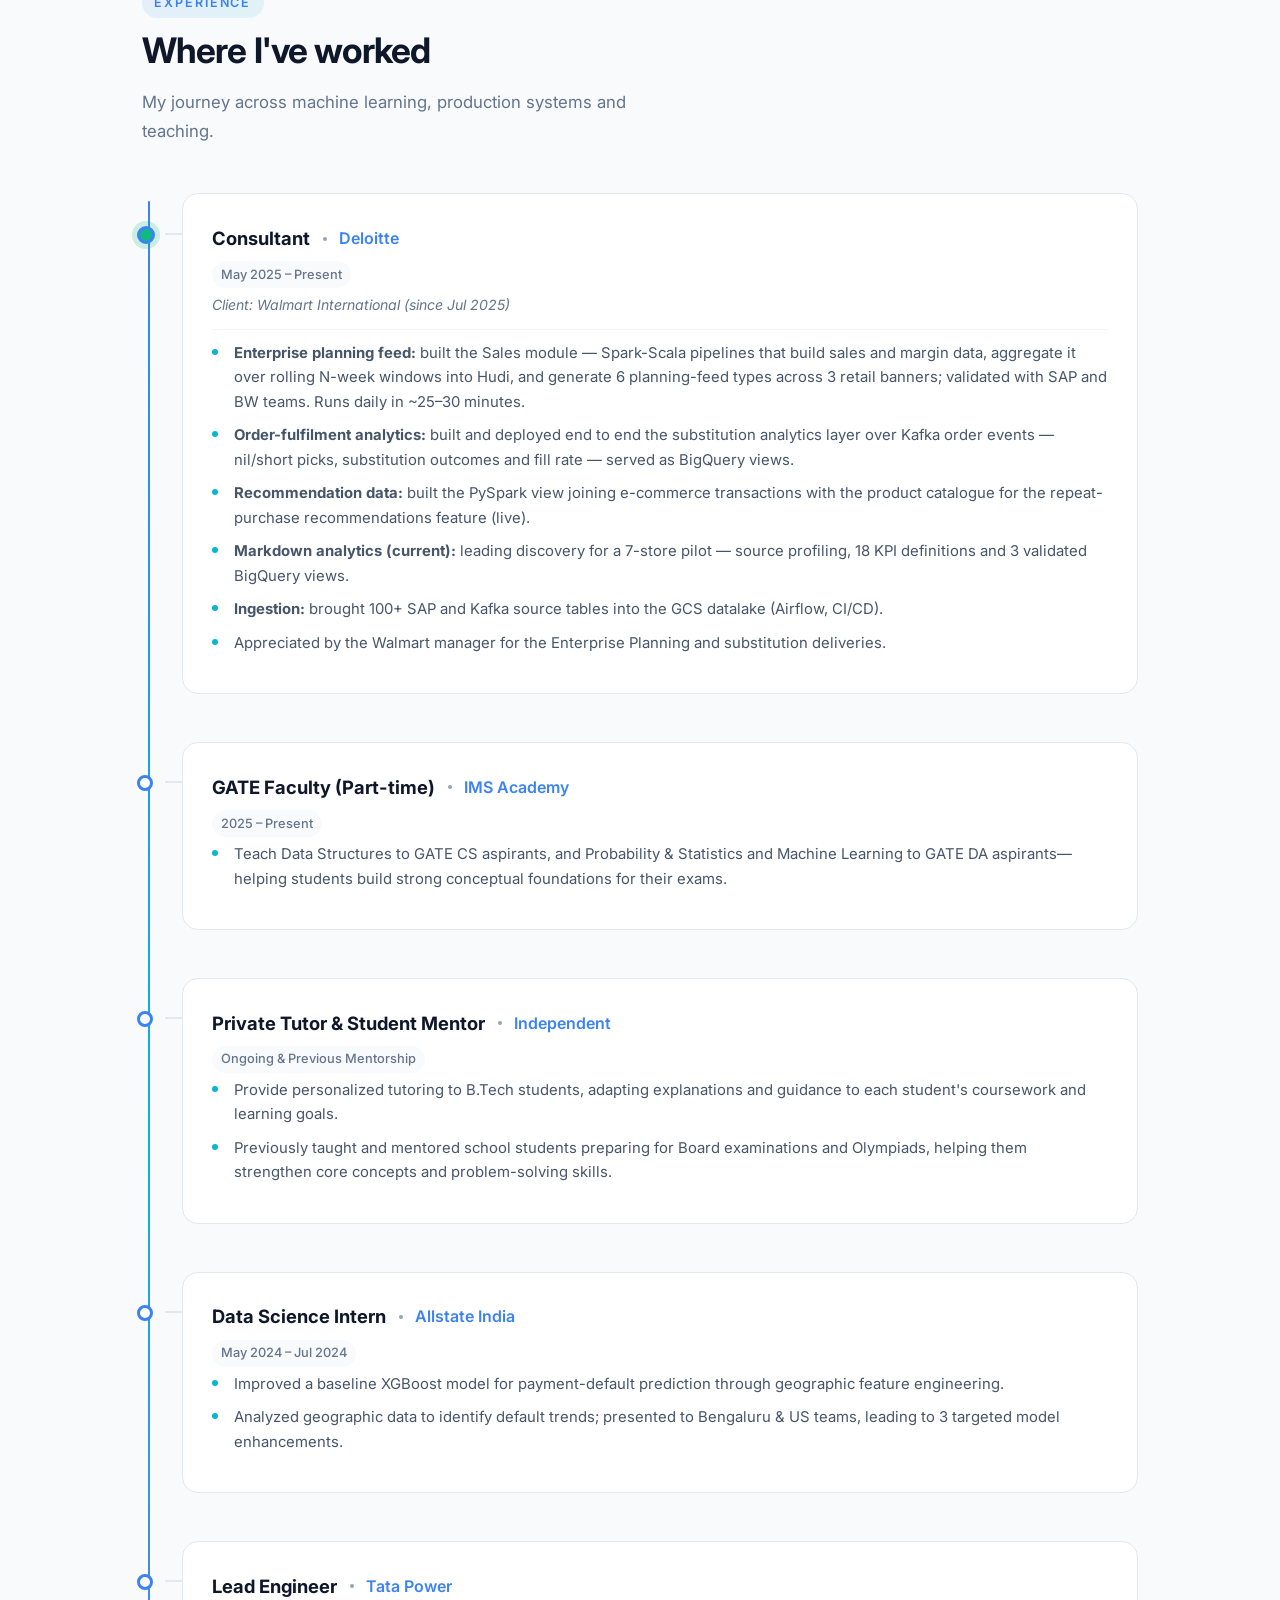
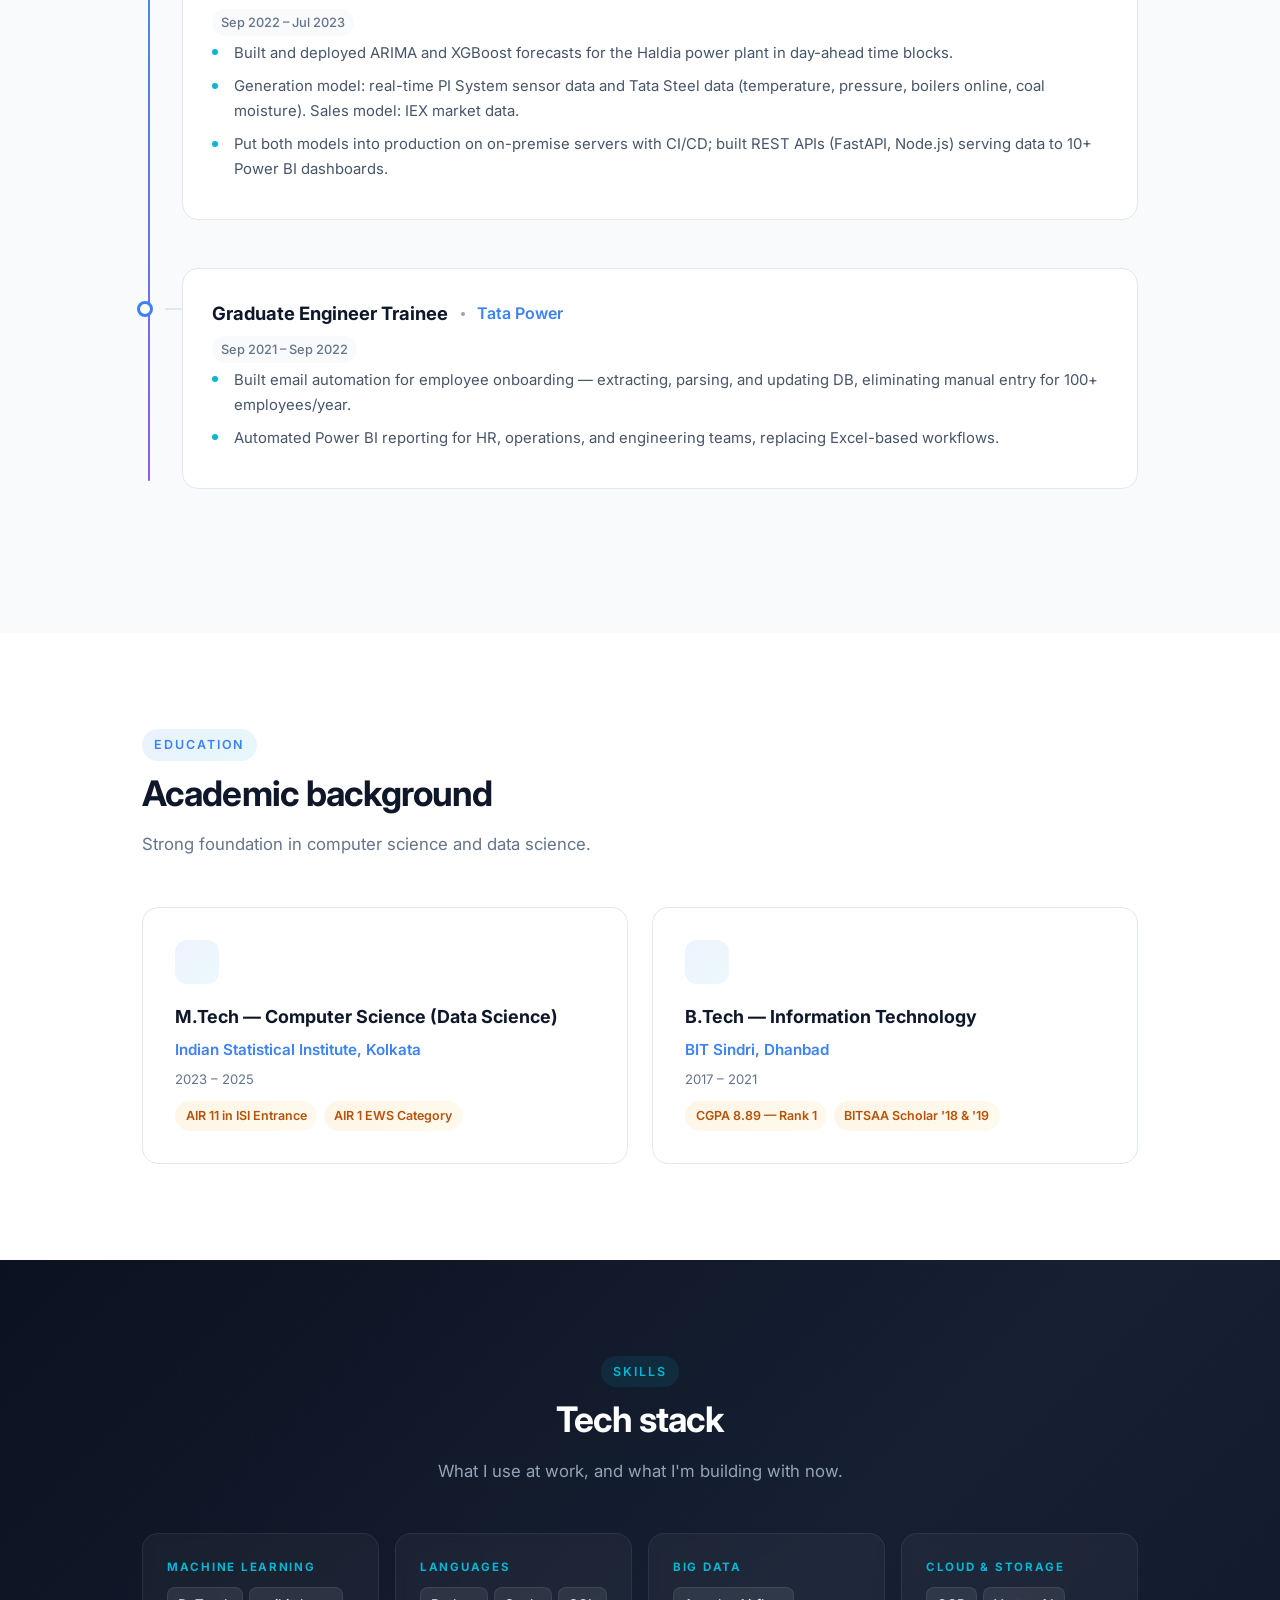
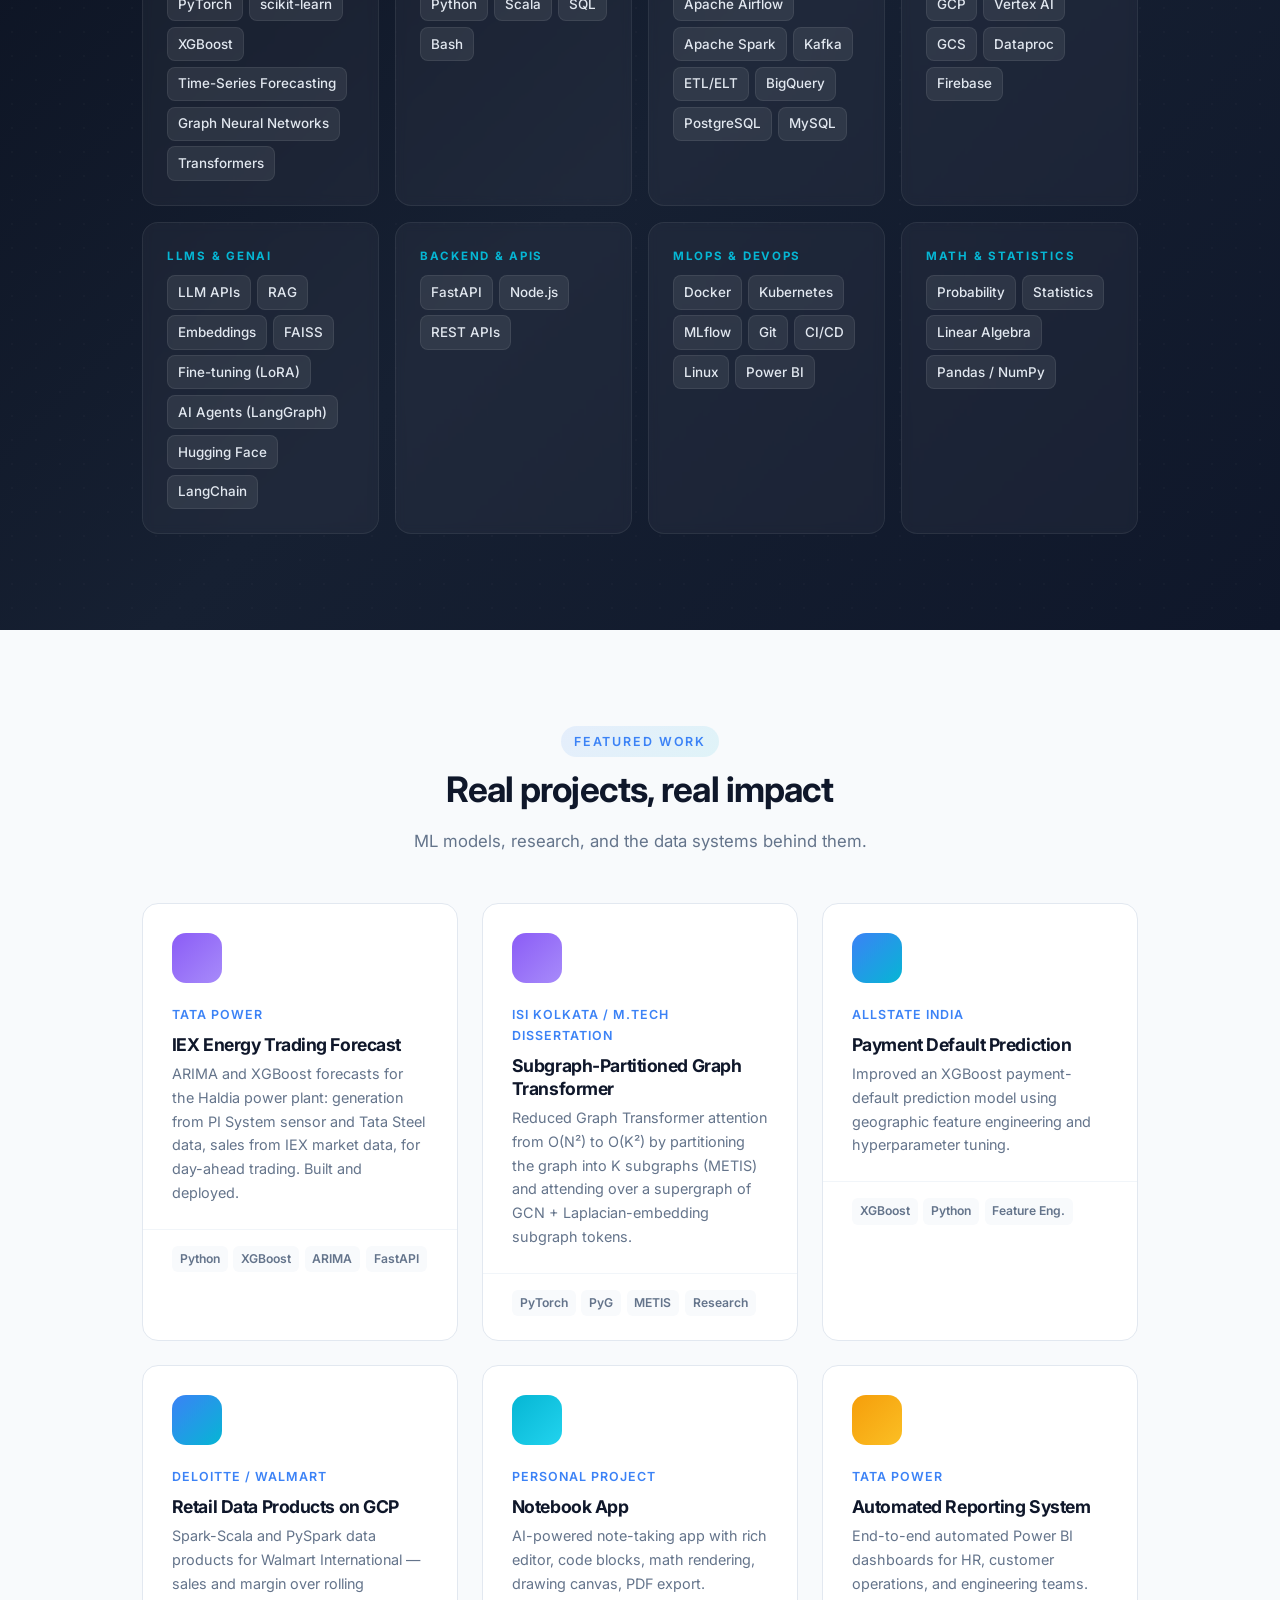
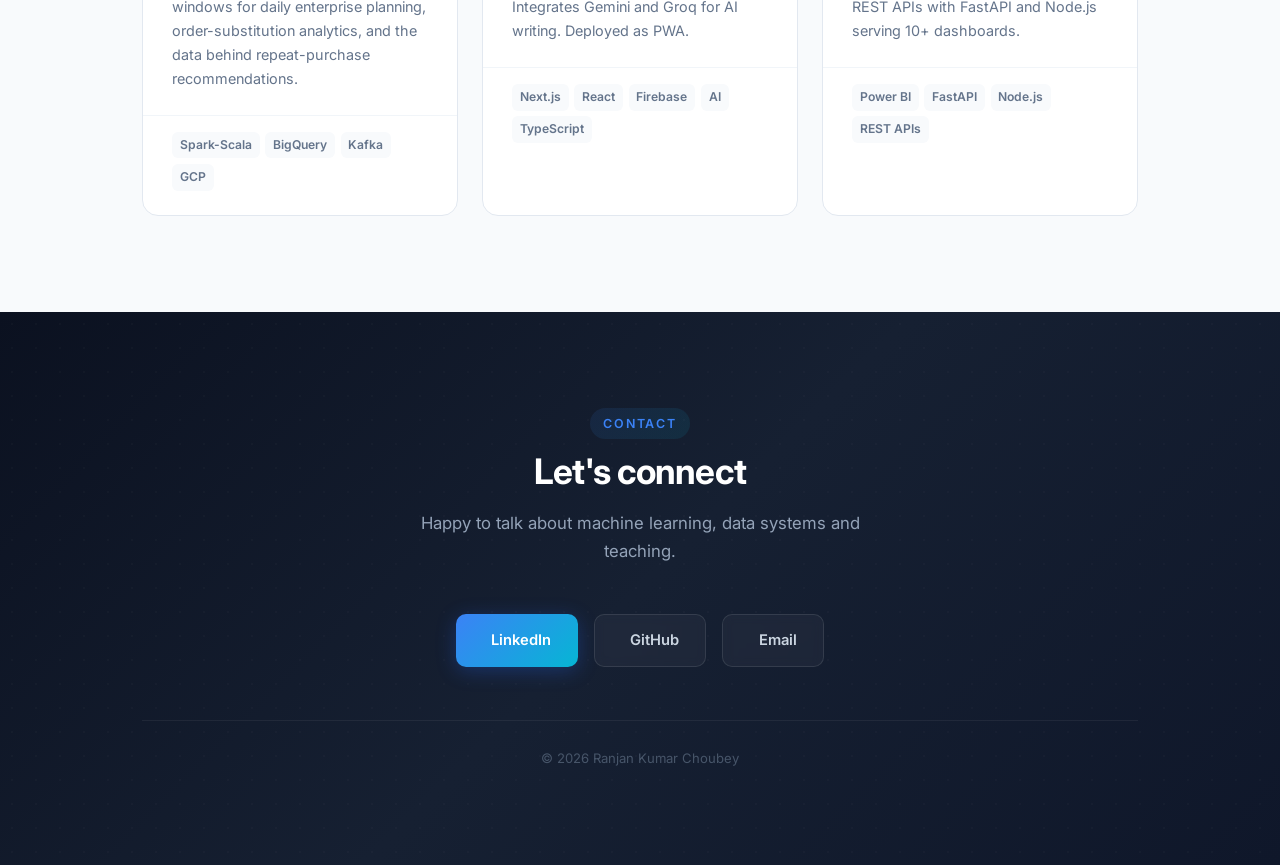
==== commit 9f75e678: "Align with LinkedIn: broader ML positioning, recommendation data, RAG capstone Co-authored-by: Copil" ====
--- a/index.html
+++ b/index.html
@@ -5,7 +5,7 @@
 	<title>Ranjan Kumar Choubey — Machine Learning Engineer</title>
 	<link rel="icon" href="images/photograph.jpg" type="image/x-icon" />
 	<meta charset="utf-8" />
-	<meta name="description" content="Ranjan Kumar Choubey — Machine Learning Engineer. M.Tech Data Science, ISI Kolkata. Forecasting models in production, Graph Transformer research, LLMs and RAG." />
+	<meta name="description" content="Ranjan Kumar Choubey — Machine Learning Engineer. M.Tech Data Science, ISI Kolkata. ML models deployed to production, Graph Transformer research, production data pipelines on GCP, LLMs and RAG." />
 	<meta name="viewport" content="width=device-width, initial-scale=1, user-scalable=no" />
 	<link rel="preconnect" href="https://fonts.googleapis.com">
 	<link rel="preconnect" href="https://fonts.gstatic.com" crossorigin>
@@ -34,7 +34,7 @@
 				<i class="fas fa-brain"></i>
 			</div>
 			<h1>I am <strong>Ranjan</strong>,<br />Machine Learning Engineer</h1>
-			<p class="hero-subtitle">M.Tech in Data Science from ISI Kolkata. Forecasting models in production, Graph Transformer research, and large-scale data on GCP behind Walmart's planning and forecasting.</p>
+			<p class="hero-subtitle">M.Tech in Data Science from ISI Kolkata. ML models taken to production, Graph Transformer research, and production data pipelines on GCP for Walmart International.</p>
 			<div class="hero-cta">
 				<a href="#work" class="btn btn-primary"><i class="fas fa-briefcase"></i> View My Work</a>
 				<a href="Ranjan_Kumar_Choubey_Resume.pdf" class="btn btn-ghost" target="_blank" rel="noopener"><i class="fas fa-download"></i> Download Resume</a>
@@ -58,12 +58,11 @@
 				<div class="about-text">
 					<p>
 						<strong>M.Tech in Data Science from ISI Kolkata (AIR 11)</strong>, with a dissertation on reducing attention complexity in Graph Transformers.
-						Built and deployed an electricity-trading forecast model at <strong>Tata Power</strong> and improved a payment-default model at <strong>Allstate</strong>.
+						I've taken ML models from data to production at <strong>Tata Power</strong> and improved a payment-default prediction model at <strong>Allstate</strong>.
 					</p>
 					<p>
-						At <strong>Deloitte</strong>, on a <strong>Walmart</strong> engagement, I build the Spark-Scala data products on GCP that feed Walmart's enterprise planning and forecasting.
-						I also teach Probability, Statistics and Machine Learning for GATE DA, and build full-stack apps &mdash; for example an
-						<a href="https://app.ranjankchoubey.com" target="_blank" rel="noopener">AI-powered notebook</a>.
+						At <strong>Deloitte</strong>, on a <strong>Walmart International</strong> engagement, I build production data pipelines on GCP &mdash; for enterprise planning, order analytics and repeat-purchase recommendations.
+						I'm now building an agentic RAG assistant over RBI and SEBI regulatory circulars, designed evaluation-first.
 					</p>
 				</div>
 			</div>
@@ -79,7 +78,7 @@
 				</div>
 				<div class="highlight-card fade-up">
 					<span class="num">2</span>
-					<span class="label">Forecast Models in Production</span>
+					<span class="label">ML Models in Production</span>
 				</div>
 				<div class="highlight-card fade-up">
 					<span class="num">4x</span>
@@ -109,9 +108,10 @@
 					<span class="timeline-date">May 2025 – Present</span>
 					<div class="timeline-client">Client: Walmart International (since Jul 2025)</div>
 					<ul class="timeline-bullets">
-						<li><strong>Enterprise Planning:</strong> independently delivered the Sales module &mdash; Spark-Scala pipelines that build sales and margin data, aggregate it over rolling N-week windows into Hudi, and generate SAP BW planning feeds; validated with SAP and BW teams. Runs daily, feeding Walmart's daily planning.</li>
-						<li><strong>Order substitutions:</strong> built and deployed the substitution analytics layer over Kafka order events &mdash; nil/short picks, substitution outcomes and fill rate.</li>
-						<li><strong>Markdown reporting (current):</strong> leading discovery to deployment &mdash; source profiling, KPI definitions and validated BigQuery views.</li>
+						<li><strong>Enterprise planning feed:</strong> built the Sales module &mdash; Spark-Scala pipelines that build sales and margin data, aggregate it over rolling N-week windows into Hudi, and generate 6 planning-feed types across 3 retail banners; validated with SAP and BW teams. Runs daily in ~25&ndash;30 minutes.</li>
+						<li><strong>Order-fulfilment analytics:</strong> built and deployed end to end the substitution analytics layer over Kafka order events &mdash; nil/short picks, substitution outcomes and fill rate &mdash; served as BigQuery views.</li>
+						<li><strong>Recommendation data:</strong> built the PySpark view joining e-commerce transactions with the product catalogue for the repeat-purchase recommendations feature (live).</li>
+						<li><strong>Markdown analytics (current):</strong> leading discovery for a 7-store pilot &mdash; source profiling, 18 KPI definitions and 3 validated BigQuery views.</li>
 						<li><strong>Ingestion:</strong> brought 100+ SAP and Kafka source tables into the GCS datalake (Airflow, CI/CD).</li>
 						<li>Appreciated by the Walmart manager for the Enterprise Planning and substitution deliveries.</li>
 					</ul>
@@ -169,7 +169,7 @@
 					<ul class="timeline-bullets">
 						<li>Built and deployed ARIMA and XGBoost forecasts for the Haldia power plant in day-ahead time blocks.</li>
 						<li>Generation model: real-time PI System sensor data and Tata Steel data (temperature, pressure, boilers online, coal moisture). Sales model: IEX market data.</li>
-						<li>Designed backend REST APIs using FastAPI and Node.js to serve data for 10+ Power BI dashboards.</li>
+						<li>Put both models into production on on-premise servers with CI/CD; built REST APIs (FastAPI, Node.js) serving data to 10+ Power BI dashboards.</li>
 					</ul>
 				</div>
 
@@ -182,7 +182,6 @@
 					</div>
 					<span class="timeline-date">Sep 2021 – Sep 2022</span>
 					<ul class="timeline-bullets">
-						<li>Deployed ML models on on-premise servers, managing full lifecycle from development to production with CI/CD.</li>
 						<li>Built email automation for employee onboarding — extracting, parsing, and updating DB, eliminating manual entry for 100+ employees/year.</li>
 						<li>Automated Power BI reporting for HR, operations, and engineering teams, replacing Excel-based workflows.</li>
 					</ul>
@@ -389,8 +388,8 @@
 					</div>
 					<div class="work-card-body">
 						<span class="work-card-company">Deloitte / Walmart</span>
-						<h3>Planning &amp; Forecasting Data Products</h3>
-						<p>Spark-Scala data products on GCP &mdash; sales and margin over rolling windows, order-substitution analytics &mdash; that feed Walmart's daily enterprise planning and forecasting.</p>
+						<h3>Retail Data Products on GCP</h3>
+						<p>Spark-Scala and PySpark data products for Walmart International &mdash; sales and margin over rolling windows for daily enterprise planning, order-substitution analytics, and the data behind repeat-purchase recommendations.</p>
 					</div>
 					<div class="work-card-tags">
 						<span class="work-tag">Spark-Scala</span>
@@ -444,7 +443,7 @@
 			<div class="section-header fade-up">
 				<span class="section-label">Contact</span>
 				<h2 class="section-title" style="color: #fff;">Let's connect</h2>
-				<p class="section-subtitle" style="color: #94a3b8; margin: 0 auto;">Open to Machine Learning Engineer and ML Platform roles in Bengaluru.</p>
+				<p class="section-subtitle" style="color: #94a3b8; margin: 0 auto;">Happy to talk about machine learning, data systems and teaching.</p>
 			</div>
 
 			<div class="contact-links fade-up">
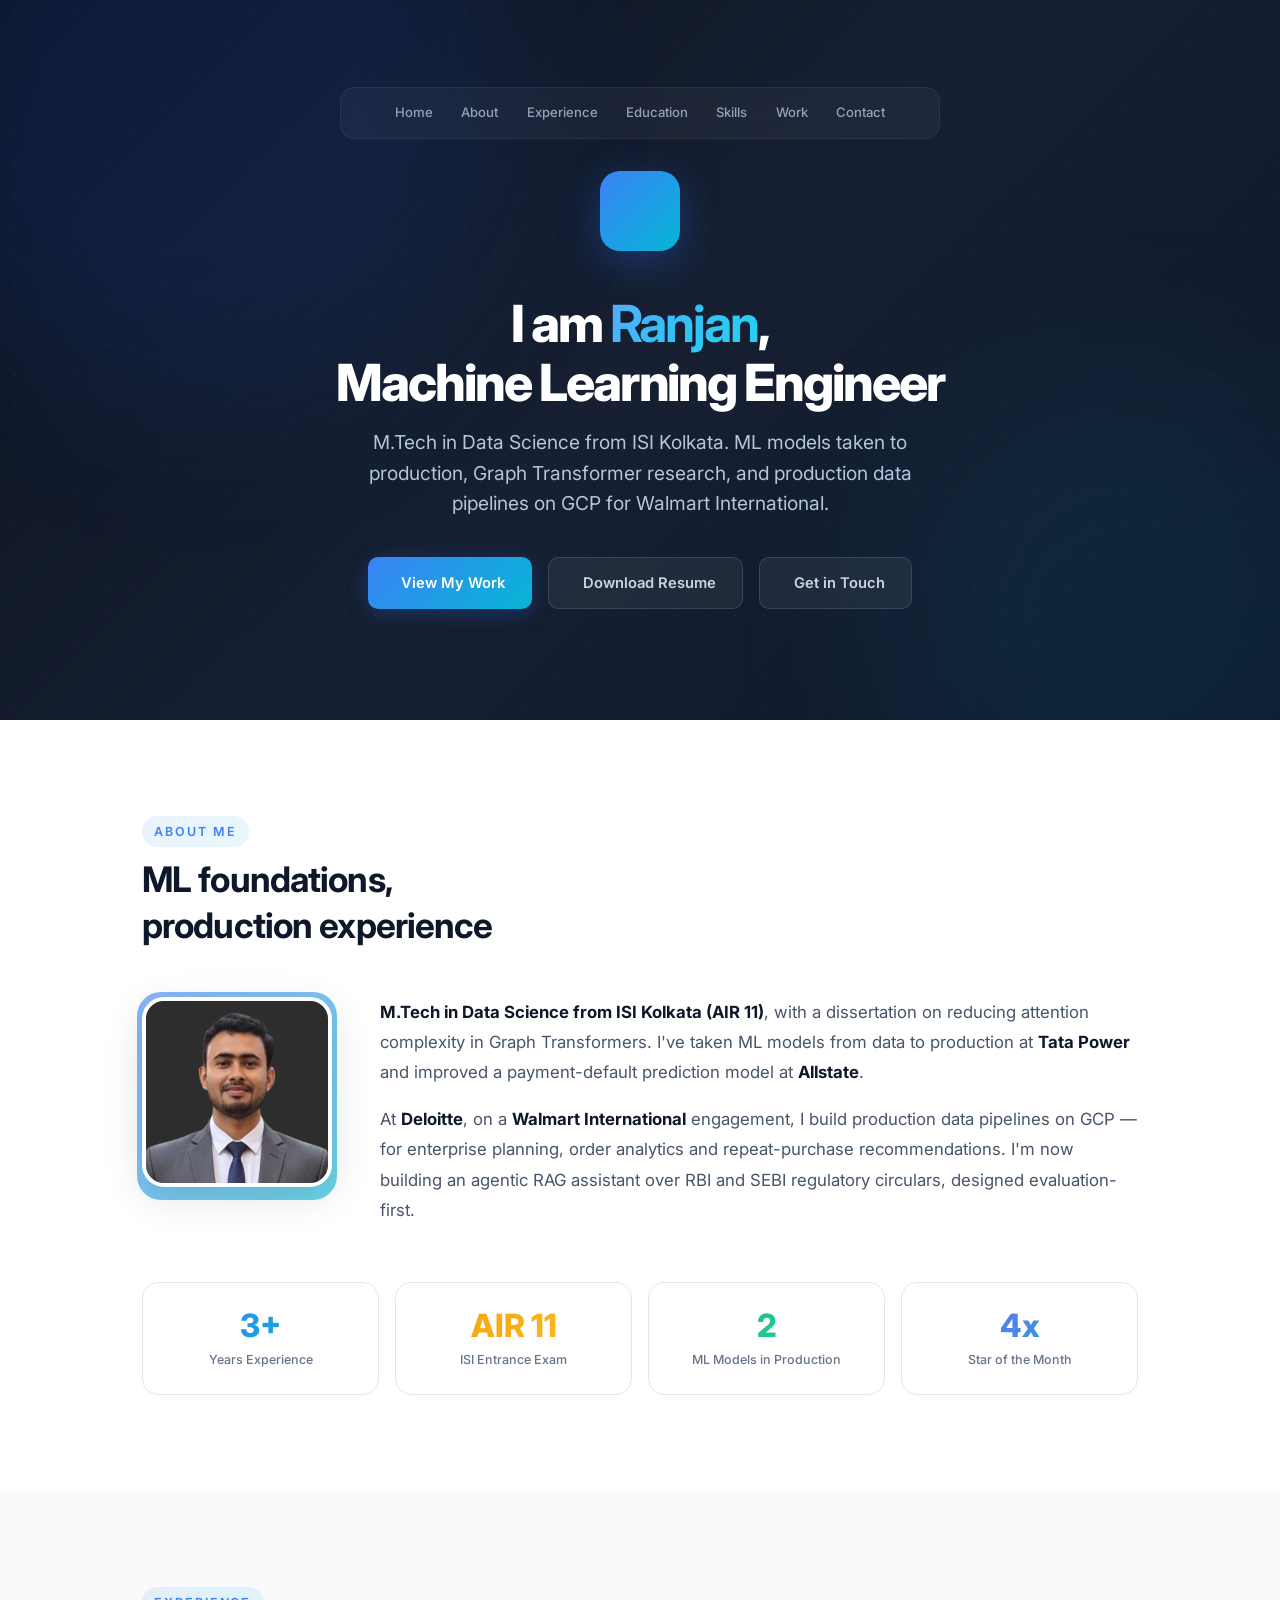
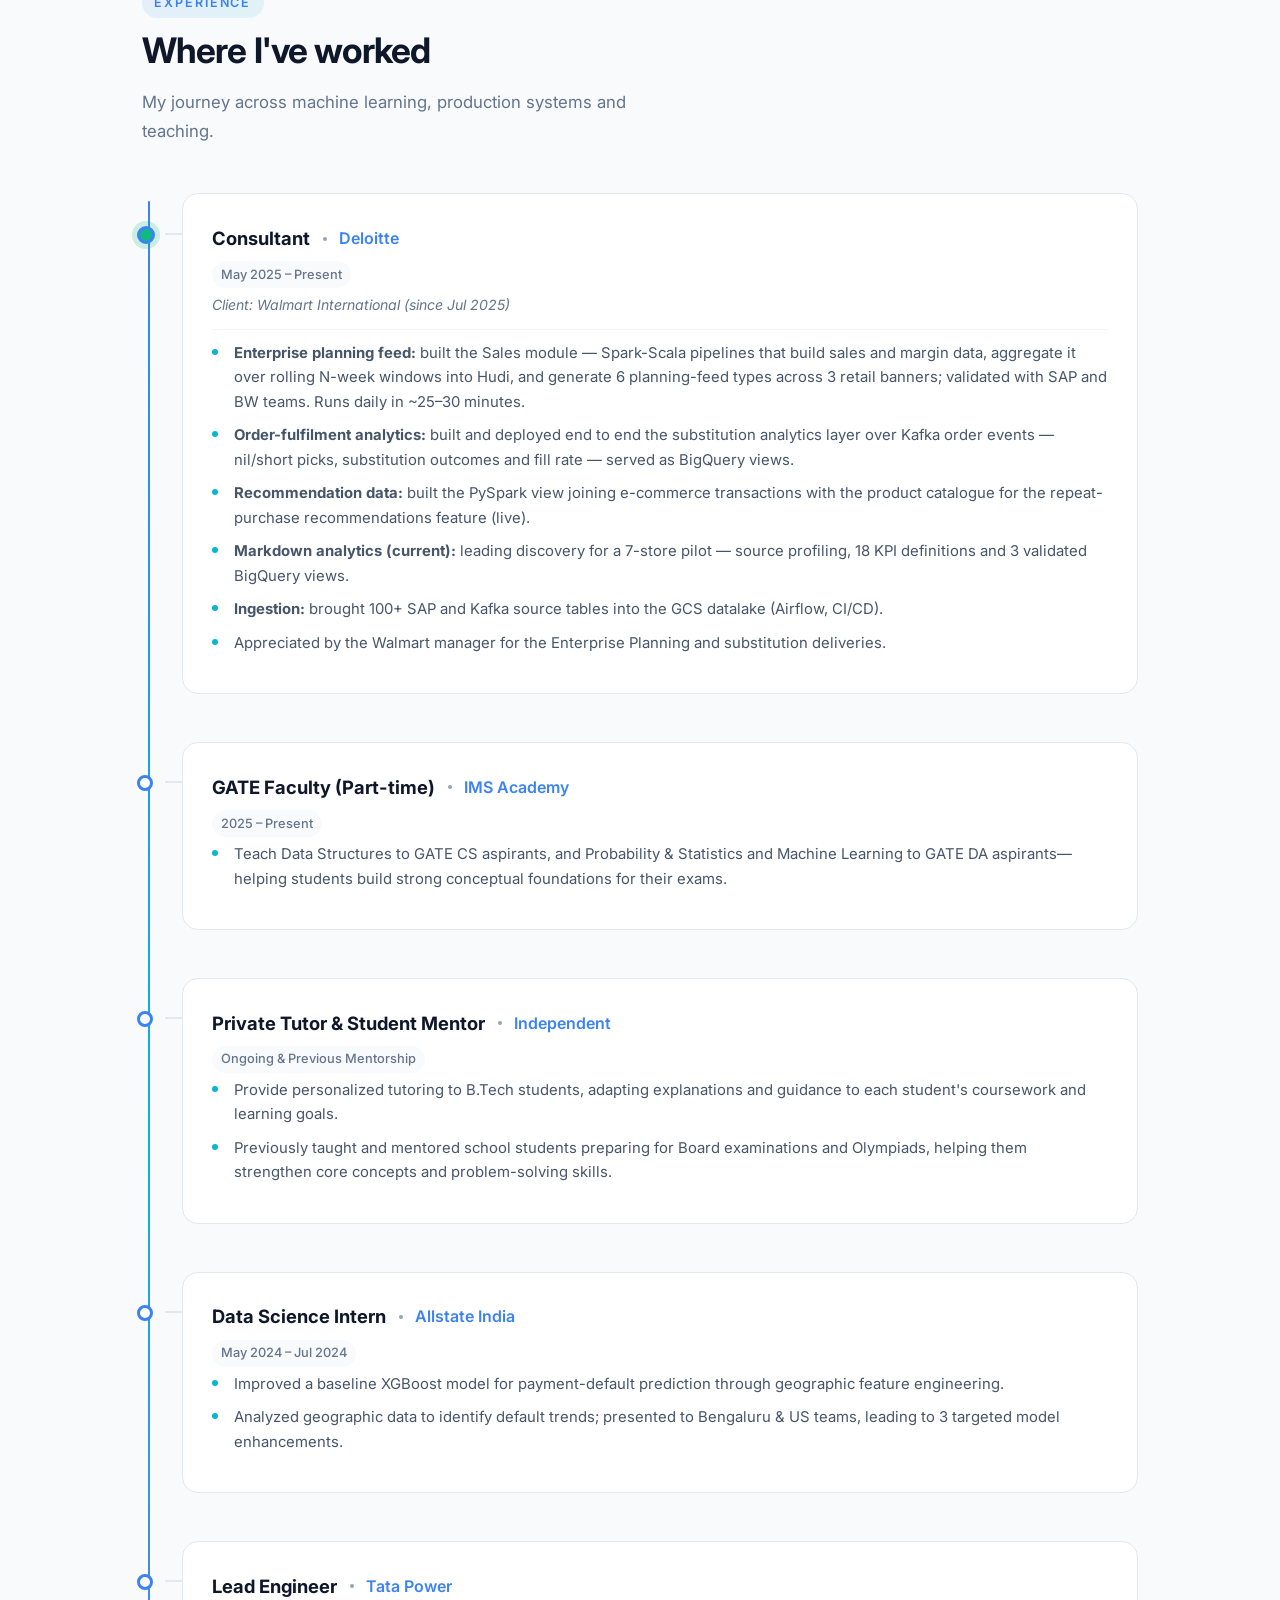
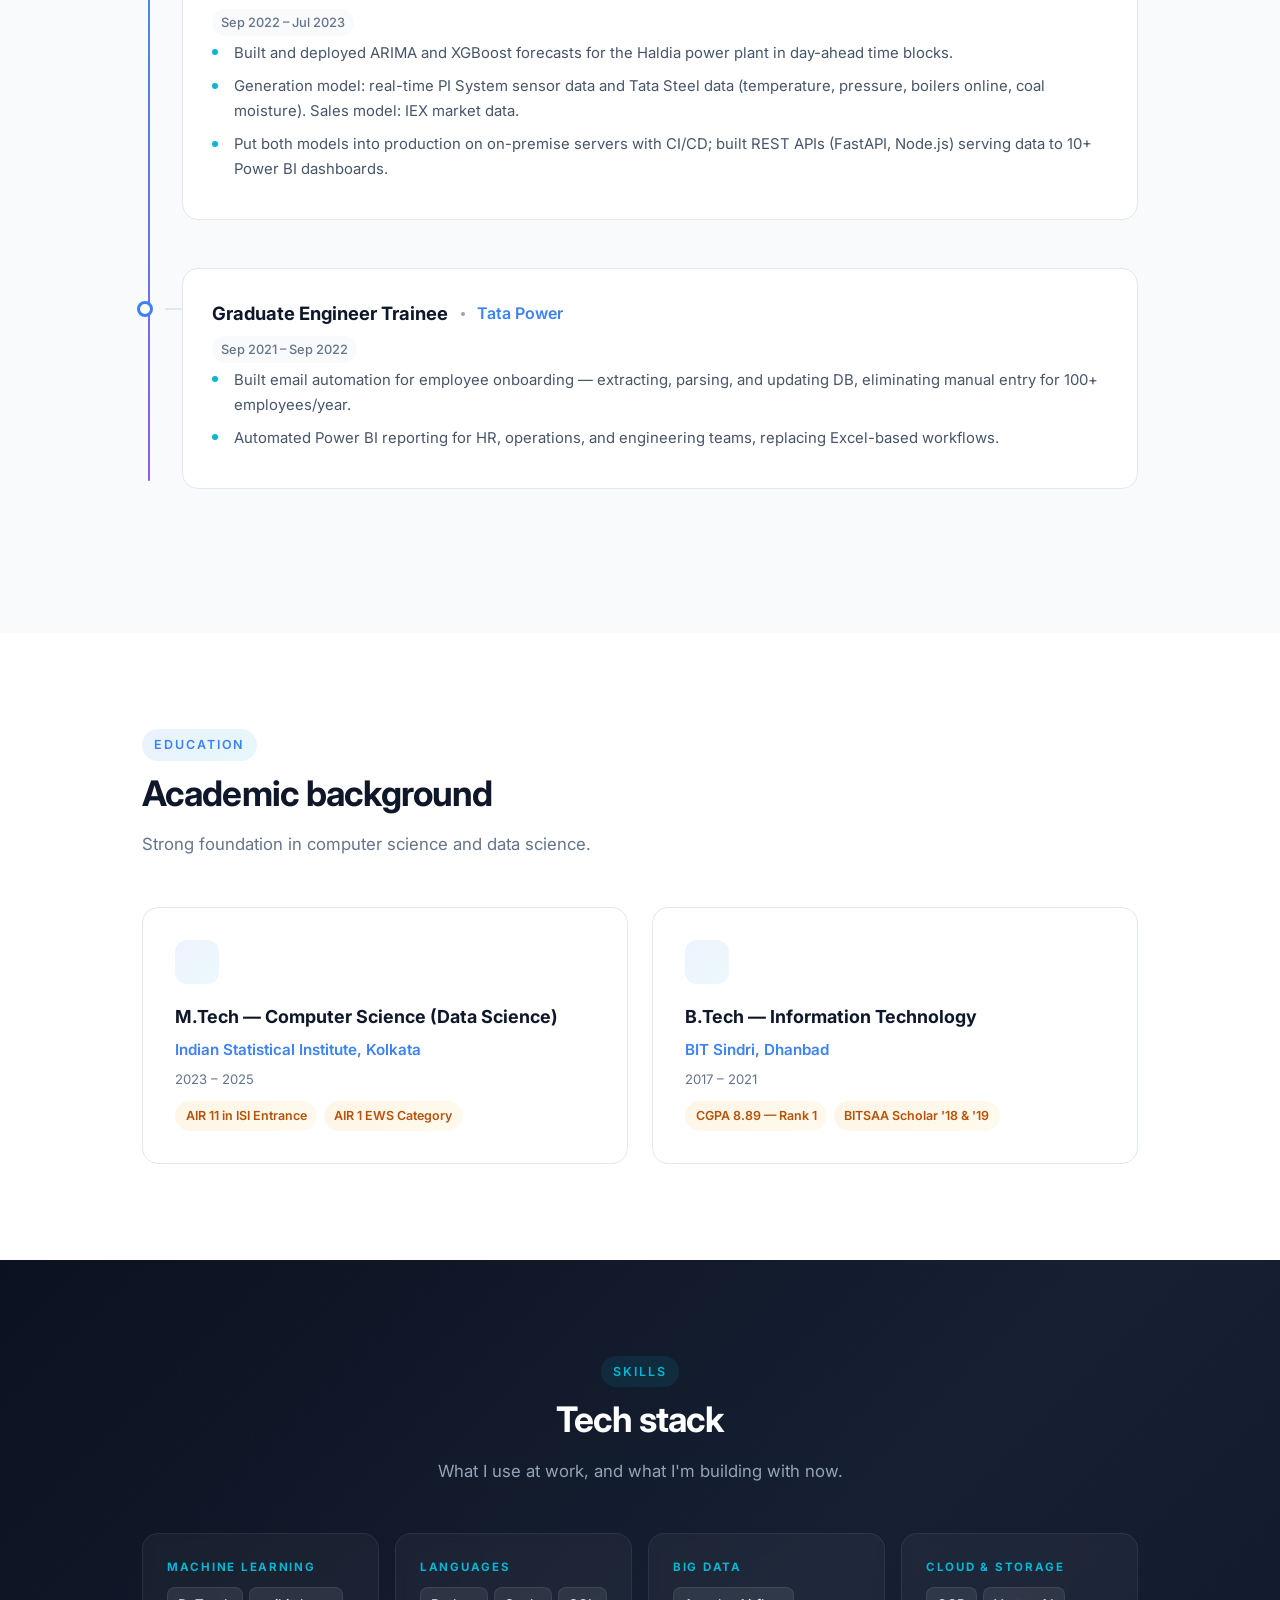
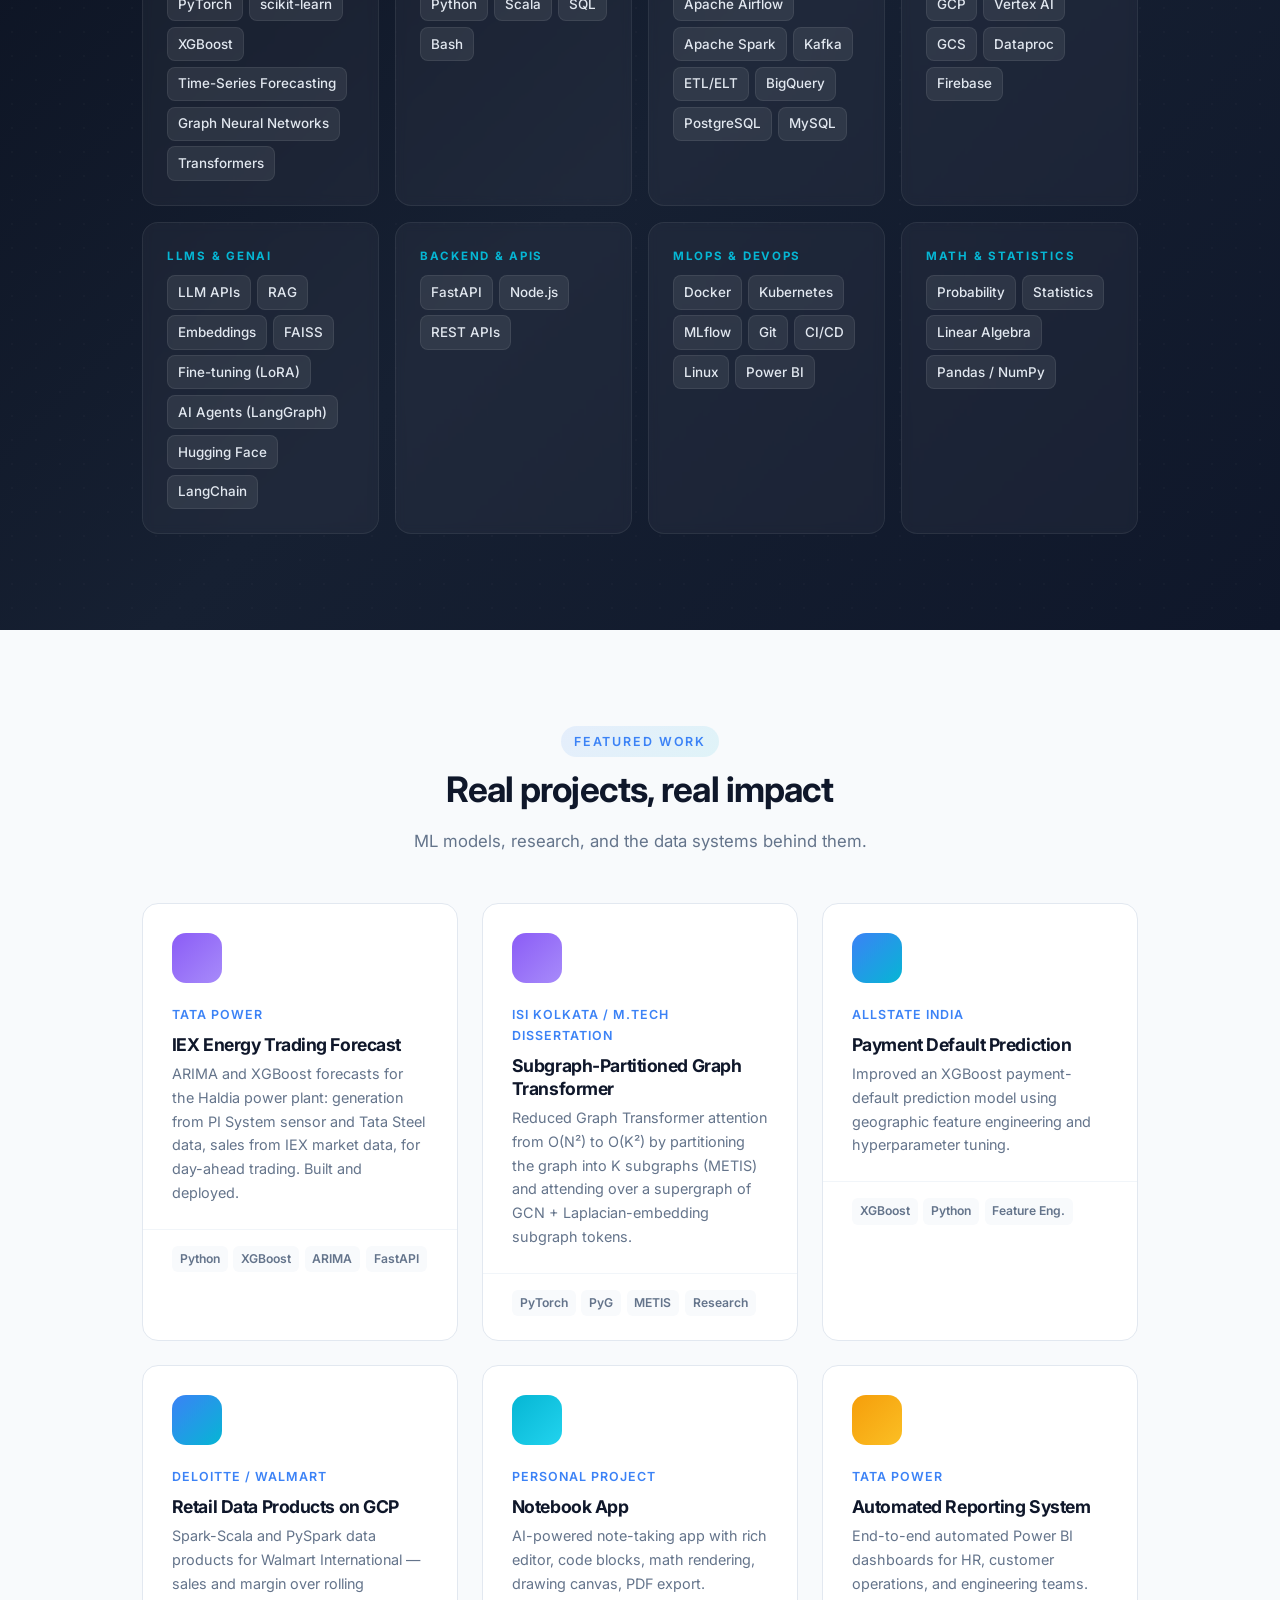
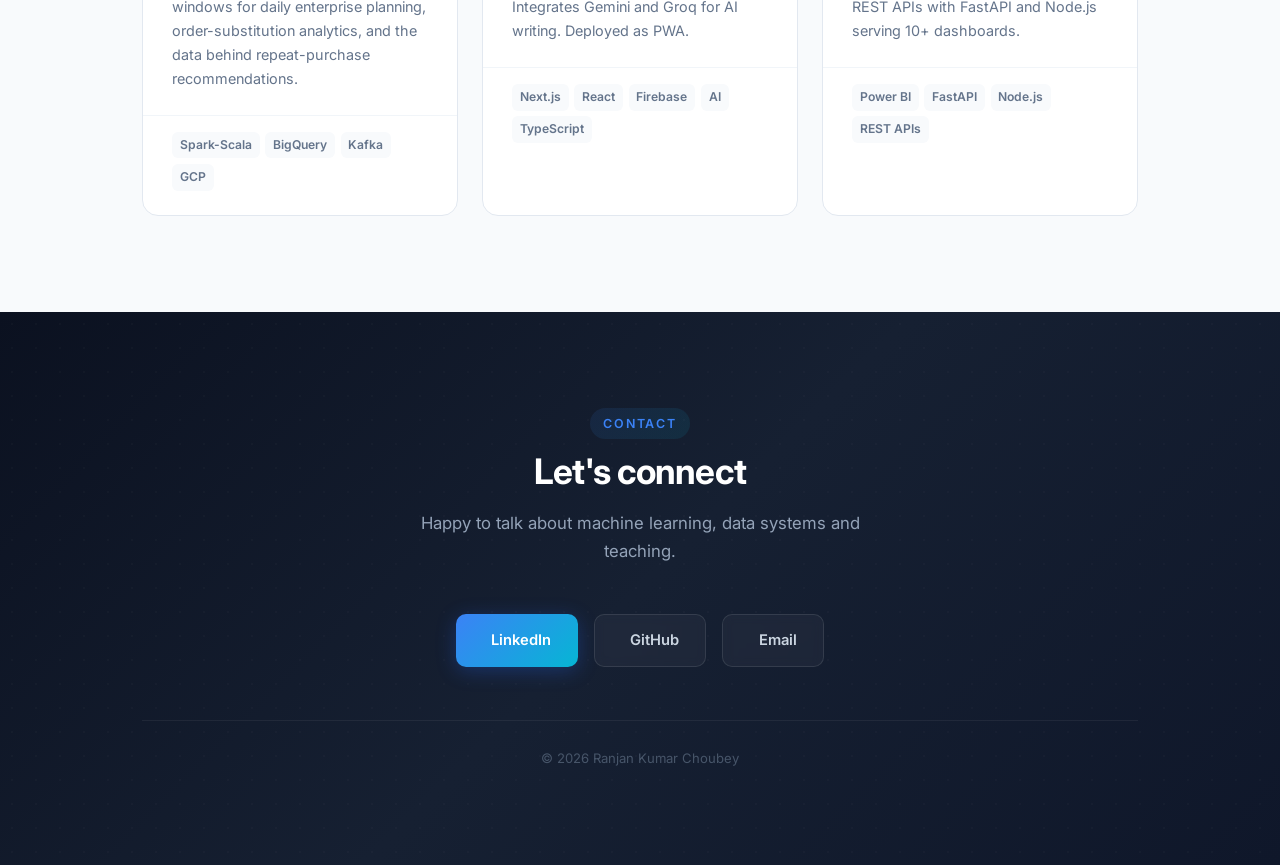
==== commit a668777f: "Use new profile photo Co-authored-by: Copilot <223556219+Copilot@users.noreply.github.com>" ====
--- a/index.html
+++ b/index.html
@@ -3,7 +3,7 @@
 
 <head>
 	<title>Ranjan Kumar Choubey — Machine Learning Engineer</title>
-	<link rel="icon" href="images/photograph.jpg" type="image/x-icon" />
+	<link rel="icon" href="images/profile.png" type="image/png" />
 	<meta charset="utf-8" />
 	<meta name="description" content="Ranjan Kumar Choubey — Machine Learning Engineer. M.Tech Data Science, ISI Kolkata. ML models deployed to production, Graph Transformer research, production data pipelines on GCP, LLMs and RAG." />
 	<meta name="viewport" content="width=device-width, initial-scale=1, user-scalable=no" />
@@ -53,7 +53,7 @@
 
 			<div class="about-content fade-up">
 				<div class="about-photo-wrapper">
-					<img src="images/photograph.jpg" alt="Ranjan Kumar Choubey" class="about-photo" />
+					<img src="images/profile.png" alt="Ranjan Kumar Choubey" class="about-photo" />
 				</div>
 				<div class="about-text">
 					<p>
